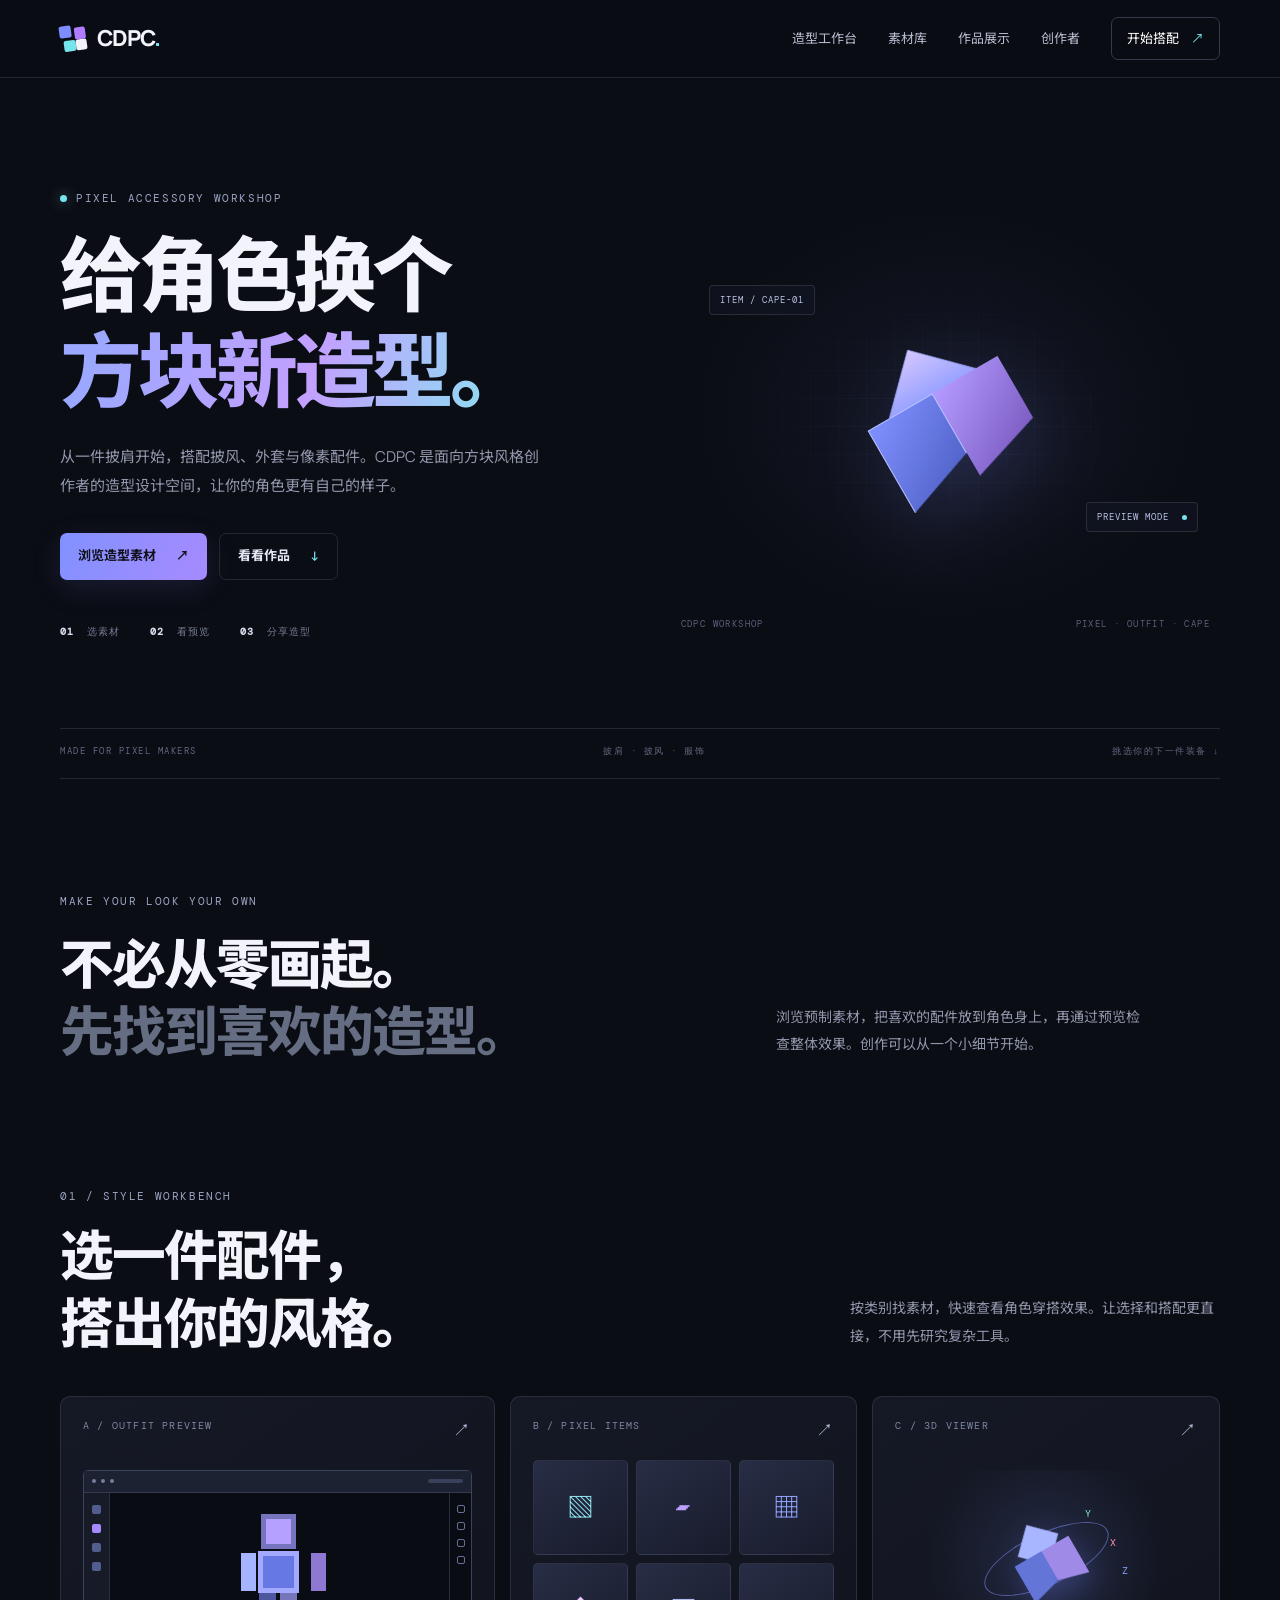
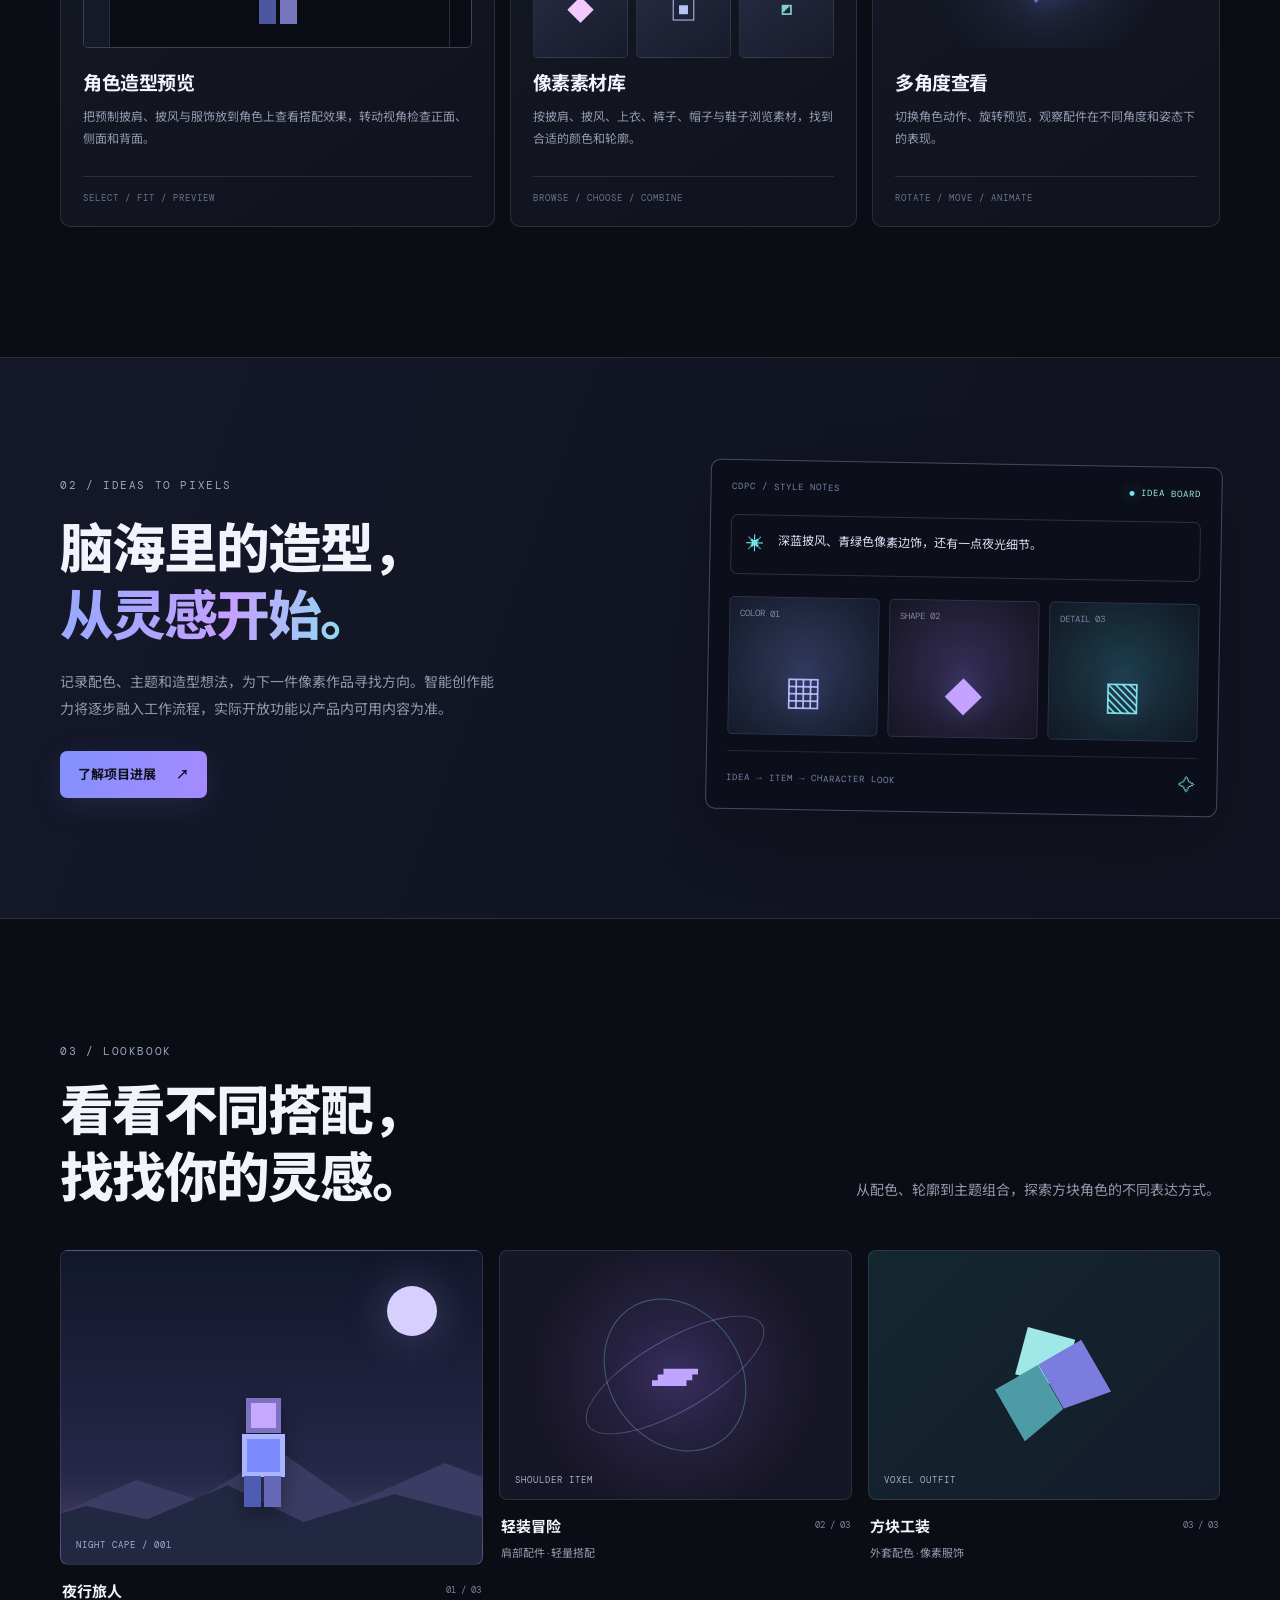
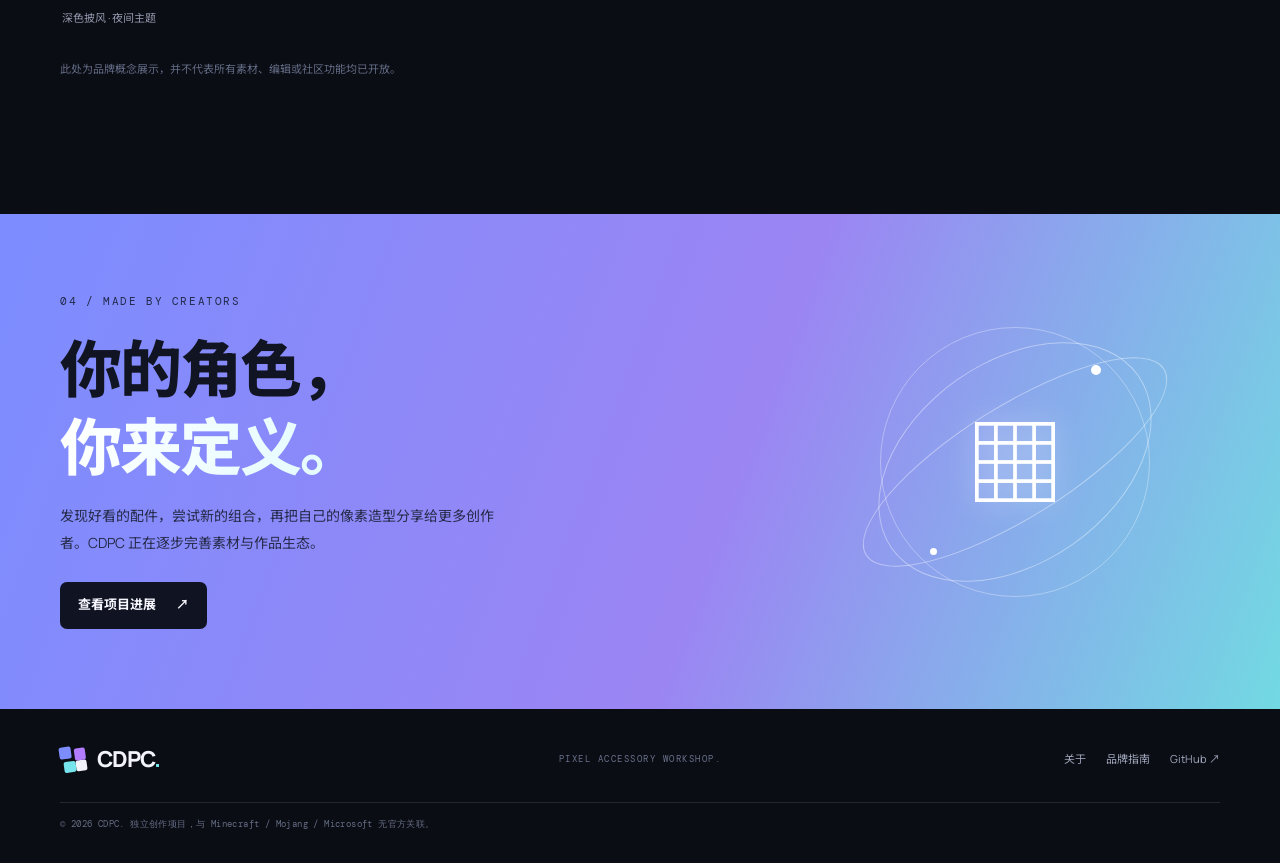
==== index.html @ 1a802f85 "Rewrite homepage copy for pixel accessory design studio" ====
<!doctype html>
<html lang="zh-CN">
<head>
  <meta charset="utf-8">
  <meta name="viewport" content="width=device-width, initial-scale=1">
  <meta name="theme-color" content="#171a22">
  <meta name="description" content="CDPC 披肩像素设计工作室：为 Minecraft 角色搭配披肩、披风与服饰，预览造型、探索像素素材并分享原创设计。">
  <meta property="og:type" content="website">
  <meta property="og:title" content="CDPC — 披肩像素设计工作室">
  <meta property="og:description" content="挑选像素配件，搭配角色造型。预览、创作、分享你的方块世界风格。">
  <meta property="og:image" content="assets/icons/cdpc-mark.svg">
  <title>CDPC — 披肩像素设计工作室</title>
  <link rel="icon" href="assets/icons/favicon.svg" type="image/svg+xml">
  <link rel="stylesheet" href="assets/css/site.css">
  <script src="assets/js/site.js" defer></script>
</head>
<body>
  <a class="skip-link" href="#main">跳到主要内容</a>
  <header class="site-header">
    <a class="brand" href="#top" aria-label="CDPC 首页"><span class="brand-mark" aria-hidden="true"><i></i><i></i><i></i><i></i></span><span>CDPC<span class="brand-dot">.</span></span></a>
    <button class="menu-toggle" type="button" aria-expanded="false" aria-controls="site-nav">菜单 <span>☰</span></button>
    <nav id="site-nav" class="site-nav" aria-label="主导航">
      <a href="#studio">造型工作台</a><a href="#library">素材库</a><a href="#gallery">作品展示</a><a href="#community">创作者</a>
      <a class="nav-cta" href="#studio">开始搭配 <span aria-hidden="true">↗</span></a>
    </nav>
  </header>
  <main id="main">
    <section class="hero section-wrap" id="top">
      <div class="hero-copy">
        <p class="eyebrow"><span class="status-dot"></span> PIXEL ACCESSORY WORKSHOP</p>
        <h1>给角色换个<br><span class="gradient-text">方块新造型。</span></h1>
        <p class="hero-lead">从一件披肩开始，搭配披风、外套与像素配件。CDPC 是面向方块风格创作者的造型设计空间，让你的角色更有自己的样子。</p>
        <div class="hero-actions"><a class="button button-primary" href="#studio">浏览造型素材 <span>↗</span></a><a class="button button-quiet" href="#gallery">看看作品 <span>↓</span></a></div>
        <div class="hero-meta"><span><b>01</b> 选素材</span><span><b>02</b> 看预览</span><span><b>03</b> 分享造型</span></div>
      </div>
      <div class="hero-art" aria-label="方块角色和像素配件的概念展示">
        <div class="voxel-ground"></div><div class="voxel-sun"></div>
        <div class="pixel-core"><span class="core-top"></span><span class="core-front"></span><span class="core-side"></span></div>
        <div class="hero-cape"></div><div class="hero-character"><i class="character-head"></i><i class="character-body"></i><i class="character-arm"></i><i class="character-leg"></i></div>
        <span class="float-tag tag-a">ITEM / CAPE-01</span><span class="float-tag tag-b">PREVIEW MODE <i></i></span>
        <div class="art-caption"><span>CDPC WORKSHOP</span><span>PIXEL · OUTFIT · CAPE</span></div>
      </div>
      <div class="hero-bottom"><span>MADE FOR PIXEL MAKERS</span><span>披肩 · 披风 · 服饰</span><span>挑选你的下一件装备 ↓</span></div>
    </section>
    <section class="intro section-wrap" id="about">
      <p class="eyebrow">MAKE YOUR LOOK YOUR OWN</p>
      <div class="intro-grid"><h2>不必从零画起。<br><span class="muted">先找到喜欢的造型。</span></h2><p>浏览预制素材，把喜欢的配件放到角色身上，再通过预览检查整体效果。创作可以从一个小细节开始。</p></div>
    </section>
    <section class="feature-section section-wrap" id="studio">
      <div class="section-heading"><div><p class="eyebrow">01 / STYLE WORKBENCH</p><h2>选一件配件，<br>搭出你的风格。</h2></div><p>按类别找素材，快速查看角色穿搭效果。让选择和搭配更直接，不用先研究复杂工具。</p></div>
      <div class="feature-grid">
        <article class="feature-card feature-large"><div class="card-top"><span class="card-index">A / OUTFIT PREVIEW</span><span class="card-arrow">↗</span></div><div class="editor-visual"><div class="editor-toolbar"><span></span><span></span><span></span><i></i></div><div class="editor-body"><div class="editor-sidebar"><b></b><b></b><b></b><b></b></div><div class="avatar-preview"><div class="avatar-head"></div><div class="avatar-body"></div><div class="avatar-arm arm-left"></div><div class="avatar-arm arm-right"></div><div class="avatar-leg leg-left"></div><div class="avatar-leg leg-right"></div><div class="avatar-cape"></div></div><div class="editor-controls"><i></i><i></i><i></i><i></i></div></div></div><h3>角色造型预览</h3><p>把预制披肩、披风与服饰放到角色上查看搭配效果，转动视角检查正面、侧面和背面。</p><span class="card-foot">SELECT / FIT / PREVIEW</span></article>
        <article class="feature-card" id="library"><div class="card-top"><span class="card-index">B / PIXEL ITEMS</span><span class="card-arrow">↗</span></div><div class="library-visual"><div class="swatch swatch-one">▧</div><div class="swatch swatch-two">▰</div><div class="swatch swatch-three">▦</div><div class="swatch swatch-four">◆</div><div class="swatch swatch-five">▣</div><div class="swatch swatch-six">◩</div></div><h3>像素素材库</h3><p>按披肩、披风、上衣、裤子、帽子与鞋子浏览素材，找到合适的颜色和轮廓。</p><span class="card-foot">BROWSE / CHOOSE / COMBINE</span></article>
        <article class="feature-card"><div class="card-top"><span class="card-index">C / 3D VIEWER</span><span class="card-arrow">↗</span></div><div class="three-d-visual"><div class="ring"></div><div class="mini-cube"><i></i><b></b><em></em></div><span class="axis axis-x">X</span><span class="axis axis-y">Y</span><span class="axis axis-z">Z</span></div><h3>多角度查看</h3><p>切换角色动作、旋转预览，观察配件在不同角度和姿态下的表现。</p><span class="card-foot">ROTATE / MOVE / ANIMATE</span></article>
      </div>
    </section>
    <section class="ai-section" id="ai"><div class="section-wrap ai-grid"><div><p class="eyebrow">02 / IDEAS TO PIXELS</p><h2>脑海里的造型，<br><span class="gradient-text">从灵感开始。</span></h2><p class="ai-copy">记录配色、主题和造型想法，为下一件像素作品寻找方向。智能创作能力将逐步融入工作流程，实际开放功能以产品内可用内容为准。</p><a class="button button-primary" href="#community">了解项目进展 <span>↗</span></a></div><div class="ai-panel"><div class="ai-panel-head"><span>CDPC / STYLE NOTES</span><span class="live-pill"><i></i> IDEA BOARD</span></div><div class="prompt-line"><span>✳</span><p>深蓝披风、青绿色像素边饰，还有一点夜光细节。</p></div><div class="idea-output"><div class="idea-tile tile-one"><span>COLOR 01</span><b>▦</b></div><div class="idea-tile tile-two"><span>SHAPE 02</span><b>◆</b></div><div class="idea-tile tile-three"><span>DETAIL 03</span><b>▧</b></div></div><div class="ai-panel-foot"><span>IDEA → ITEM → CHARACTER LOOK</span><span>✧</span></div></div></div></section>
    <section class="gallery-section section-wrap" id="gallery"><div class="section-heading"><div><p class="eyebrow">03 / LOOKBOOK</p><h2>看看不同搭配，<br>找找你的灵感。</h2></div><p>从配色、轮廓到主题组合，探索方块角色的不同表达方式。</p></div><div class="gallery-grid"><article class="gallery-card gallery-card-tall"><div class="gallery-art art-night"><span class="moon"></span><div class="mountain mountain-back"></div><div class="mountain mountain-front"></div><div class="gallery-character"><i></i><b></b><em></em></div><span class="art-label">NIGHT CAPE / 001</span></div><div class="gallery-info"><div><h3>夜行旅人</h3><p>深色披风 · 夜间主题</p></div><span>01 / 03</span></div></article><article class="gallery-card"><div class="gallery-art art-orbit"><div class="orbit-object">▰</div><span class="art-label">SHOULDER ITEM</span></div><div class="gallery-info"><div><h3>轻装冒险</h3><p>肩部配件 · 轻量搭配</p></div><span>02 / 03</span></div></article><article class="gallery-card"><div class="gallery-art art-grid"><div class="grid-object"><i></i><b></b><em></em></div><span class="art-label">VOXEL OUTFIT</span></div><div class="gallery-info"><div><h3>方块工装</h3><p>外套配色 · 像素服饰</p></div><span>03 / 03</span></div></article></div><p class="gallery-note">此处为品牌概念展示，并不代表所有素材、编辑或社区功能均已开放。</p></section>
    <section class="community-section" id="community"><div class="section-wrap community-inner"><p class="eyebrow">04 / MADE BY CREATORS</p><h2>你的角色，<br><span class="gradient-text">你来定义。</span></h2><p>发现好看的配件，尝试新的组合，再把自己的像素造型分享给更多创作者。CDPC 正在逐步完善素材与作品生态。</p><a class="button button-light" href="https://github.com/maoyiren/cdpc-brand" target="_blank" rel="noreferrer">查看项目进展 <span>↗</span></a><div class="community-orbit" aria-hidden="true"><span>▦</span><i></i><b></b></div></div></section>
  </main>
  <footer class="site-footer section-wrap"><a class="brand" href="#top"><span class="brand-mark" aria-hidden="true"><i></i><i></i><i></i><i></i></span><span>CDPC<span class="brand-dot">.</span></span></a><p>PIXEL ACCESSORY WORKSHOP.</p><div><a href="#about">关于</a><a href="docs/brand-guidelines.md">品牌指南</a><a href="https://github.com/maoyiren/cdpc-brand" target="_blank" rel="noreferrer">GitHub ↗</a></div><small>© <span id="year">2026</span> CDPC. 独立创作项目，与 Minecraft / Mojang / Microsoft 无官方关联。</small></footer>
</body>
</html>
---- assets/css/site.css ----
@import url('https://fonts.googleapis.com/css2?family=DM+Mono:wght@400;500&family=Manrope:wght@400;500;600;700;800&family=Noto+Sans+SC:wght@400;500;600;700;800&display=swap');
:root{color-scheme:dark;--bg:#0b0d14;--panel:#11141e;--panel-2:#151a28;--text:#f3f4fb;--muted:#9298ad;--line:rgba(211,219,255,.12);--blue:#7d8cff;--violet:#b17cff;--cyan:#75e4ed;--mono:'DM Mono',monospace;--sans:'Manrope','Noto Sans SC',sans-serif}*{box-sizing:border-box}html{scroll-behavior:smooth;scroll-padding-top:90px}body{margin:0;background:var(--bg);color:var(--text);font-family:var(--sans);line-height:1.65;-webkit-font-smoothing:antialiased}a{color:inherit;text-decoration:none}button{font:inherit}.skip-link{position:absolute;top:-60px;left:16px;padding:10px 14px;background:#fff;color:#111;z-index:20}.skip-link:focus{top:12px}.section-wrap{width:min(1160px,calc(100% - 48px));margin-inline:auto}.site-header{height:78px;display:flex;align-items:center;justify-content:space-between;padding:0 max(24px,calc((100vw - 1160px)/2));border-bottom:1px solid var(--line);position:sticky;top:0;z-index:10;background:rgba(11,13,20,.86);backdrop-filter:blur(18px)}.brand{display:inline-flex;align-items:center;gap:11px;font-size:22px;font-weight:800;letter-spacing:-1px}.brand-dot{color:var(--cyan)}.brand-mark{width:26px;height:26px;display:grid;grid-template-columns:repeat(2,1fr);gap:3px;transform:rotate(-8deg)}.brand-mark i{background:var(--blue);display:block;border-radius:2px}.brand-mark i:nth-child(2){background:var(--violet);transform:translateY(3px)}.brand-mark i:nth-child(3){background:var(--cyan);transform:translateX(3px)}.brand-mark i:nth-child(4){background:#f3f4fb}.site-nav{display:flex;align-items:center;gap:31px;font-size:13px;color:#b9bfd2}.site-nav>a:not(.nav-cta):hover,.site-footer a:hover{color:#fff}.nav-cta{border:1px solid #34394b;padding:10px 15px;border-radius:7px;color:#fff}.nav-cta span{margin-left:9px;color:var(--cyan)}.menu-toggle{display:none}.hero{min-height:660px;display:grid;grid-template-columns:1fr .9fr;align-items:center;position:relative;padding-top:54px;padding-bottom:80px}.hero-copy{position:relative;z-index:2}.eyebrow{font:11px var(--mono);letter-spacing:1.6px;color:#9ba5c4;margin:0 0 22px;display:flex;align-items:center;gap:9px}.status-dot,.live-pill i{width:7px;height:7px;background:var(--cyan);border-radius:50%;box-shadow:0 0 13px #75e4ed88}.hero h1{font-size:clamp(48px,6.4vw,82px);line-height:1.17;letter-spacing:-4px;margin:0 0 23px;font-weight:800}.gradient-text{background:linear-gradient(105deg,#9ba8ff 8%,#c3a0ff 54%,#83e9ef);-webkit-background-clip:text;background-clip:text;color:transparent}.hero-lead{max-width:480px;color:var(--muted);font-size:15px;line-height:1.95}.hero-actions{display:flex;gap:12px;flex-wrap:wrap;margin-top:32px}.button{min-height:47px;display:inline-flex;align-items:center;justify-content:center;gap:20px;padding:0 18px;border-radius:7px;font-size:13px;font-weight:700;transition:transform .2s,background .2s}.button:hover{transform:translateY(-2px)}.button-primary{background:linear-gradient(115deg,#8291ff,#a68aff);color:#10111b;box-shadow:0 8px 30px #7989ff22}.button-quiet{border:1px solid var(--line);color:#e4e7f5}.button-quiet span{color:var(--cyan)}.hero-meta{display:flex;gap:30px;margin-top:45px;color:#737b94;font:10px var(--mono);letter-spacing:1px}.hero-meta b{color:#d7dbed;margin-right:6px}.hero-art{height:450px;position:relative;display:grid;place-items:center;overflow:hidden;background:radial-gradient(ellipse at center,#20264166 0%,transparent 66%)}.hero-art:before{content:"";position:absolute;inset:15% 5%;background-image:linear-gradient(#c5d0ff0b 1px,transparent 1px),linear-gradient(90deg,#c5d0ff0b 1px,transparent 1px);background-size:28px 28px;mask-image:radial-gradient(ellipse,#000,transparent 70%)}.orbit{position:absolute;border:1px solid #9daaff24;border-radius:50%;width:360px;height:150px;transform:rotate(-32deg)}.orbit-two{width:300px;height:250px;transform:rotate(58deg);border-color:#85e6f022}.pixel-core{width:150px;height:150px;position:relative;transform:rotate(-30deg) skew(0deg,0deg);filter:drop-shadow(0 25px 35px #7d8cff2c)}.pixel-core span{position:absolute;display:block}.core-top{width:100px;height:100px;left:25px;top:0;background:linear-gradient(135deg,#d4c7ff,#8998ff 65%,#6b7bf0);transform:rotate(45deg) scale(.71);border:1px solid #dfe2ff99}.core-front{width:75px;height:95px;left:0;top:50px;background:linear-gradient(145deg,#7f8fff,#4a5dc0);clip-path:polygon(0 0,100% 0,100% 72%,0 100%);border:1px solid #bac3ff}.core-side{width:75px;height:95px;right:0;top:50px;background:linear-gradient(145deg,#b49bff,#7353b9);clip-path:polygon(0 0,100% -10%,100% 75%,0 100%)}.float-tag{position:absolute;font:9px var(--mono);letter-spacing:1px;padding:8px 10px;border:1px solid #ffffff1c;background:#111522c9;color:#b9c3e3;border-radius:4px}.tag-a{top:21%;left:7%}.tag-b{right:4%;bottom:24%}.tag-b i{display:inline-block;width:5px;height:5px;background:var(--cyan);border-radius:50%;margin-left:7px}.spark{position:absolute;color:var(--cyan);font-size:24px}.spark-a{top:22%;right:18%}.spark-b{left:17%;bottom:25%;color:#bba5ff}.art-caption{position:absolute;bottom:10px;left:10px;right:10px;display:flex;justify-content:space-between;color:#59617b;font:9px var(--mono);letter-spacing:1.4px}.hero-bottom{position:absolute;bottom:20px;left:0;right:0;border-top:1px solid var(--line);padding-top:16px;display:flex;justify-content:space-between;color:#616982;font:9px var(--mono);letter-spacing:1.5px}.intro{padding-top:115px;padding-bottom:125px;border-top:1px solid var(--line)}.intro-grid{display:grid;grid-template-columns:1.2fr .8fr;gap:50px;align-items:end}.intro h2,.section-heading h2,.ai-grid h2,.community-inner h2{font-size:clamp(34px,4.2vw,54px);line-height:1.25;letter-spacing:-2px;margin:0;font-weight:800}.muted{color:#656d83}.intro-grid>p,.section-heading>p{max-width:370px;color:var(--muted);font-size:14px;line-height:1.95;margin:0 0 7px}.feature-section{padding-bottom:130px}.section-heading{display:flex;align-items:end;justify-content:space-between;gap:40px;margin-bottom:40px}.section-heading .eyebrow{margin-bottom:18px}.feature-grid{display:grid;grid-template-columns:1.25fr 1fr 1fr;gap:15px}.feature-card{min-height:420px;padding:22px;background:linear-gradient(145deg,#151925,#10131d);border:1px solid var(--line);border-radius:10px;overflow:hidden;display:flex;flex-direction:column}.card-top{display:flex;justify-content:space-between;color:#7e87a3;font:10px var(--mono);letter-spacing:1.2px}.card-arrow{font-size:17px;color:#b7c0df}.feature-card h3{font-size:19px;letter-spacing:-.5px;margin:20px 0 7px}.feature-card>p{font-size:12px;color:var(--muted);line-height:1.85;margin:0 0 25px}.card-foot{margin-top:auto;padding-top:15px;border-top:1px solid var(--line);color:#69728e;font:9px var(--mono);letter-spacing:1px}.editor-visual{margin-top:28px;height:178px;border:1px solid #3b425c;border-radius:5px;background:#0a0c13;overflow:hidden}.editor-toolbar{height:22px;background:#1c2231;border-bottom:1px solid #34394d;display:flex;align-items:center;gap:5px;padding:0 8px}.editor-toolbar span{width:4px;height:4px;border-radius:50%;background:#747d9b}.editor-toolbar i{margin-left:auto;width:35px;height:4px;background:#39415a;border-radius:4px}.editor-body{height:156px;display:flex;position:relative}.editor-sidebar{width:26px;background:#171b28;border-right:1px solid #282f43;display:flex;flex-direction:column;gap:10px;padding:12px 8px}.editor-sidebar b{width:9px;height:9px;background:#515d8c;border-radius:2px}.editor-sidebar b:nth-child(2){background:#a38bff}.avatar-preview{position:relative;width:100px;height:125px;margin:auto;image-rendering:pixelated}.avatar-head{position:absolute;top:6px;left:32px;width:35px;height:35px;background:#b6a0ff;border:5px solid #7774bf}.avatar-body{position:absolute;top:43px;left:29px;width:41px;height:42px;background:#6578e4;border:5px solid #a2a9ff}.avatar-arm{position:absolute;top:45px;width:15px;height:38px;background:#a6b3ff}.arm-left{left:12px}.arm-right{right:3px;background:#8e78d2}.avatar-leg{position:absolute;top:85px;width:17px;height:31px;background:#4c579f}.leg-left{left:30px}.leg-right{left:51px;background:#7775bb}.editor-controls{width:22px;border-left:1px solid #282f43;display:flex;flex-direction:column;gap:9px;padding:12px 7px}.editor-controls i{width:8px;height:8px;border:1px solid #647098;border-radius:2px}.library-visual{height:178px;margin-top:28px;display:grid;grid-template-columns:repeat(3,1fr);gap:8px;align-content:center}.swatch{aspect-ratio:1;display:grid;place-items:center;font-size:27px;border:1px solid #ffffff12;border-radius:5px;background:linear-gradient(145deg,#272d45,#181b2b)}.swatch-one{color:#8fe5ef}.swatch-two{color:#bca0ff}.swatch-three{color:#94a5ff}.swatch-four{color:#f2c8ff}.swatch-five{color:#b7c5f6}.swatch-six{color:#84cfcf}.three-d-visual{height:178px;margin-top:28px;position:relative;display:grid;place-items:center;overflow:hidden;background:radial-gradient(circle,#232943,transparent 68%)}.ring{width:135px;height:52px;border:1px solid #8595ff88;border-radius:50%;transform:rotate(-25deg);position:absolute}.mini-cube{position:relative;width:62px;height:62px;transform:rotate(-30deg);filter:drop-shadow(0 12px 15px #6f83ff44)}.mini-cube i,.mini-cube b,.mini-cube em{position:absolute;display:block}.mini-cube i{width:44px;height:44px;left:9px;top:-7px;background:#a8b5ff;transform:rotate(45deg) scale(.75)}.mini-cube b{width:31px;height:42px;left:0;top:22px;background:#6375d6;clip-path:polygon(0 0,100% 0,100% 80%,0 100%)}.mini-cube em{width:31px;height:42px;right:0;top:22px;background:#a08ae7;clip-path:polygon(0 0,100% 0,100% 100%,0 80%)}.axis{position:absolute;font:10px var(--mono)}.axis-x{color:#ff8eab;right:27%;top:37%}.axis-y{color:#85edc4;right:35%;top:21%}.axis-z{color:#88a5ff;right:23%;top:53%}.ai-section{padding:105px 0;background:linear-gradient(110deg,#14182a,#111420 70%);border-block:1px solid var(--line);overflow:hidden}.ai-grid{display:grid;grid-template-columns:1fr .9fr;gap:80px;align-items:center}.ai-grid h2{margin-bottom:20px}.ai-copy{max-width:440px;color:var(--muted);font-size:14px;line-height:1.95;margin:0 0 28px}.ai-panel{border:1px solid #424967;border-radius:10px;padding:20px;background:#0c0f19;box-shadow:0 25px 70px #0003;transform:rotate(1deg)}.ai-panel-head,.ai-panel-foot{display:flex;justify-content:space-between;align-items:center;color:#7783a7;font:9px var(--mono);letter-spacing:1px}.live-pill{display:flex;align-items:center;gap:7px;color:#a1e9e4}.live-pill i{width:5px;height:5px}.prompt-line{display:flex;gap:14px;align-items:flex-start;border:1px solid #2a3045;border-radius:7px;padding:14px;margin:22px 0}.prompt-line>span{font-size:18px;color:var(--cyan)}.prompt-line p{margin:0;font-size:12px;line-height:1.8;color:#d8dcf1}.idea-output{display:grid;grid-template-columns:repeat(3,1fr);gap:10px}.idea-tile{aspect-ratio:1.08;border:1px solid #2d3450;border-radius:5px;display:flex;flex-direction:column;justify-content:space-between;padding:10px;background:radial-gradient(circle at 50% 50%,#30395a,#151a2a)}.idea-tile span{font:9px var(--mono);color:#7b86a9}.idea-tile b{font-size:38px;text-align:center;color:#b1baff;text-shadow:0 0 25px #8291ff44}.tile-two{background:radial-gradient(circle,#342d55,#171522)}.tile-two b{color:#c4a2ff}.tile-three{background:radial-gradient(circle,#1d3d4c,#111923)}.tile-three b{color:#7be0e5}.ai-panel-foot{border-top:1px solid var(--line);padding-top:15px;margin-top:16px}.ai-panel-foot span:last-child{color:var(--cyan);font-size:17px}.gallery-section{padding-top:125px;padding-bottom:125px}.gallery-grid{display:grid;grid-template-columns:1.2fr 1fr 1fr;gap:16px}.gallery-card{min-width:0}.gallery-art{height:250px;position:relative;overflow:hidden;border:1px solid var(--line);border-radius:8px;background:#151a2a}.gallery-card-tall .gallery-art{height:315px}.art-label{position:absolute;left:15px;bottom:13px;color:#a6afcd;font:9px var(--mono);letter-spacing:1px}.art-night{background:linear-gradient(#11172b,#252747 70%,#4b456d)}.moon{position:absolute;width:50px;height:50px;border-radius:50%;background:#d7d0ff;top:35px;right:45px;box-shadow:0 0 45px #c5b8ff44}.mountain{position:absolute;bottom:0;width:120%;height:130px;clip-path:polygon(0 60%,15% 35%,27% 50%,43% 12%,58% 53%,76% 22%,100% 57%,100% 100%,0 100%)}.mountain-back{background:#3b3b64}.mountain-front{height:90px;background:#222842;transform:translateX(-10%)}.gallery-character{position:absolute;bottom:56px;left:48%;width:56px;height:110px;transform:translateX(-50%);filter:drop-shadow(0 8px 10px #0005)}.gallery-character i{position:absolute;top:0;left:11px;width:35px;height:35px;background:#c6a9ff;border:5px solid #7d72c2}.gallery-character b{position:absolute;top:36px;left:7px;width:43px;height:43px;background:#7c8cff;border:5px solid #abb5ff}.gallery-character em{position:absolute;top:78px;left:9px;width:17px;height:31px;background:#4f5cb3;box-shadow:20px 0 #6669b7}.art-orbit{display:grid;place-items:center;background:radial-gradient(circle at 50% 50%,#322a54,#171626 65%)}.orbit-object{font-size:92px;color:#c1a4ff;text-shadow:0 0 55px #9b7aff77;animation:float 5s ease-in-out infinite}.art-orbit:before,.art-orbit:after{content:"";position:absolute;width:200px;height:70px;border:1px solid #bca1ff55;border-radius:50%;transform:rotate(-30deg)}.art-orbit:after{transform:rotate(55deg);width:160px;height:130px;border-color:#78e2e555}.art-grid{display:grid;place-items:center;background:linear-gradient(135deg,#13272f,#151b2b)}.grid-object{width:100px;height:100px;position:relative;transform:rotate(-30deg)}.grid-object i{position:absolute;left:25px;top:0;width:70px;height:70px;background:#a0e7e8;transform:rotate(45deg) scale(.7)}.grid-object b{position:absolute;left:0;top:38px;width:50px;height:60px;background:#4c9ba7;clip-path:polygon(0 0,100% 0,100% 85%,0 100%)}.grid-object em{position:absolute;right:0;top:38px;width:50px;height:60px;background:#7a7ddd;clip-path:polygon(0 0,100% 0,100% 100%,0 85%)}.gallery-info{display:flex;justify-content:space-between;gap:10px;align-items:flex-start;padding:15px 2px}.gallery-info h3{font-size:15px;margin:0 0 4px}.gallery-info p{font-size:11px;color:var(--muted);margin:0}.gallery-info>span{font:9px var(--mono);color:#7b849e;padding-top:4px}.gallery-note{font-size:11px;color:#626b84;margin-top:18px}.community-section{position:relative;overflow:hidden;background:linear-gradient(110deg,#7c8dff,#9b85f3 57%,#72d9e2);color:#111422}.community-inner{min-height:390px;padding-top:80px;padding-bottom:80px;position:relative}.community-inner .eyebrow{color:#20294a}.community-inner h2{font-size:clamp(38px,5vw,62px);position:relative;z-index:1}.community-inner .gradient-text{background:linear-gradient(100deg,#fff,#e0fbff);-webkit-background-clip:text;background-clip:text}.community-inner>p:not(.eyebrow){max-width:450px;color:#262b4a;font-size:14px;line-height:1.9;margin:18px 0 25px;position:relative;z-index:1}.button-light{background:#101321;color:#f7f7ff;position:relative;z-index:1}.community-orbit{position:absolute;right:6%;top:50%;width:270px;height:270px;transform:translateY(-50%);border:1px solid #ffffff55;border-radius:50%;display:grid;place-items:center}.community-orbit:before,.community-orbit:after{content:"";position:absolute;width:350px;height:110px;border:1px solid #ffffff66;border-radius:50%;transform:rotate(-32deg)}.community-orbit:after{transform:rotate(55deg);width:200px;height:300px}.community-orbit span{font-size:100px;color:#fff;z-index:1;text-shadow:0 0 30px #fff7}.community-orbit i,.community-orbit b{position:absolute;width:10px;height:10px;background:#fff;border-radius:50%;top:14%;right:18%}.community-orbit b{top:auto;right:auto;bottom:15%;left:18%;width:7px;height:7px}.site-footer{min-height:155px;display:grid;grid-template-columns:1fr 1fr 1fr;align-items:center;gap:15px;padding-top:28px;padding-bottom:28px}.site-footer>p{font:9px var(--mono);letter-spacing:1.5px;color:#69728b;text-align:center}.site-footer>div{display:flex;justify-content:flex-end;gap:20px;font-size:11px;color:#a1a8bd}.site-footer small{grid-column:1/-1;border-top:1px solid var(--line);padding-top:15px;color:#646d84;font:9px var(--mono);letter-spacing:.4px}@keyframes float{0%,100%{transform:translateY(0) rotate(0)}50%{transform:translateY(-8px) rotate(8deg)}}@media(min-width:1200px){.hero{min-height:700px}}@media(max-width:850px){.site-nav{gap:17px}.hero{grid-template-columns:1fr .8fr;min-height:600px}.hero-art{height:380px}.feature-grid{grid-template-columns:1fr 1fr}.feature-large{grid-column:1/-1}.feature-large .editor-visual{height:210px}.feature-large .editor-body{height:188px}.ai-grid{gap:35px}.community-orbit{right:-80px;opacity:.6}.gallery-card-tall .gallery-art{height:280px}.gallery-art{height:220px}}@media(max-width:620px){.section-wrap{width:calc(100% - 36px)}.site-header{height:68px;padding:0 18px}.menu-toggle{display:flex;align-items:center;gap:9px;background:none;border:1px solid var(--line);color:#e6e8f5;padding:8px 11px;border-radius:5px;font-size:12px}.menu-toggle span{font-size:16px}.site-nav{display:none;position:absolute;top:67px;left:0;right:0;padding:18px;background:#0e111b;border-bottom:1px solid var(--line);flex-direction:column;align-items:stretch;gap:0}.site-nav.is-open{display:flex}.site-nav a{padding:13px 8px}.nav-cta{margin-top:8px;text-align:center}.hero{display:flex;flex-direction:column;align-items:stretch;padding-top:65px;padding-bottom:70px;min-height:0}.hero h1{font-size:clamp(45px,12vw,68px);letter-spacing:-2.8px}.hero-lead{font-size:14px}.hero-art{height:310px;margin-top:18px}.pixel-core{transform:scale(.8) rotate(-30deg)}.orbit{width:280px;height:120px}.orbit-two{width:230px;height:200px}.tag-a{left:1%;top:18%}.tag-b{right:0;bottom:19%}.hero-bottom{bottom:0;font-size:7px;letter-spacing:.7px}.hero-meta{margin-top:28px}.intro{padding-top:85px;padding-bottom:85px}.intro-grid{grid-template-columns:1fr;gap:20px}.intro h2,.section-heading h2,.ai-grid h2{font-size:38px}.intro-grid>p{font-size:13px}.feature-section{padding-bottom:85px}.section-heading{display:block;margin-bottom:27px}.section-heading>p{margin-top:17px}.feature-grid{grid-template-columns:1fr;gap:12px}.feature-card{min-height:390px}.feature-large{grid-column:auto}.editor-visual,.library-visual,.three-d-visual{height:170px}.ai-section{padding:75px 0}.ai-grid{grid-template-columns:1fr;gap:42px}.ai-copy{font-size:13px}.ai-panel{padding:15px}.gallery-section{padding-top:85px;padding-bottom:85px}.gallery-grid{grid-template-columns:1fr;gap:22px}.gallery-card-tall .gallery-art,.gallery-art{height:260px}.gallery-card-tall .gallery-art{height:300px}.gallery-note{line-height:1.8}.community-inner{padding-top:68px;padding-bottom:70px;min-height:420px}.community-inner h2{font-size:39px;letter-spacing:-1.5px}.community-inner>p:not(.eyebrow){max-width:340px;font-size:13px}.community-orbit{width:170px;height:170px;right:-70px;top:25%;opacity:.3}.community-orbit:before{width:230px;height:70px}.community-orbit:after{width:120px;height:200px}.community-orbit span{font-size:65px}.site-footer{grid-template-columns:1fr auto;padding-top:25px;gap:15px}.site-footer>p{display:none}.site-footer>div{gap:13px;font-size:10px}.site-footer small{font-size:8px}}@media(prefers-reduced-motion:reduce){*,*::before,*::after{scroll-behavior:auto!important;animation:none!important;transition:none!important}}
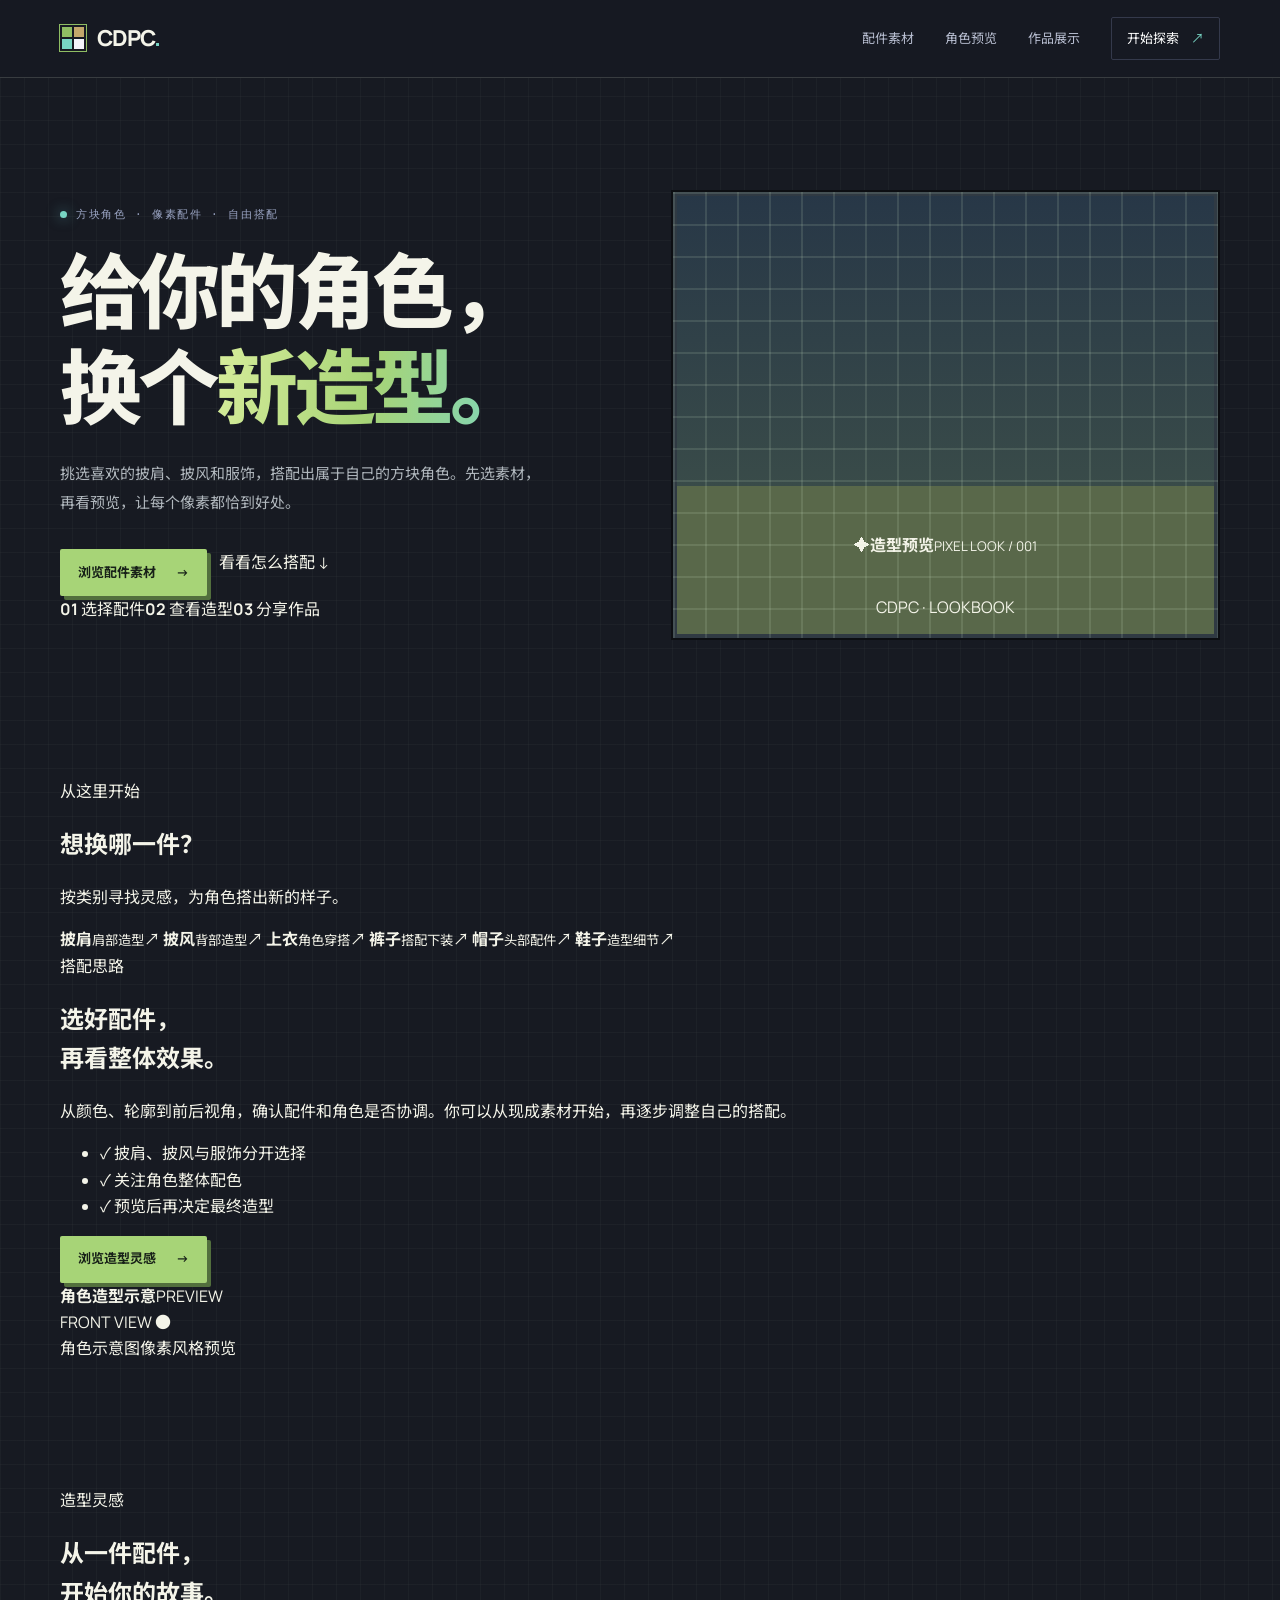
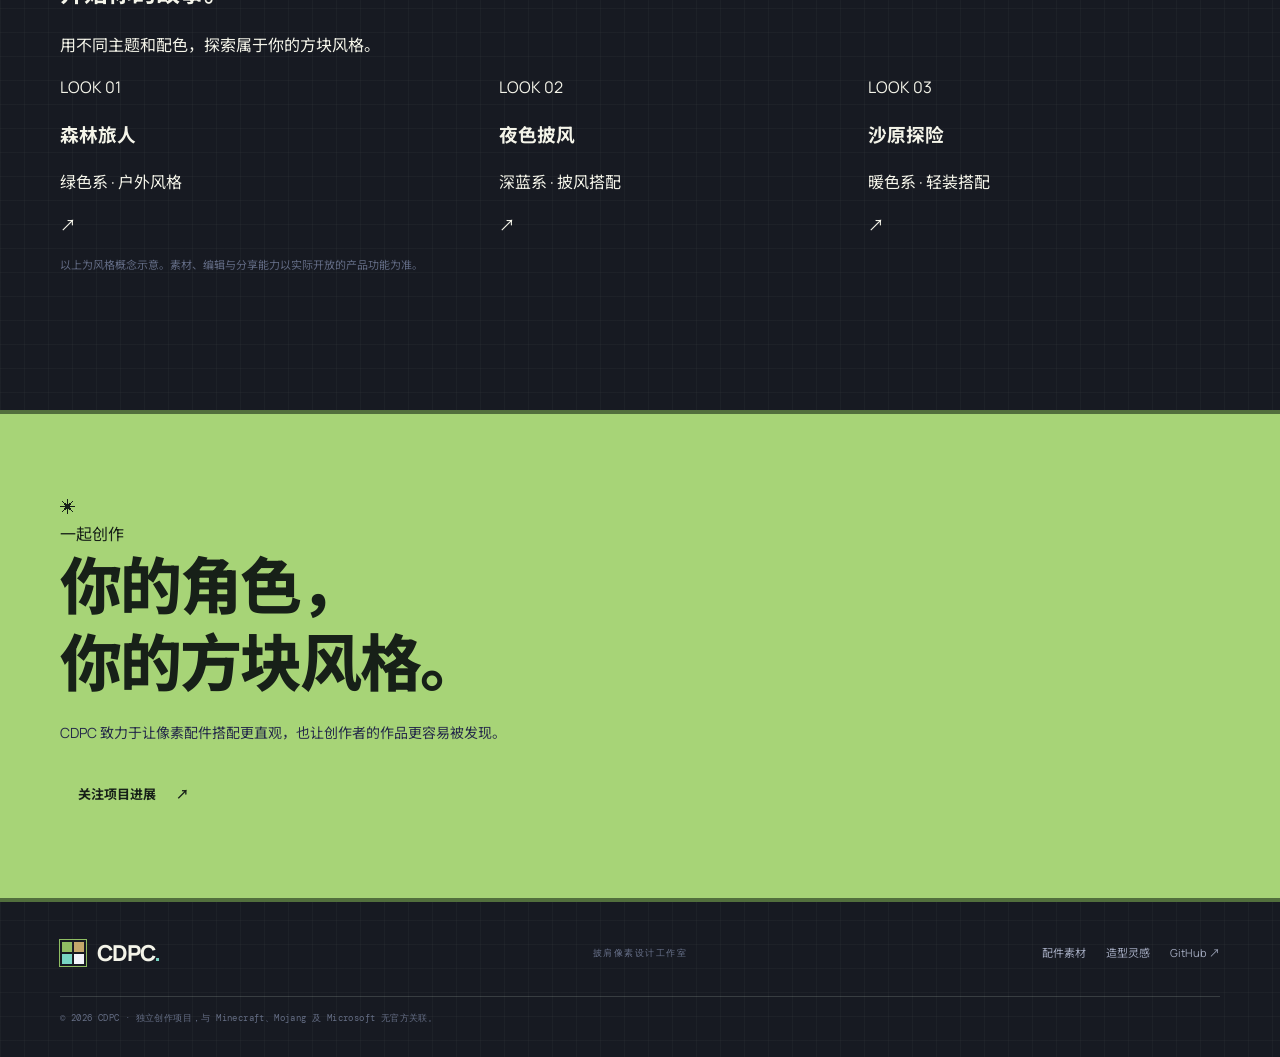
==== commit c2d94733: "Simplify homepage copy and establish clear product hierarchy" ====
--- a/index.html
+++ b/index.html
@@ -1,63 +1,53 @@
 <!doctype html>
 <html lang="zh-CN">
 <head>
-  <meta charset="utf-8">
-  <meta name="viewport" content="width=device-width, initial-scale=1">
-  <meta name="theme-color" content="#171a22">
-  <meta name="description" content="CDPC 披肩像素设计工作室：为 Minecraft 角色搭配披肩、披风与服饰，预览造型、探索像素素材并分享原创设计。">
-  <meta property="og:type" content="website">
-  <meta property="og:title" content="CDPC — 披肩像素设计工作室">
-  <meta property="og:description" content="挑选像素配件，搭配角色造型。预览、创作、分享你的方块世界风格。">
-  <meta property="og:image" content="assets/icons/cdpc-mark.svg">
-  <title>CDPC — 披肩像素设计工作室</title>
-  <link rel="icon" href="assets/icons/favicon.svg" type="image/svg+xml">
-  <link rel="stylesheet" href="assets/css/site.css">
-  <script src="assets/js/site.js" defer></script>
+<meta charset="utf-8"><meta name="viewport" content="width=device-width,initial-scale=1">
+<meta name="theme-color" content="#202820">
+<meta name="description" content="CDPC 披肩像素设计工作室：为方块角色挑选披肩、披风和服饰，搭配造型并查看预览。">
+<meta property="og:type" content="website"><meta property="og:title" content="CDPC｜披肩像素设计工作室"><meta property="og:description" content="挑选配件，搭配角色，创造自己的方块风格。"><meta property="og:image" content="assets/icons/cdpc-mark.svg">
+<title>CDPC｜披肩像素设计工作室</title><link rel="icon" href="assets/icons/favicon.svg" type="image/svg+xml"><link rel="stylesheet" href="assets/css/site.css"><script src="assets/js/site.js" defer></script>
 </head>
 <body>
-  <a class="skip-link" href="#main">跳到主要内容</a>
-  <header class="site-header">
-    <a class="brand" href="#top" aria-label="CDPC 首页"><span class="brand-mark" aria-hidden="true"><i></i><i></i><i></i><i></i></span><span>CDPC<span class="brand-dot">.</span></span></a>
-    <button class="menu-toggle" type="button" aria-expanded="false" aria-controls="site-nav">菜单 <span>☰</span></button>
-    <nav id="site-nav" class="site-nav" aria-label="主导航">
-      <a href="#studio">造型工作台</a><a href="#library">素材库</a><a href="#gallery">作品展示</a><a href="#community">创作者</a>
-      <a class="nav-cta" href="#studio">开始搭配 <span aria-hidden="true">↗</span></a>
-    </nav>
-  </header>
-  <main id="main">
-    <section class="hero section-wrap" id="top">
-      <div class="hero-copy">
-        <p class="eyebrow"><span class="status-dot"></span> PIXEL ACCESSORY WORKSHOP</p>
-        <h1>给角色换个<br><span class="gradient-text">方块新造型。</span></h1>
-        <p class="hero-lead">从一件披肩开始，搭配披风、外套与像素配件。CDPC 是面向方块风格创作者的造型设计空间，让你的角色更有自己的样子。</p>
-        <div class="hero-actions"><a class="button button-primary" href="#studio">浏览造型素材 <span>↗</span></a><a class="button button-quiet" href="#gallery">看看作品 <span>↓</span></a></div>
-        <div class="hero-meta"><span><b>01</b> 选素材</span><span><b>02</b> 看预览</span><span><b>03</b> 分享造型</span></div>
-      </div>
-      <div class="hero-art" aria-label="方块角色和像素配件的概念展示">
-        <div class="voxel-ground"></div><div class="voxel-sun"></div>
-        <div class="pixel-core"><span class="core-top"></span><span class="core-front"></span><span class="core-side"></span></div>
-        <div class="hero-cape"></div><div class="hero-character"><i class="character-head"></i><i class="character-body"></i><i class="character-arm"></i><i class="character-leg"></i></div>
-        <span class="float-tag tag-a">ITEM / CAPE-01</span><span class="float-tag tag-b">PREVIEW MODE <i></i></span>
-        <div class="art-caption"><span>CDPC WORKSHOP</span><span>PIXEL · OUTFIT · CAPE</span></div>
-      </div>
-      <div class="hero-bottom"><span>MADE FOR PIXEL MAKERS</span><span>披肩 · 披风 · 服饰</span><span>挑选你的下一件装备 ↓</span></div>
-    </section>
-    <section class="intro section-wrap" id="about">
-      <p class="eyebrow">MAKE YOUR LOOK YOUR OWN</p>
-      <div class="intro-grid"><h2>不必从零画起。<br><span class="muted">先找到喜欢的造型。</span></h2><p>浏览预制素材，把喜欢的配件放到角色身上，再通过预览检查整体效果。创作可以从一个小细节开始。</p></div>
-    </section>
-    <section class="feature-section section-wrap" id="studio">
-      <div class="section-heading"><div><p class="eyebrow">01 / STYLE WORKBENCH</p><h2>选一件配件，<br>搭出你的风格。</h2></div><p>按类别找素材，快速查看角色穿搭效果。让选择和搭配更直接，不用先研究复杂工具。</p></div>
-      <div class="feature-grid">
-        <article class="feature-card feature-large"><div class="card-top"><span class="card-index">A / OUTFIT PREVIEW</span><span class="card-arrow">↗</span></div><div class="editor-visual"><div class="editor-toolbar"><span></span><span></span><span></span><i></i></div><div class="editor-body"><div class="editor-sidebar"><b></b><b></b><b></b><b></b></div><div class="avatar-preview"><div class="avatar-head"></div><div class="avatar-body"></div><div class="avatar-arm arm-left"></div><div class="avatar-arm arm-right"></div><div class="avatar-leg leg-left"></div><div class="avatar-leg leg-right"></div><div class="avatar-cape"></div></div><div class="editor-controls"><i></i><i></i><i></i><i></i></div></div></div><h3>角色造型预览</h3><p>把预制披肩、披风与服饰放到角色上查看搭配效果，转动视角检查正面、侧面和背面。</p><span class="card-foot">SELECT / FIT / PREVIEW</span></article>
-        <article class="feature-card" id="library"><div class="card-top"><span class="card-index">B / PIXEL ITEMS</span><span class="card-arrow">↗</span></div><div class="library-visual"><div class="swatch swatch-one">▧</div><div class="swatch swatch-two">▰</div><div class="swatch swatch-three">▦</div><div class="swatch swatch-four">◆</div><div class="swatch swatch-five">▣</div><div class="swatch swatch-six">◩</div></div><h3>像素素材库</h3><p>按披肩、披风、上衣、裤子、帽子与鞋子浏览素材，找到合适的颜色和轮廓。</p><span class="card-foot">BROWSE / CHOOSE / COMBINE</span></article>
-        <article class="feature-card"><div class="card-top"><span class="card-index">C / 3D VIEWER</span><span class="card-arrow">↗</span></div><div class="three-d-visual"><div class="ring"></div><div class="mini-cube"><i></i><b></b><em></em></div><span class="axis axis-x">X</span><span class="axis axis-y">Y</span><span class="axis axis-z">Z</span></div><h3>多角度查看</h3><p>切换角色动作、旋转预览，观察配件在不同角度和姿态下的表现。</p><span class="card-foot">ROTATE / MOVE / ANIMATE</span></article>
-      </div>
-    </section>
-    <section class="ai-section" id="ai"><div class="section-wrap ai-grid"><div><p class="eyebrow">02 / IDEAS TO PIXELS</p><h2>脑海里的造型，<br><span class="gradient-text">从灵感开始。</span></h2><p class="ai-copy">记录配色、主题和造型想法，为下一件像素作品寻找方向。智能创作能力将逐步融入工作流程，实际开放功能以产品内可用内容为准。</p><a class="button button-primary" href="#community">了解项目进展 <span>↗</span></a></div><div class="ai-panel"><div class="ai-panel-head"><span>CDPC / STYLE NOTES</span><span class="live-pill"><i></i> IDEA BOARD</span></div><div class="prompt-line"><span>✳</span><p>深蓝披风、青绿色像素边饰，还有一点夜光细节。</p></div><div class="idea-output"><div class="idea-tile tile-one"><span>COLOR 01</span><b>▦</b></div><div class="idea-tile tile-two"><span>SHAPE 02</span><b>◆</b></div><div class="idea-tile tile-three"><span>DETAIL 03</span><b>▧</b></div></div><div class="ai-panel-foot"><span>IDEA → ITEM → CHARACTER LOOK</span><span>✧</span></div></div></div></section>
-    <section class="gallery-section section-wrap" id="gallery"><div class="section-heading"><div><p class="eyebrow">03 / LOOKBOOK</p><h2>看看不同搭配，<br>找找你的灵感。</h2></div><p>从配色、轮廓到主题组合，探索方块角色的不同表达方式。</p></div><div class="gallery-grid"><article class="gallery-card gallery-card-tall"><div class="gallery-art art-night"><span class="moon"></span><div class="mountain mountain-back"></div><div class="mountain mountain-front"></div><div class="gallery-character"><i></i><b></b><em></em></div><span class="art-label">NIGHT CAPE / 001</span></div><div class="gallery-info"><div><h3>夜行旅人</h3><p>深色披风 · 夜间主题</p></div><span>01 / 03</span></div></article><article class="gallery-card"><div class="gallery-art art-orbit"><div class="orbit-object">▰</div><span class="art-label">SHOULDER ITEM</span></div><div class="gallery-info"><div><h3>轻装冒险</h3><p>肩部配件 · 轻量搭配</p></div><span>02 / 03</span></div></article><article class="gallery-card"><div class="gallery-art art-grid"><div class="grid-object"><i></i><b></b><em></em></div><span class="art-label">VOXEL OUTFIT</span></div><div class="gallery-info"><div><h3>方块工装</h3><p>外套配色 · 像素服饰</p></div><span>03 / 03</span></div></article></div><p class="gallery-note">此处为品牌概念展示，并不代表所有素材、编辑或社区功能均已开放。</p></section>
-    <section class="community-section" id="community"><div class="section-wrap community-inner"><p class="eyebrow">04 / MADE BY CREATORS</p><h2>你的角色，<br><span class="gradient-text">你来定义。</span></h2><p>发现好看的配件，尝试新的组合，再把自己的像素造型分享给更多创作者。CDPC 正在逐步完善素材与作品生态。</p><a class="button button-light" href="https://github.com/maoyiren/cdpc-brand" target="_blank" rel="noreferrer">查看项目进展 <span>↗</span></a><div class="community-orbit" aria-hidden="true"><span>▦</span><i></i><b></b></div></div></section>
-  </main>
-  <footer class="site-footer section-wrap"><a class="brand" href="#top"><span class="brand-mark" aria-hidden="true"><i></i><i></i><i></i><i></i></span><span>CDPC<span class="brand-dot">.</span></span></a><p>PIXEL ACCESSORY WORKSHOP.</p><div><a href="#about">关于</a><a href="docs/brand-guidelines.md">品牌指南</a><a href="https://github.com/maoyiren/cdpc-brand" target="_blank" rel="noreferrer">GitHub ↗</a></div><small>© <span id="year">2026</span> CDPC. 独立创作项目，与 Minecraft / Mojang / Microsoft 无官方关联。</small></footer>
-</body>
-</html>+<a class="skip-link" href="#main">跳到主要内容</a>
+<header class="site-header">
+<a class="brand" href="#top" aria-label="CDPC 首页"><span class="brand-mark" aria-hidden="true"><i></i><i></i><i></i><i></i></span><span>CDPC<span class="brand-dot">.</span></span></a>
+<button class="menu-toggle" type="button" aria-expanded="false" aria-controls="site-nav">菜单 <span>☰</span></button>
+<nav id="site-nav" class="site-nav" aria-label="主导航"><a href="#items">配件素材</a><a href="#preview">角色预览</a><a href="#gallery">作品展示</a><a class="nav-cta" href="#items">开始探索 <span>↗</span></a></nav>
+</header>
+<main id="main">
+<section class="hero section-wrap" id="top">
+<div class="hero-copy">
+<p class="eyebrow"><span class="status-dot"></span> 方块角色 · 像素配件 · 自由搭配</p>
+<h1>给你的角色，<br>换个<span class="gradient-text">新造型。</span></h1>
+<p class="hero-lead">挑选喜欢的披肩、披风和服饰，搭配出属于自己的方块角色。先选素材，再看预览，让每个像素都恰到好处。</p>
+<div class="hero-actions"><a class="button button-primary" href="#items">浏览配件素材 <span>→</span></a><a class="text-link" href="#preview">看看怎么搭配 ↓</a></div>
+<div class="hero-points"><span><b>01</b> 选择配件</span><span><b>02</b> 查看造型</span><span><b>03</b> 分享作品</span></div>
+</div>
+<div class="hero-art" aria-label="方块角色披着红色披风的像素风概念图">
+<div class="sky-sun"></div><div class="cloud cloud-one"></div><div class="cloud cloud-two"></div><div class="far-hill"></div><div class="ground"></div><div class="grass grass-one"></div><div class="grass grass-two"></div>
+<div class="cape"></div><div class="character"><i class="head"></i><i class="torso"></i><i class="arm arm-a"></i><i class="arm arm-b"></i><i class="leg leg-a"></i><i class="leg leg-b"></i></div>
+<div class="art-stamp"><span class="stamp-square">✦</span><span><b>造型预览</b><small>PIXEL LOOK / 001</small></span></div>
+<div class="art-index">CDPC · LOOKBOOK</div>
+</div>
+</section>
+<section class="category-strip section-wrap" id="items"><div class="section-label"><span class="pixel-bullet"></span> 从这里开始</div><h2>想换哪一件？</h2><p class="section-desc">按类别寻找灵感，为角色搭出新的样子。</p>
+<div class="category-grid">
+<a class="category-card" href="#preview"><span class="category-icon icon-shoulder"><i></i></span><b>披肩</b><small>肩部造型</small><span class="category-arrow">↗</span></a>
+<a class="category-card" href="#preview"><span class="category-icon icon-cape"><i></i></span><b>披风</b><small>背部造型</small><span class="category-arrow">↗</span></a>
+<a class="category-card" href="#preview"><span class="category-icon icon-shirt"><i></i></span><b>上衣</b><small>角色穿搭</small><span class="category-arrow">↗</span></a>
+<a class="category-card" href="#preview"><span class="category-icon icon-pants"><i></i></span><b>裤子</b><small>搭配下装</small><span class="category-arrow">↗</span></a>
+<a class="category-card" href="#preview"><span class="category-icon icon-hat"><i></i></span><b>帽子</b><small>头部配件</small><span class="category-arrow">↗</span></a>
+<a class="category-card" href="#preview"><span class="category-icon icon-shoes"><i></i></span><b>鞋子</b><small>造型细节</small><span class="category-arrow">↗</span></a>
+</div></section>
+<section class="preview-section" id="preview"><div class="section-wrap preview-layout"><div class="preview-copy"><div class="section-label"><span class="pixel-bullet"></span> 搭配思路</div><h2>选好配件，<br>再看整体效果。</h2><p>从颜色、轮廓到前后视角，确认配件和角色是否协调。你可以从现成素材开始，再逐步调整自己的搭配。</p><ul class="check-list"><li><span>✓</span> 披肩、披风与服饰分开选择</li><li><span>✓</span> 关注角色整体配色</li><li><span>✓</span> 预览后再决定最终造型</li></ul><a class="button button-primary" href="#gallery">浏览造型灵感 <span>→</span></a></div>
+<div class="preview-window"><div class="window-bar"><span class="window-lights"><i></i><i></i><i></i></span><b>角色造型示意</b><span class="window-tag">PREVIEW</span></div><div class="preview-scene"><div class="scene-grid"></div><div class="scene-platform"></div><div class="preview-cape"></div><div class="preview-avatar"><i class="p-head"></i><i class="p-body"></i><i class="p-arm p-arm-a"></i><i class="p-arm p-arm-b"></i><i class="p-leg p-leg-a"></i><i class="p-leg p-leg-b"></i></div><div class="view-label">FRONT VIEW <span>●</span></div></div><div class="window-footer"><span><i></i> 角色示意图</span><span>像素风格预览</span></div></div></div></section>
+<section class="gallery-section section-wrap" id="gallery"><div class="gallery-heading"><div><div class="section-label"><span class="pixel-bullet"></span> 造型灵感</div><h2>从一件配件，<br>开始你的故事。</h2></div><p>用不同主题和配色，探索属于你的方块风格。</p></div>
+<div class="gallery-grid">
+<article class="look-card"><div class="look-art look-forest"><span class="look-sun"></span><div class="look-tree tree-a"></div><div class="look-tree tree-b"></div><div class="look-person"><i></i><b></b><em></em></div><span class="look-number">LOOK 01</span></div><div class="look-info"><div><h3>森林旅人</h3><p>绿色系 · 户外风格</p></div><span>↗</span></div></article>
+<article class="look-card"><div class="look-art look-night"><span class="look-moon"></span><div class="look-mountain"></div><div class="look-person night-person"><i></i><b></b><em></em></div><span class="look-number">LOOK 02</span></div><div class="look-info"><div><h3>夜色披风</h3><p>深蓝系 · 披风搭配</p></div><span>↗</span></div></article>
+<article class="look-card"><div class="look-art look-sand"><div class="look-block block-a"></div><div class="look-block block-b"></div><div class="look-person sand-person"><i></i><b></b><em></em></div><span class="look-number">LOOK 03</span></div><div class="look-info"><div><h3>沙原探险</h3><p>暖色系 · 轻装搭配</p></div><span>↗</span></div></article>
+</div><p class="gallery-note">以上为风格概念示意。素材、编辑与分享能力以实际开放的产品功能为准。</p></section>
+<section class="community-section" id="community"><div class="section-wrap community-inner"><div class="community-mark" aria-hidden="true">✳</div><div class="section-label"><span class="pixel-bullet"></span> 一起创作</div><h2>你的角色，<br>你的方块风格。</h2><p>CDPC 致力于让像素配件搭配更直观，也让创作者的作品更容易被发现。</p><a class="button button-dark" href="https://github.com/maoyiren/cdpc-brand" target="_blank" rel="noreferrer">关注项目进展 <span>↗</span></a></div></section>
+</main>
+<footer class="site-footer section-wrap"><a class="brand" href="#top"><span class="brand-mark" aria-hidden="true"><i></i><i></i><i></i><i></i></span><span>CDPC<span class="brand-dot">.</span></span></a><p>披肩像素设计工作室</p><div><a href="#items">配件素材</a><a href="#gallery">造型灵感</a><a href="https://github.com/maoyiren/cdpc-brand" target="_blank" rel="noreferrer">GitHub ↗</a></div><small>© <span id="year">2026</span> CDPC · 独立创作项目，与 Minecraft、Mojang 及 Microsoft 无官方关联。</small></footer>
+</body></html>
--- a/assets/css/site.css
+++ b/assets/css/site.css
@@ -1,2 +1,60 @@
 @import url('https://fonts.googleapis.com/css2?family=DM+Mono:wght@400;500&family=Manrope:wght@400;500;600;700;800&family=Noto+Sans+SC:wght@400;500;600;700;800&display=swap');
-:root{color-scheme:dark;--bg:#0b0d14;--panel:#11141e;--panel-2:#151a28;--text:#f3f4fb;--muted:#9298ad;--line:rgba(211,219,255,.12);--blue:#7d8cff;--violet:#b17cff;--cyan:#75e4ed;--mono:'DM Mono',monospace;--sans:'Manrope','Noto Sans SC',sans-serif}*{box-sizing:border-box}html{scroll-behavior:smooth;scroll-padding-top:90px}body{margin:0;background:var(--bg);color:var(--text);font-family:var(--sans);line-height:1.65;-webkit-font-smoothing:antialiased}a{color:inherit;text-decoration:none}button{font:inherit}.skip-link{position:absolute;top:-60px;left:16px;padding:10px 14px;background:#fff;color:#111;z-index:20}.skip-link:focus{top:12px}.section-wrap{width:min(1160px,calc(100% - 48px));margin-inline:auto}.site-header{height:78px;display:flex;align-items:center;justify-content:space-between;padding:0 max(24px,calc((100vw - 1160px)/2));border-bottom:1px solid var(--line);position:sticky;top:0;z-index:10;background:rgba(11,13,20,.86);backdrop-filter:blur(18px)}.brand{display:inline-flex;align-items:center;gap:11px;font-size:22px;font-weight:800;letter-spacing:-1px}.brand-dot{color:var(--cyan)}.brand-mark{width:26px;height:26px;display:grid;grid-template-columns:repeat(2,1fr);gap:3px;transform:rotate(-8deg)}.brand-mark i{background:var(--blue);display:block;border-radius:2px}.brand-mark i:nth-child(2){background:var(--violet);transform:translateY(3px)}.brand-mark i:nth-child(3){background:var(--cyan);transform:translateX(3px)}.brand-mark i:nth-child(4){background:#f3f4fb}.site-nav{display:flex;align-items:center;gap:31px;font-size:13px;color:#b9bfd2}.site-nav>a:not(.nav-cta):hover,.site-footer a:hover{color:#fff}.nav-cta{border:1px solid #34394b;padding:10px 15px;border-radius:7px;color:#fff}.nav-cta span{margin-left:9px;color:var(--cyan)}.menu-toggle{display:none}.hero{min-height:660px;display:grid;grid-template-columns:1fr .9fr;align-items:center;position:relative;padding-top:54px;padding-bottom:80px}.hero-copy{position:relative;z-index:2}.eyebrow{font:11px var(--mono);letter-spacing:1.6px;color:#9ba5c4;margin:0 0 22px;display:flex;align-items:center;gap:9px}.status-dot,.live-pill i{width:7px;height:7px;background:var(--cyan);border-radius:50%;box-shadow:0 0 13px #75e4ed88}.hero h1{font-size:clamp(48px,6.4vw,82px);line-height:1.17;letter-spacing:-4px;margin:0 0 23px;font-weight:800}.gradient-text{background:linear-gradient(105deg,#9ba8ff 8%,#c3a0ff 54%,#83e9ef);-webkit-background-clip:text;background-clip:text;color:transparent}.hero-lead{max-width:480px;color:var(--muted);font-size:15px;line-height:1.95}.hero-actions{display:flex;gap:12px;flex-wrap:wrap;margin-top:32px}.button{min-height:47px;display:inline-flex;align-items:center;justify-content:center;gap:20px;padding:0 18px;border-radius:7px;font-size:13px;font-weight:700;transition:transform .2s,background .2s}.button:hover{transform:translateY(-2px)}.button-primary{background:linear-gradient(115deg,#8291ff,#a68aff);color:#10111b;box-shadow:0 8px 30px #7989ff22}.button-quiet{border:1px solid var(--line);color:#e4e7f5}.button-quiet span{color:var(--cyan)}.hero-meta{display:flex;gap:30px;margin-top:45px;color:#737b94;font:10px var(--mono);letter-spacing:1px}.hero-meta b{color:#d7dbed;margin-right:6px}.hero-art{height:450px;position:relative;display:grid;place-items:center;overflow:hidden;background:radial-gradient(ellipse at center,#20264166 0%,transparent 66%)}.hero-art:before{content:"";position:absolute;inset:15% 5%;background-image:linear-gradient(#c5d0ff0b 1px,transparent 1px),linear-gradient(90deg,#c5d0ff0b 1px,transparent 1px);background-size:28px 28px;mask-image:radial-gradient(ellipse,#000,transparent 70%)}.orbit{position:absolute;border:1px solid #9daaff24;border-radius:50%;width:360px;height:150px;transform:rotate(-32deg)}.orbit-two{width:300px;height:250px;transform:rotate(58deg);border-color:#85e6f022}.pixel-core{width:150px;height:150px;position:relative;transform:rotate(-30deg) skew(0deg,0deg);filter:drop-shadow(0 25px 35px #7d8cff2c)}.pixel-core span{position:absolute;display:block}.core-top{width:100px;height:100px;left:25px;top:0;background:linear-gradient(135deg,#d4c7ff,#8998ff 65%,#6b7bf0);transform:rotate(45deg) scale(.71);border:1px solid #dfe2ff99}.core-front{width:75px;height:95px;left:0;top:50px;background:linear-gradient(145deg,#7f8fff,#4a5dc0);clip-path:polygon(0 0,100% 0,100% 72%,0 100%);border:1px solid #bac3ff}.core-side{width:75px;height:95px;right:0;top:50px;background:linear-gradient(145deg,#b49bff,#7353b9);clip-path:polygon(0 0,100% -10%,100% 75%,0 100%)}.float-tag{position:absolute;font:9px var(--mono);letter-spacing:1px;padding:8px 10px;border:1px solid #ffffff1c;background:#111522c9;color:#b9c3e3;border-radius:4px}.tag-a{top:21%;left:7%}.tag-b{right:4%;bottom:24%}.tag-b i{display:inline-block;width:5px;height:5px;background:var(--cyan);border-radius:50%;margin-left:7px}.spark{position:absolute;color:var(--cyan);font-size:24px}.spark-a{top:22%;right:18%}.spark-b{left:17%;bottom:25%;color:#bba5ff}.art-caption{position:absolute;bottom:10px;left:10px;right:10px;display:flex;justify-content:space-between;color:#59617b;font:9px var(--mono);letter-spacing:1.4px}.hero-bottom{position:absolute;bottom:20px;left:0;right:0;border-top:1px solid var(--line);padding-top:16px;display:flex;justify-content:space-between;color:#616982;font:9px var(--mono);letter-spacing:1.5px}.intro{padding-top:115px;padding-bottom:125px;border-top:1px solid var(--line)}.intro-grid{display:grid;grid-template-columns:1.2fr .8fr;gap:50px;align-items:end}.intro h2,.section-heading h2,.ai-grid h2,.community-inner h2{font-size:clamp(34px,4.2vw,54px);line-height:1.25;letter-spacing:-2px;margin:0;font-weight:800}.muted{color:#656d83}.intro-grid>p,.section-heading>p{max-width:370px;color:var(--muted);font-size:14px;line-height:1.95;margin:0 0 7px}.feature-section{padding-bottom:130px}.section-heading{display:flex;align-items:end;justify-content:space-between;gap:40px;margin-bottom:40px}.section-heading .eyebrow{margin-bottom:18px}.feature-grid{display:grid;grid-template-columns:1.25fr 1fr 1fr;gap:15px}.feature-card{min-height:420px;padding:22px;background:linear-gradient(145deg,#151925,#10131d);border:1px solid var(--line);border-radius:10px;overflow:hidden;display:flex;flex-direction:column}.card-top{display:flex;justify-content:space-between;color:#7e87a3;font:10px var(--mono);letter-spacing:1.2px}.card-arrow{font-size:17px;color:#b7c0df}.feature-card h3{font-size:19px;letter-spacing:-.5px;margin:20px 0 7px}.feature-card>p{font-size:12px;color:var(--muted);line-height:1.85;margin:0 0 25px}.card-foot{margin-top:auto;padding-top:15px;border-top:1px solid var(--line);color:#69728e;font:9px var(--mono);letter-spacing:1px}.editor-visual{margin-top:28px;height:178px;border:1px solid #3b425c;border-radius:5px;background:#0a0c13;overflow:hidden}.editor-toolbar{height:22px;background:#1c2231;border-bottom:1px solid #34394d;display:flex;align-items:center;gap:5px;padding:0 8px}.editor-toolbar span{width:4px;height:4px;border-radius:50%;background:#747d9b}.editor-toolbar i{margin-left:auto;width:35px;height:4px;background:#39415a;border-radius:4px}.editor-body{height:156px;display:flex;position:relative}.editor-sidebar{width:26px;background:#171b28;border-right:1px solid #282f43;display:flex;flex-direction:column;gap:10px;padding:12px 8px}.editor-sidebar b{width:9px;height:9px;background:#515d8c;border-radius:2px}.editor-sidebar b:nth-child(2){background:#a38bff}.avatar-preview{position:relative;width:100px;height:125px;margin:auto;image-rendering:pixelated}.avatar-head{position:absolute;top:6px;left:32px;width:35px;height:35px;background:#b6a0ff;border:5px solid #7774bf}.avatar-body{position:absolute;top:43px;left:29px;width:41px;height:42px;background:#6578e4;border:5px solid #a2a9ff}.avatar-arm{position:absolute;top:45px;width:15px;height:38px;background:#a6b3ff}.arm-left{left:12px}.arm-right{right:3px;background:#8e78d2}.avatar-leg{position:absolute;top:85px;width:17px;height:31px;background:#4c579f}.leg-left{left:30px}.leg-right{left:51px;background:#7775bb}.editor-controls{width:22px;border-left:1px solid #282f43;display:flex;flex-direction:column;gap:9px;padding:12px 7px}.editor-controls i{width:8px;height:8px;border:1px solid #647098;border-radius:2px}.library-visual{height:178px;margin-top:28px;display:grid;grid-template-columns:repeat(3,1fr);gap:8px;align-content:center}.swatch{aspect-ratio:1;display:grid;place-items:center;font-size:27px;border:1px solid #ffffff12;border-radius:5px;background:linear-gradient(145deg,#272d45,#181b2b)}.swatch-one{color:#8fe5ef}.swatch-two{color:#bca0ff}.swatch-three{color:#94a5ff}.swatch-four{color:#f2c8ff}.swatch-five{color:#b7c5f6}.swatch-six{color:#84cfcf}.three-d-visual{height:178px;margin-top:28px;position:relative;display:grid;place-items:center;overflow:hidden;background:radial-gradient(circle,#232943,transparent 68%)}.ring{width:135px;height:52px;border:1px solid #8595ff88;border-radius:50%;transform:rotate(-25deg);position:absolute}.mini-cube{position:relative;width:62px;height:62px;transform:rotate(-30deg);filter:drop-shadow(0 12px 15px #6f83ff44)}.mini-cube i,.mini-cube b,.mini-cube em{position:absolute;display:block}.mini-cube i{width:44px;height:44px;left:9px;top:-7px;background:#a8b5ff;transform:rotate(45deg) scale(.75)}.mini-cube b{width:31px;height:42px;left:0;top:22px;background:#6375d6;clip-path:polygon(0 0,100% 0,100% 80%,0 100%)}.mini-cube em{width:31px;height:42px;right:0;top:22px;background:#a08ae7;clip-path:polygon(0 0,100% 0,100% 100%,0 80%)}.axis{position:absolute;font:10px var(--mono)}.axis-x{color:#ff8eab;right:27%;top:37%}.axis-y{color:#85edc4;right:35%;top:21%}.axis-z{color:#88a5ff;right:23%;top:53%}.ai-section{padding:105px 0;background:linear-gradient(110deg,#14182a,#111420 70%);border-block:1px solid var(--line);overflow:hidden}.ai-grid{display:grid;grid-template-columns:1fr .9fr;gap:80px;align-items:center}.ai-grid h2{margin-bottom:20px}.ai-copy{max-width:440px;color:var(--muted);font-size:14px;line-height:1.95;margin:0 0 28px}.ai-panel{border:1px solid #424967;border-radius:10px;padding:20px;background:#0c0f19;box-shadow:0 25px 70px #0003;transform:rotate(1deg)}.ai-panel-head,.ai-panel-foot{display:flex;justify-content:space-between;align-items:center;color:#7783a7;font:9px var(--mono);letter-spacing:1px}.live-pill{display:flex;align-items:center;gap:7px;color:#a1e9e4}.live-pill i{width:5px;height:5px}.prompt-line{display:flex;gap:14px;align-items:flex-start;border:1px solid #2a3045;border-radius:7px;padding:14px;margin:22px 0}.prompt-line>span{font-size:18px;color:var(--cyan)}.prompt-line p{margin:0;font-size:12px;line-height:1.8;color:#d8dcf1}.idea-output{display:grid;grid-template-columns:repeat(3,1fr);gap:10px}.idea-tile{aspect-ratio:1.08;border:1px solid #2d3450;border-radius:5px;display:flex;flex-direction:column;justify-content:space-between;padding:10px;background:radial-gradient(circle at 50% 50%,#30395a,#151a2a)}.idea-tile span{font:9px var(--mono);color:#7b86a9}.idea-tile b{font-size:38px;text-align:center;color:#b1baff;text-shadow:0 0 25px #8291ff44}.tile-two{background:radial-gradient(circle,#342d55,#171522)}.tile-two b{color:#c4a2ff}.tile-three{background:radial-gradient(circle,#1d3d4c,#111923)}.tile-three b{color:#7be0e5}.ai-panel-foot{border-top:1px solid var(--line);padding-top:15px;margin-top:16px}.ai-panel-foot span:last-child{color:var(--cyan);font-size:17px}.gallery-section{padding-top:125px;padding-bottom:125px}.gallery-grid{display:grid;grid-template-columns:1.2fr 1fr 1fr;gap:16px}.gallery-card{min-width:0}.gallery-art{height:250px;position:relative;overflow:hidden;border:1px solid var(--line);border-radius:8px;background:#151a2a}.gallery-card-tall .gallery-art{height:315px}.art-label{position:absolute;left:15px;bottom:13px;color:#a6afcd;font:9px var(--mono);letter-spacing:1px}.art-night{background:linear-gradient(#11172b,#252747 70%,#4b456d)}.moon{position:absolute;width:50px;height:50px;border-radius:50%;background:#d7d0ff;top:35px;right:45px;box-shadow:0 0 45px #c5b8ff44}.mountain{position:absolute;bottom:0;width:120%;height:130px;clip-path:polygon(0 60%,15% 35%,27% 50%,43% 12%,58% 53%,76% 22%,100% 57%,100% 100%,0 100%)}.mountain-back{background:#3b3b64}.mountain-front{height:90px;background:#222842;transform:translateX(-10%)}.gallery-character{position:absolute;bottom:56px;left:48%;width:56px;height:110px;transform:translateX(-50%);filter:drop-shadow(0 8px 10px #0005)}.gallery-character i{position:absolute;top:0;left:11px;width:35px;height:35px;background:#c6a9ff;border:5px solid #7d72c2}.gallery-character b{position:absolute;top:36px;left:7px;width:43px;height:43px;background:#7c8cff;border:5px solid #abb5ff}.gallery-character em{position:absolute;top:78px;left:9px;width:17px;height:31px;background:#4f5cb3;box-shadow:20px 0 #6669b7}.art-orbit{display:grid;place-items:center;background:radial-gradient(circle at 50% 50%,#322a54,#171626 65%)}.orbit-object{font-size:92px;color:#c1a4ff;text-shadow:0 0 55px #9b7aff77;animation:float 5s ease-in-out infinite}.art-orbit:before,.art-orbit:after{content:"";position:absolute;width:200px;height:70px;border:1px solid #bca1ff55;border-radius:50%;transform:rotate(-30deg)}.art-orbit:after{transform:rotate(55deg);width:160px;height:130px;border-color:#78e2e555}.art-grid{display:grid;place-items:center;background:linear-gradient(135deg,#13272f,#151b2b)}.grid-object{width:100px;height:100px;position:relative;transform:rotate(-30deg)}.grid-object i{position:absolute;left:25px;top:0;width:70px;height:70px;background:#a0e7e8;transform:rotate(45deg) scale(.7)}.grid-object b{position:absolute;left:0;top:38px;width:50px;height:60px;background:#4c9ba7;clip-path:polygon(0 0,100% 0,100% 85%,0 100%)}.grid-object em{position:absolute;right:0;top:38px;width:50px;height:60px;background:#7a7ddd;clip-path:polygon(0 0,100% 0,100% 100%,0 85%)}.gallery-info{display:flex;justify-content:space-between;gap:10px;align-items:flex-start;padding:15px 2px}.gallery-info h3{font-size:15px;margin:0 0 4px}.gallery-info p{font-size:11px;color:var(--muted);margin:0}.gallery-info>span{font:9px var(--mono);color:#7b849e;padding-top:4px}.gallery-note{font-size:11px;color:#626b84;margin-top:18px}.community-section{position:relative;overflow:hidden;background:linear-gradient(110deg,#7c8dff,#9b85f3 57%,#72d9e2);color:#111422}.community-inner{min-height:390px;padding-top:80px;padding-bottom:80px;position:relative}.community-inner .eyebrow{color:#20294a}.community-inner h2{font-size:clamp(38px,5vw,62px);position:relative;z-index:1}.community-inner .gradient-text{background:linear-gradient(100deg,#fff,#e0fbff);-webkit-background-clip:text;background-clip:text}.community-inner>p:not(.eyebrow){max-width:450px;color:#262b4a;font-size:14px;line-height:1.9;margin:18px 0 25px;position:relative;z-index:1}.button-light{background:#101321;color:#f7f7ff;position:relative;z-index:1}.community-orbit{position:absolute;right:6%;top:50%;width:270px;height:270px;transform:translateY(-50%);border:1px solid #ffffff55;border-radius:50%;display:grid;place-items:center}.community-orbit:before,.community-orbit:after{content:"";position:absolute;width:350px;height:110px;border:1px solid #ffffff66;border-radius:50%;transform:rotate(-32deg)}.community-orbit:after{transform:rotate(55deg);width:200px;height:300px}.community-orbit span{font-size:100px;color:#fff;z-index:1;text-shadow:0 0 30px #fff7}.community-orbit i,.community-orbit b{position:absolute;width:10px;height:10px;background:#fff;border-radius:50%;top:14%;right:18%}.community-orbit b{top:auto;right:auto;bottom:15%;left:18%;width:7px;height:7px}.site-footer{min-height:155px;display:grid;grid-template-columns:1fr 1fr 1fr;align-items:center;gap:15px;padding-top:28px;padding-bottom:28px}.site-footer>p{font:9px var(--mono);letter-spacing:1.5px;color:#69728b;text-align:center}.site-footer>div{display:flex;justify-content:flex-end;gap:20px;font-size:11px;color:#a1a8bd}.site-footer small{grid-column:1/-1;border-top:1px solid var(--line);padding-top:15px;color:#646d84;font:9px var(--mono);letter-spacing:.4px}@keyframes float{0%,100%{transform:translateY(0) rotate(0)}50%{transform:translateY(-8px) rotate(8deg)}}@media(min-width:1200px){.hero{min-height:700px}}@media(max-width:850px){.site-nav{gap:17px}.hero{grid-template-columns:1fr .8fr;min-height:600px}.hero-art{height:380px}.feature-grid{grid-template-columns:1fr 1fr}.feature-large{grid-column:1/-1}.feature-large .editor-visual{height:210px}.feature-large .editor-body{height:188px}.ai-grid{gap:35px}.community-orbit{right:-80px;opacity:.6}.gallery-card-tall .gallery-art{height:280px}.gallery-art{height:220px}}@media(max-width:620px){.section-wrap{width:calc(100% - 36px)}.site-header{height:68px;padding:0 18px}.menu-toggle{display:flex;align-items:center;gap:9px;background:none;border:1px solid var(--line);color:#e6e8f5;padding:8px 11px;border-radius:5px;font-size:12px}.menu-toggle span{font-size:16px}.site-nav{display:none;position:absolute;top:67px;left:0;right:0;padding:18px;background:#0e111b;border-bottom:1px solid var(--line);flex-direction:column;align-items:stretch;gap:0}.site-nav.is-open{display:flex}.site-nav a{padding:13px 8px}.nav-cta{margin-top:8px;text-align:center}.hero{display:flex;flex-direction:column;align-items:stretch;padding-top:65px;padding-bottom:70px;min-height:0}.hero h1{font-size:clamp(45px,12vw,68px);letter-spacing:-2.8px}.hero-lead{font-size:14px}.hero-art{height:310px;margin-top:18px}.pixel-core{transform:scale(.8) rotate(-30deg)}.orbit{width:280px;height:120px}.orbit-two{width:230px;height:200px}.tag-a{left:1%;top:18%}.tag-b{right:0;bottom:19%}.hero-bottom{bottom:0;font-size:7px;letter-spacing:.7px}.hero-meta{margin-top:28px}.intro{padding-top:85px;padding-bottom:85px}.intro-grid{grid-template-columns:1fr;gap:20px}.intro h2,.section-heading h2,.ai-grid h2{font-size:38px}.intro-grid>p{font-size:13px}.feature-section{padding-bottom:85px}.section-heading{display:block;margin-bottom:27px}.section-heading>p{margin-top:17px}.feature-grid{grid-template-columns:1fr;gap:12px}.feature-card{min-height:390px}.feature-large{grid-column:auto}.editor-visual,.library-visual,.three-d-visual{height:170px}.ai-section{padding:75px 0}.ai-grid{grid-template-columns:1fr;gap:42px}.ai-copy{font-size:13px}.ai-panel{padding:15px}.gallery-section{padding-top:85px;padding-bottom:85px}.gallery-grid{grid-template-columns:1fr;gap:22px}.gallery-card-tall .gallery-art,.gallery-art{height:260px}.gallery-card-tall .gallery-art{height:300px}.gallery-note{line-height:1.8}.community-inner{padding-top:68px;padding-bottom:70px;min-height:420px}.community-inner h2{font-size:39px;letter-spacing:-1.5px}.community-inner>p:not(.eyebrow){max-width:340px;font-size:13px}.community-orbit{width:170px;height:170px;right:-70px;top:25%;opacity:.3}.community-orbit:before{width:230px;height:70px}.community-orbit:after{width:120px;height:200px}.community-orbit span{font-size:65px}.site-footer{grid-template-columns:1fr auto;padding-top:25px;gap:15px}.site-footer>p{display:none}.site-footer>div{gap:13px;font-size:10px}.site-footer small{font-size:8px}}@media(prefers-reduced-motion:reduce){*,*::before,*::after{scroll-behavior:auto!important;animation:none!important;transition:none!important}}+:root{color-scheme:dark;--bg:#0b0d14;--panel:#11141e;--panel-2:#151a28;--text:#f3f4fb;--muted:#9298ad;--line:rgba(211,219,255,.12);--blue:#7d8cff;--violet:#b17cff;--cyan:#75e4ed;--mono:'DM Mono',monospace;--sans:'Manrope','Noto Sans SC',sans-serif}*{box-sizing:border-box}html{scroll-behavior:smooth;scroll-padding-top:90px}body{margin:0;background:var(--bg);color:var(--text);font-family:var(--sans);line-height:1.65;-webkit-font-smoothing:antialiased}a{color:inherit;text-decoration:none}button{font:inherit}.skip-link{position:absolute;top:-60px;left:16px;padding:10px 14px;background:#fff;color:#111;z-index:20}.skip-link:focus{top:12px}.section-wrap{width:min(1160px,calc(100% - 48px));margin-inline:auto}.site-header{height:78px;display:flex;align-items:center;justify-content:space-between;padding:0 max(24px,calc((100vw - 1160px)/2));border-bottom:1px solid var(--line);position:sticky;top:0;z-index:10;background:rgba(11,13,20,.86);backdrop-filter:blur(18px)}.brand{display:inline-flex;align-items:center;gap:11px;font-size:22px;font-weight:800;letter-spacing:-1px}.brand-dot{color:var(--cyan)}.brand-mark{width:26px;height:26px;display:grid;grid-template-columns:repeat(2,1fr);gap:3px;transform:rotate(-8deg)}.brand-mark i{background:var(--blue);display:block;border-radius:2px}.brand-mark i:nth-child(2){background:var(--violet);transform:translateY(3px)}.brand-mark i:nth-child(3){background:var(--cyan);transform:translateX(3px)}.brand-mark i:nth-child(4){background:#f3f4fb}.site-nav{display:flex;align-items:center;gap:31px;font-size:13px;color:#b9bfd2}.site-nav>a:not(.nav-cta):hover,.site-footer a:hover{color:#fff}.nav-cta{border:1px solid #34394b;padding:10px 15px;border-radius:7px;color:#fff}.nav-cta span{margin-left:9px;color:var(--cyan)}.menu-toggle{display:none}.hero{min-height:660px;display:grid;grid-template-columns:1fr .9fr;align-items:center;position:relative;padding-top:54px;padding-bottom:80px}.hero-copy{position:relative;z-index:2}.eyebrow{font:11px var(--mono);letter-spacing:1.6px;color:#9ba5c4;margin:0 0 22px;display:flex;align-items:center;gap:9px}.status-dot,.live-pill i{width:7px;height:7px;background:var(--cyan);border-radius:50%;box-shadow:0 0 13px #75e4ed88}.hero h1{font-size:clamp(48px,6.4vw,82px);line-height:1.17;letter-spacing:-4px;margin:0 0 23px;font-weight:800}.gradient-text{background:linear-gradient(105deg,#9ba8ff 8%,#c3a0ff 54%,#83e9ef);-webkit-background-clip:text;background-clip:text;color:transparent}.hero-lead{max-width:480px;color:var(--muted);font-size:15px;line-height:1.95}.hero-actions{display:flex;gap:12px;flex-wrap:wrap;margin-top:32px}.button{min-height:47px;display:inline-flex;align-items:center;justify-content:center;gap:20px;padding:0 18px;border-radius:7px;font-size:13px;font-weight:700;transition:transform .2s,background .2s}.button:hover{transform:translateY(-2px)}.button-primary{background:linear-gradient(115deg,#8291ff,#a68aff);color:#10111b;box-shadow:0 8px 30px #7989ff22}.button-quiet{border:1px solid var(--line);color:#e4e7f5}.button-quiet span{color:var(--cyan)}.hero-meta{display:flex;gap:30px;margin-top:45px;color:#737b94;font:10px var(--mono);letter-spacing:1px}.hero-meta b{color:#d7dbed;margin-right:6px}.hero-art{height:450px;position:relative;display:grid;place-items:center;overflow:hidden;background:radial-gradient(ellipse at center,#20264166 0%,transparent 66%)}.hero-art:before{content:"";position:absolute;inset:15% 5%;background-image:linear-gradient(#c5d0ff0b 1px,transparent 1px),linear-gradient(90deg,#c5d0ff0b 1px,transparent 1px);background-size:28px 28px;mask-image:radial-gradient(ellipse,#000,transparent 70%)}.orbit{position:absolute;border:1px solid #9daaff24;border-radius:50%;width:360px;height:150px;transform:rotate(-32deg)}.orbit-two{width:300px;height:250px;transform:rotate(58deg);border-color:#85e6f022}.pixel-core{width:150px;height:150px;position:relative;transform:rotate(-30deg) skew(0deg,0deg);filter:drop-shadow(0 25px 35px #7d8cff2c)}.pixel-core span{position:absolute;display:block}.core-top{width:100px;height:100px;left:25px;top:0;background:linear-gradient(135deg,#d4c7ff,#8998ff 65%,#6b7bf0);transform:rotate(45deg) scale(.71);border:1px solid #dfe2ff99}.core-front{width:75px;height:95px;left:0;top:50px;background:linear-gradient(145deg,#7f8fff,#4a5dc0);clip-path:polygon(0 0,100% 0,100% 72%,0 100%);border:1px solid #bac3ff}.core-side{width:75px;height:95px;right:0;top:50px;background:linear-gradient(145deg,#b49bff,#7353b9);clip-path:polygon(0 0,100% -10%,100% 75%,0 100%)}.float-tag{position:absolute;font:9px var(--mono);letter-spacing:1px;padding:8px 10px;border:1px solid #ffffff1c;background:#111522c9;color:#b9c3e3;border-radius:4px}.tag-a{top:21%;left:7%}.tag-b{right:4%;bottom:24%}.tag-b i{display:inline-block;width:5px;height:5px;background:var(--cyan);border-radius:50%;margin-left:7px}.spark{position:absolute;color:var(--cyan);font-size:24px}.spark-a{top:22%;right:18%}.spark-b{left:17%;bottom:25%;color:#bba5ff}.art-caption{position:absolute;bottom:10px;left:10px;right:10px;display:flex;justify-content:space-between;color:#59617b;font:9px var(--mono);letter-spacing:1.4px}.hero-bottom{position:absolute;bottom:20px;left:0;right:0;border-top:1px solid var(--line);padding-top:16px;display:flex;justify-content:space-between;color:#616982;font:9px var(--mono);letter-spacing:1.5px}.intro{padding-top:115px;padding-bottom:125px;border-top:1px solid var(--line)}.intro-grid{display:grid;grid-template-columns:1.2fr .8fr;gap:50px;align-items:end}.intro h2,.section-heading h2,.ai-grid h2,.community-inner h2{font-size:clamp(34px,4.2vw,54px);line-height:1.25;letter-spacing:-2px;margin:0;font-weight:800}.muted{color:#656d83}.intro-grid>p,.section-heading>p{max-width:370px;color:var(--muted);font-size:14px;line-height:1.95;margin:0 0 7px}.feature-section{padding-bottom:130px}.section-heading{display:flex;align-items:end;justify-content:space-between;gap:40px;margin-bottom:40px}.section-heading .eyebrow{margin-bottom:18px}.feature-grid{display:grid;grid-template-columns:1.25fr 1fr 1fr;gap:15px}.feature-card{min-height:420px;padding:22px;background:linear-gradient(145deg,#151925,#10131d);border:1px solid var(--line);border-radius:10px;overflow:hidden;display:flex;flex-direction:column}.card-top{display:flex;justify-content:space-between;color:#7e87a3;font:10px var(--mono);letter-spacing:1.2px}.card-arrow{font-size:17px;color:#b7c0df}.feature-card h3{font-size:19px;letter-spacing:-.5px;margin:20px 0 7px}.feature-card>p{font-size:12px;color:var(--muted);line-height:1.85;margin:0 0 25px}.card-foot{margin-top:auto;padding-top:15px;border-top:1px solid var(--line);color:#69728e;font:9px var(--mono);letter-spacing:1px}.editor-visual{margin-top:28px;height:178px;border:1px solid #3b425c;border-radius:5px;background:#0a0c13;overflow:hidden}.editor-toolbar{height:22px;background:#1c2231;border-bottom:1px solid #34394d;display:flex;align-items:center;gap:5px;padding:0 8px}.editor-toolbar span{width:4px;height:4px;border-radius:50%;background:#747d9b}.editor-toolbar i{margin-left:auto;width:35px;height:4px;background:#39415a;border-radius:4px}.editor-body{height:156px;display:flex;position:relative}.editor-sidebar{width:26px;background:#171b28;border-right:1px solid #282f43;display:flex;flex-direction:column;gap:10px;padding:12px 8px}.editor-sidebar b{width:9px;height:9px;background:#515d8c;border-radius:2px}.editor-sidebar b:nth-child(2){background:#a38bff}.avatar-preview{position:relative;width:100px;height:125px;margin:auto;image-rendering:pixelated}.avatar-head{position:absolute;top:6px;left:32px;width:35px;height:35px;background:#b6a0ff;border:5px solid #7774bf}.avatar-body{position:absolute;top:43px;left:29px;width:41px;height:42px;background:#6578e4;border:5px solid #a2a9ff}.avatar-arm{position:absolute;top:45px;width:15px;height:38px;background:#a6b3ff}.arm-left{left:12px}.arm-right{right:3px;background:#8e78d2}.avatar-leg{position:absolute;top:85px;width:17px;height:31px;background:#4c579f}.leg-left{left:30px}.leg-right{left:51px;background:#7775bb}.editor-controls{width:22px;border-left:1px solid #282f43;display:flex;flex-direction:column;gap:9px;padding:12px 7px}.editor-controls i{width:8px;height:8px;border:1px solid #647098;border-radius:2px}.library-visual{height:178px;margin-top:28px;display:grid;grid-template-columns:repeat(3,1fr);gap:8px;align-content:center}.swatch{aspect-ratio:1;display:grid;place-items:center;font-size:27px;border:1px solid #ffffff12;border-radius:5px;background:linear-gradient(145deg,#272d45,#181b2b)}.swatch-one{color:#8fe5ef}.swatch-two{color:#bca0ff}.swatch-three{color:#94a5ff}.swatch-four{color:#f2c8ff}.swatch-five{color:#b7c5f6}.swatch-six{color:#84cfcf}.three-d-visual{height:178px;margin-top:28px;position:relative;display:grid;place-items:center;overflow:hidden;background:radial-gradient(circle,#232943,transparent 68%)}.ring{width:135px;height:52px;border:1px solid #8595ff88;border-radius:50%;transform:rotate(-25deg);position:absolute}.mini-cube{position:relative;width:62px;height:62px;transform:rotate(-30deg);filter:drop-shadow(0 12px 15px #6f83ff44)}.mini-cube i,.mini-cube b,.mini-cube em{position:absolute;display:block}.mini-cube i{width:44px;height:44px;left:9px;top:-7px;background:#a8b5ff;transform:rotate(45deg) scale(.75)}.mini-cube b{width:31px;height:42px;left:0;top:22px;background:#6375d6;clip-path:polygon(0 0,100% 0,100% 80%,0 100%)}.mini-cube em{width:31px;height:42px;right:0;top:22px;background:#a08ae7;clip-path:polygon(0 0,100% 0,100% 100%,0 80%)}.axis{position:absolute;font:10px var(--mono)}.axis-x{color:#ff8eab;right:27%;top:37%}.axis-y{color:#85edc4;right:35%;top:21%}.axis-z{color:#88a5ff;right:23%;top:53%}.ai-section{padding:105px 0;background:linear-gradient(110deg,#14182a,#111420 70%);border-block:1px solid var(--line);overflow:hidden}.ai-grid{display:grid;grid-template-columns:1fr .9fr;gap:80px;align-items:center}.ai-grid h2{margin-bottom:20px}.ai-copy{max-width:440px;color:var(--muted);font-size:14px;line-height:1.95;margin:0 0 28px}.ai-panel{border:1px solid #424967;border-radius:10px;padding:20px;background:#0c0f19;box-shadow:0 25px 70px #0003;transform:rotate(1deg)}.ai-panel-head,.ai-panel-foot{display:flex;justify-content:space-between;align-items:center;color:#7783a7;font:9px var(--mono);letter-spacing:1px}.live-pill{display:flex;align-items:center;gap:7px;color:#a1e9e4}.live-pill i{width:5px;height:5px}.prompt-line{display:flex;gap:14px;align-items:flex-start;border:1px solid #2a3045;border-radius:7px;padding:14px;margin:22px 0}.prompt-line>span{font-size:18px;color:var(--cyan)}.prompt-line p{margin:0;font-size:12px;line-height:1.8;color:#d8dcf1}.idea-output{display:grid;grid-template-columns:repeat(3,1fr);gap:10px}.idea-tile{aspect-ratio:1.08;border:1px solid #2d3450;border-radius:5px;display:flex;flex-direction:column;justify-content:space-between;padding:10px;background:radial-gradient(circle at 50% 50%,#30395a,#151a2a)}.idea-tile span{font:9px var(--mono);color:#7b86a9}.idea-tile b{font-size:38px;text-align:center;color:#b1baff;text-shadow:0 0 25px #8291ff44}.tile-two{background:radial-gradient(circle,#342d55,#171522)}.tile-two b{color:#c4a2ff}.tile-three{background:radial-gradient(circle,#1d3d4c,#111923)}.tile-three b{color:#7be0e5}.ai-panel-foot{border-top:1px solid var(--line);padding-top:15px;margin-top:16px}.ai-panel-foot span:last-child{color:var(--cyan);font-size:17px}.gallery-section{padding-top:125px;padding-bottom:125px}.gallery-grid{display:grid;grid-template-columns:1.2fr 1fr 1fr;gap:16px}.gallery-card{min-width:0}.gallery-art{height:250px;position:relative;overflow:hidden;border:1px solid var(--line);border-radius:8px;background:#151a2a}.gallery-card-tall .gallery-art{height:315px}.art-label{position:absolute;left:15px;bottom:13px;color:#a6afcd;font:9px var(--mono);letter-spacing:1px}.art-night{background:linear-gradient(#11172b,#252747 70%,#4b456d)}.moon{position:absolute;width:50px;height:50px;border-radius:50%;background:#d7d0ff;top:35px;right:45px;box-shadow:0 0 45px #c5b8ff44}.mountain{position:absolute;bottom:0;width:120%;height:130px;clip-path:polygon(0 60%,15% 35%,27% 50%,43% 12%,58% 53%,76% 22%,100% 57%,100% 100%,0 100%)}.mountain-back{background:#3b3b64}.mountain-front{height:90px;background:#222842;transform:translateX(-10%)}.gallery-character{position:absolute;bottom:56px;left:48%;width:56px;height:110px;transform:translateX(-50%);filter:drop-shadow(0 8px 10px #0005)}.gallery-character i{position:absolute;top:0;left:11px;width:35px;height:35px;background:#c6a9ff;border:5px solid #7d72c2}.gallery-character b{position:absolute;top:36px;left:7px;width:43px;height:43px;background:#7c8cff;border:5px solid #abb5ff}.gallery-character em{position:absolute;top:78px;left:9px;width:17px;height:31px;background:#4f5cb3;box-shadow:20px 0 #6669b7}.art-orbit{display:grid;place-items:center;background:radial-gradient(circle at 50% 50%,#322a54,#171626 65%)}.orbit-object{font-size:92px;color:#c1a4ff;text-shadow:0 0 55px #9b7aff77;animation:float 5s ease-in-out infinite}.art-orbit:before,.art-orbit:after{content:"";position:absolute;width:200px;height:70px;border:1px solid #bca1ff55;border-radius:50%;transform:rotate(-30deg)}.art-orbit:after{transform:rotate(55deg);width:160px;height:130px;border-color:#78e2e555}.art-grid{display:grid;place-items:center;background:linear-gradient(135deg,#13272f,#151b2b)}.grid-object{width:100px;height:100px;position:relative;transform:rotate(-30deg)}.grid-object i{position:absolute;left:25px;top:0;width:70px;height:70px;background:#a0e7e8;transform:rotate(45deg) scale(.7)}.grid-object b{position:absolute;left:0;top:38px;width:50px;height:60px;background:#4c9ba7;clip-path:polygon(0 0,100% 0,100% 85%,0 100%)}.grid-object em{position:absolute;right:0;top:38px;width:50px;height:60px;background:#7a7ddd;clip-path:polygon(0 0,100% 0,100% 100%,0 85%)}.gallery-info{display:flex;justify-content:space-between;gap:10px;align-items:flex-start;padding:15px 2px}.gallery-info h3{font-size:15px;margin:0 0 4px}.gallery-info p{font-size:11px;color:var(--muted);margin:0}.gallery-info>span{font:9px var(--mono);color:#7b849e;padding-top:4px}.gallery-note{font-size:11px;color:#626b84;margin-top:18px}.community-section{position:relative;overflow:hidden;background:linear-gradient(110deg,#7c8dff,#9b85f3 57%,#72d9e2);color:#111422}.community-inner{min-height:390px;padding-top:80px;padding-bottom:80px;position:relative}.community-inner .eyebrow{color:#20294a}.community-inner h2{font-size:clamp(38px,5vw,62px);position:relative;z-index:1}.community-inner .gradient-text{background:linear-gradient(100deg,#fff,#e0fbff);-webkit-background-clip:text;background-clip:text}.community-inner>p:not(.eyebrow){max-width:450px;color:#262b4a;font-size:14px;line-height:1.9;margin:18px 0 25px;position:relative;z-index:1}.button-light{background:#101321;color:#f7f7ff;position:relative;z-index:1}.community-orbit{position:absolute;right:6%;top:50%;width:270px;height:270px;transform:translateY(-50%);border:1px solid #ffffff55;border-radius:50%;display:grid;place-items:center}.community-orbit:before,.community-orbit:after{content:"";position:absolute;width:350px;height:110px;border:1px solid #ffffff66;border-radius:50%;transform:rotate(-32deg)}.community-orbit:after{transform:rotate(55deg);width:200px;height:300px}.community-orbit span{font-size:100px;color:#fff;z-index:1;text-shadow:0 0 30px #fff7}.community-orbit i,.community-orbit b{position:absolute;width:10px;height:10px;background:#fff;border-radius:50%;top:14%;right:18%}.community-orbit b{top:auto;right:auto;bottom:15%;left:18%;width:7px;height:7px}.site-footer{min-height:155px;display:grid;grid-template-columns:1fr 1fr 1fr;align-items:center;gap:15px;padding-top:28px;padding-bottom:28px}.site-footer>p{font:9px var(--mono);letter-spacing:1.5px;color:#69728b;text-align:center}.site-footer>div{display:flex;justify-content:flex-end;gap:20px;font-size:11px;color:#a1a8bd}.site-footer small{grid-column:1/-1;border-top:1px solid var(--line);padding-top:15px;color:#646d84;font:9px var(--mono);letter-spacing:.4px}@keyframes float{0%,100%{transform:translateY(0) rotate(0)}50%{transform:translateY(-8px) rotate(8deg)}}@media(min-width:1200px){.hero{min-height:700px}}@media(max-width:850px){.site-nav{gap:17px}.hero{grid-template-columns:1fr .8fr;min-height:600px}.hero-art{height:380px}.feature-grid{grid-template-columns:1fr 1fr}.feature-large{grid-column:1/-1}.feature-large .editor-visual{height:210px}.feature-large .editor-body{height:188px}.ai-grid{gap:35px}.community-orbit{right:-80px;opacity:.6}.gallery-card-tall .gallery-art{height:280px}.gallery-art{height:220px}}@media(max-width:620px){.section-wrap{width:calc(100% - 36px)}.site-header{height:68px;padding:0 18px}.menu-toggle{display:flex;align-items:center;gap:9px;background:none;border:1px solid var(--line);color:#e6e8f5;padding:8px 11px;border-radius:5px;font-size:12px}.menu-toggle span{font-size:16px}.site-nav{display:none;position:absolute;top:67px;left:0;right:0;padding:18px;background:#0e111b;border-bottom:1px solid var(--line);flex-direction:column;align-items:stretch;gap:0}.site-nav.is-open{display:flex}.site-nav a{padding:13px 8px}.nav-cta{margin-top:8px;text-align:center}.hero{display:flex;flex-direction:column;align-items:stretch;padding-top:65px;padding-bottom:70px;min-height:0}.hero h1{font-size:clamp(45px,12vw,68px);letter-spacing:-2.8px}.hero-lead{font-size:14px}.hero-art{height:310px;margin-top:18px}.pixel-core{transform:scale(.8) rotate(-30deg)}.orbit{width:280px;height:120px}.orbit-two{width:230px;height:200px}.tag-a{left:1%;top:18%}.tag-b{right:0;bottom:19%}.hero-bottom{bottom:0;font-size:7px;letter-spacing:.7px}.hero-meta{margin-top:28px}.intro{padding-top:85px;padding-bottom:85px}.intro-grid{grid-template-columns:1fr;gap:20px}.intro h2,.section-heading h2,.ai-grid h2{font-size:38px}.intro-grid>p{font-size:13px}.feature-section{padding-bottom:85px}.section-heading{display:block;margin-bottom:27px}.section-heading>p{margin-top:17px}.feature-grid{grid-template-columns:1fr;gap:12px}.feature-card{min-height:390px}.feature-large{grid-column:auto}.editor-visual,.library-visual,.three-d-visual{height:170px}.ai-section{padding:75px 0}.ai-grid{grid-template-columns:1fr;gap:42px}.ai-copy{font-size:13px}.ai-panel{padding:15px}.gallery-section{padding-top:85px;padding-bottom:85px}.gallery-grid{grid-template-columns:1fr;gap:22px}.gallery-card-tall .gallery-art,.gallery-art{height:260px}.gallery-card-tall .gallery-art{height:300px}.gallery-note{line-height:1.8}.community-inner{padding-top:68px;padding-bottom:70px;min-height:420px}.community-inner h2{font-size:39px;letter-spacing:-1.5px}.community-inner>p:not(.eyebrow){max-width:340px;font-size:13px}.community-orbit{width:170px;height:170px;right:-70px;top:25%;opacity:.3}.community-orbit:before{width:230px;height:70px}.community-orbit:after{width:120px;height:200px}.community-orbit span{font-size:65px}.site-footer{grid-template-columns:1fr auto;padding-top:25px;gap:15px}.site-footer>p{display:none}.site-footer>div{gap:13px;font-size:10px}.site-footer small{font-size:8px}}@media(prefers-reduced-motion:reduce){*,*::before,*::after{scroll-behavior:auto!important;animation:none!important;transition:none!important}}
+/* CDPC voxel refresh: crisp pixel edges, block terrain and accessory-first visuals */
+:root{--bg:#171a22;--panel:#202631;--panel-2:#293341;--text:#f4f4e9;--muted:#b0b7bd;--line:rgba(229,239,222,.16);--blue:#8fbd63;--violet:#c3a76b;--cyan:#78d5c4}
+body{background-color:var(--bg);background-image:linear-gradient(rgba(206,226,197,.035) 1px,transparent 1px),linear-gradient(90deg,rgba(206,226,197,.035) 1px,transparent 1px);background-size:24px 24px}
+.site-header{background:rgba(23,26,34,.94);backdrop-filter:blur(8px)}
+.brand-mark{transform:none;gap:2px;border:2px solid #171a22;outline:1px solid #8fbd63}
+.brand-mark i{border-radius:0}.brand-mark i:nth-child(2),.brand-mark i:nth-child(3){transform:none}
+.button,.nav-cta,.feature-card,.editor-visual,.ai-panel,.gallery-art,.swatch,.idea-tile{border-radius:2px}
+.button-primary{background:#a7d477;color:#172018;box-shadow:4px 4px 0 #526f3d}
+.button-primary:hover{transform:translate(-1px,-1px);box-shadow:5px 5px 0 #526f3d}
+.button-quiet,.nav-cta{border-radius:2px}
+.hero-art{background:linear-gradient(180deg,#273747 0%,#394b49 66%,#59684a 66%,#59684a 100%);border:2px solid #0c0e12;box-shadow:inset 0 0 0 4px #303a43}
+.hero-art:before{inset:0;background-image:linear-gradient(#d8f0ce20 2px,transparent 2px),linear-gradient(90deg,#d8f0ce20 2px,transparent 2px);background-size:32px 32px;mask-image:none}
+.voxel-ground{position:absolute;bottom:0;left:0;right:0;height:34%;background:linear-gradient(90deg,transparent 0 8%,#6e8053 8% 18%,transparent 18% 25%,#7f8b58 25% 39%,transparent 39% 55%,#6e8053 55% 73%,transparent 73% 81%,#7f8b58 81% 100%);clip-path:polygon(0 25%,12% 25%,12% 0,30% 0,30% 22%,48% 22%,48% 5%,70% 5%,70% 28%,86% 28%,86% 12%,100% 12%,100% 100%,0 100%)}
+.voxel-sun{position:absolute;top:12%;right:18%;width:42px;height:42px;background:#e6d98b;box-shadow:0 0 0 8px #e6d98b20}
+.pixel-core{width:100px;height:100px;transform:rotate(-30deg);filter:drop-shadow(8px 8px 0 #141b22)}
+.core-top{background:#d5c88d;border:3px solid #f0e4ab;border-radius:0}
+.core-front{background:#8fae5e;border:3px solid #c3db8a;clip-path:polygon(0 0,100% 0,100% 72%,0 100%)}
+.core-side{background:#607e4d;clip-path:polygon(0 0,100% 0,100% 75%,0 100%)}
+.hero-character{position:absolute;left:48%;bottom:16%;width:72px;height:160px;z-index:2;filter:drop-shadow(7px 7px 0 #141b2280)}
+.hero-character i{position:absolute;display:block;image-rendering:pixelated}
+.character-head{top:0;left:18px;width:43px;height:43px;background:#d9ae83;border:7px solid #7e583e}
+.character-body{top:45px;left:13px;width:53px;height:57px;background:#5c9d9a;border:7px solid #b6e0b2}
+.character-arm{top:47px;left:0;width:14px;height:52px;background:#d9ae83;box-shadow:66px 0 #d9ae83}
+.character-leg{top:104px;left:18px;width:18px;height:47px;background:#4b5967;box-shadow:24px 0 #4b5967}
+.hero-cape{position:absolute;z-index:1;left:47%;bottom:20%;width:74px;height:108px;background:#b74f45;clip-path:polygon(18% 0,82% 0,100% 100%,0 100%);border:4px solid #e8a17a;filter:drop-shadow(6px 6px 0 #17202b)}
+.float-tag{border-radius:0;background:#202a31;border:2px solid #a7d477;color:#e9f2dc}
+.tag-a{top:12%;left:5%}.tag-b{right:4%;bottom:17%}
+.art-caption{color:#e4edc4}
+.gradient-text{background:linear-gradient(100deg,#d7ed9b,#a7d477 50%,#78d5c4);-webkit-background-clip:text;background-clip:text}
+.feature-card{background:#202631;border:2px solid #3b4853;box-shadow:4px 4px 0 #0e1117}
+.feature-card h3{font-weight:800}
+.editor-visual{border:2px solid #64745c}
+.editor-toolbar{background:#303c37}
+.avatar-cape{position:absolute;top:46px;left:20px;width:48px;height:60px;background:#b74f45;z-index:-1;clip-path:polygon(10% 0,90% 0,100% 100%,0 100%)}
+.swatch{background:#2d3b3d;border:2px solid #5c7560}
+.swatch-one,.swatch-two,.swatch-three,.swatch-four,.swatch-five,.swatch-six{color:#b7db83}
+.three-d-visual{background-color:#26353a;background-image:linear-gradient(#d2e4c322 1px,transparent 1px),linear-gradient(90deg,#d2e4c322 1px,transparent 1px);background-size:16px 16px}
+.mini-cube i{background:#d5c88d}.mini-cube b{background:#8fae5e}.mini-cube em{background:#607e4d}
+.ai-section{background:#202a2c;border-block:2px solid #3c5149}
+.ai-panel{background:#171e22;border:2px solid #52695b;box-shadow:6px 6px 0 #101519}
+.prompt-line{border-radius:2px;border-color:#46564a}
+.idea-tile{border-radius:0;background:#34423b;border:2px solid #64745c}
+.tile-two{background:#3e3830}.tile-three{background:#263e3d}
+.art-night{background:linear-gradient(#243747,#465c5a 72%,#66774f 72%)}
+.moon{border-radius:0;background:#e6d98b;box-shadow:6px 6px 0 #b3b87d55}
+.mountain{clip-path:polygon(0 40%,16% 40%,16% 18%,32% 18%,32% 0,48% 0,48% 32%,65% 32%,65% 14%,80% 14%,80% 42%,100% 42%,100% 100%,0 100%)}
+.mountain-back{background:#586b60}.mountain-front{background:#344c43}
+.gallery-character i,.gallery-character b,.gallery-character em{border-radius:0}
+.art-orbit{background:#29353a}
+.orbit-object{color:#a7d477;text-shadow:6px 6px 0 #101519}
+.art-grid{background:#283c3b}
+.community-section{background:#a7d477;color:#172018;border-top:4px solid #526f3d;border-bottom:4px solid #526f3d}
+.community-inner .eyebrow{color:#30452b}
+.community-inner .gradient-text{background:none;color:#f7f2d6;-webkit-text-fill-color:#f7f2d6}
+.button-light{border-radius:2px;box-shadow:4px 4px 0 #526f3d}
+.community-orbit{border-radius:0;border-style:dashed}
+.community-orbit:before,.community-orbit:after{border-radius:0;border-style:dashed}
+@media(max-width:620px){.hero-art{border-width:2px}.pixel-core{transform:scale(.8) rotate(-30deg)}.hero-character{transform:scale(.82);transform-origin:bottom center}.hero-cape{transform:scale(.82);transform-origin:bottom center}.feature-card{box-shadow:3px 3px 0 #0e1117}}
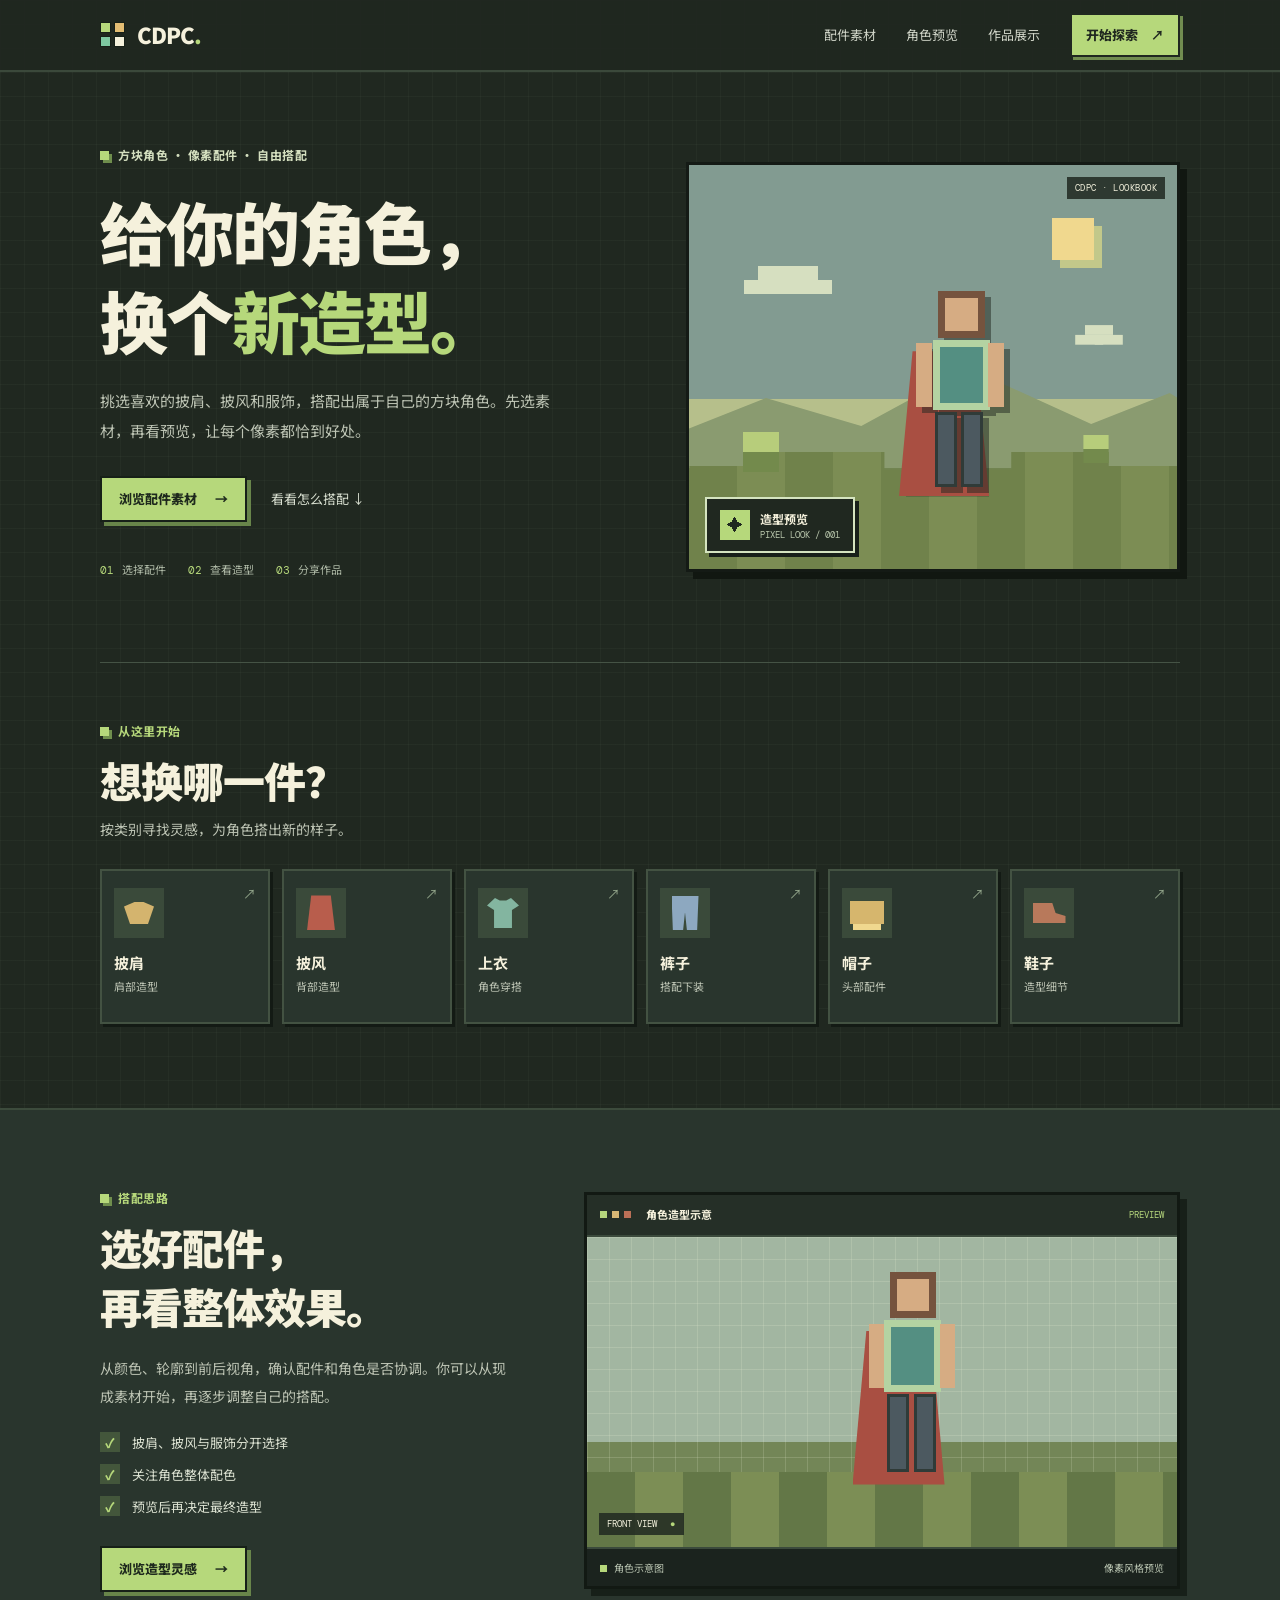
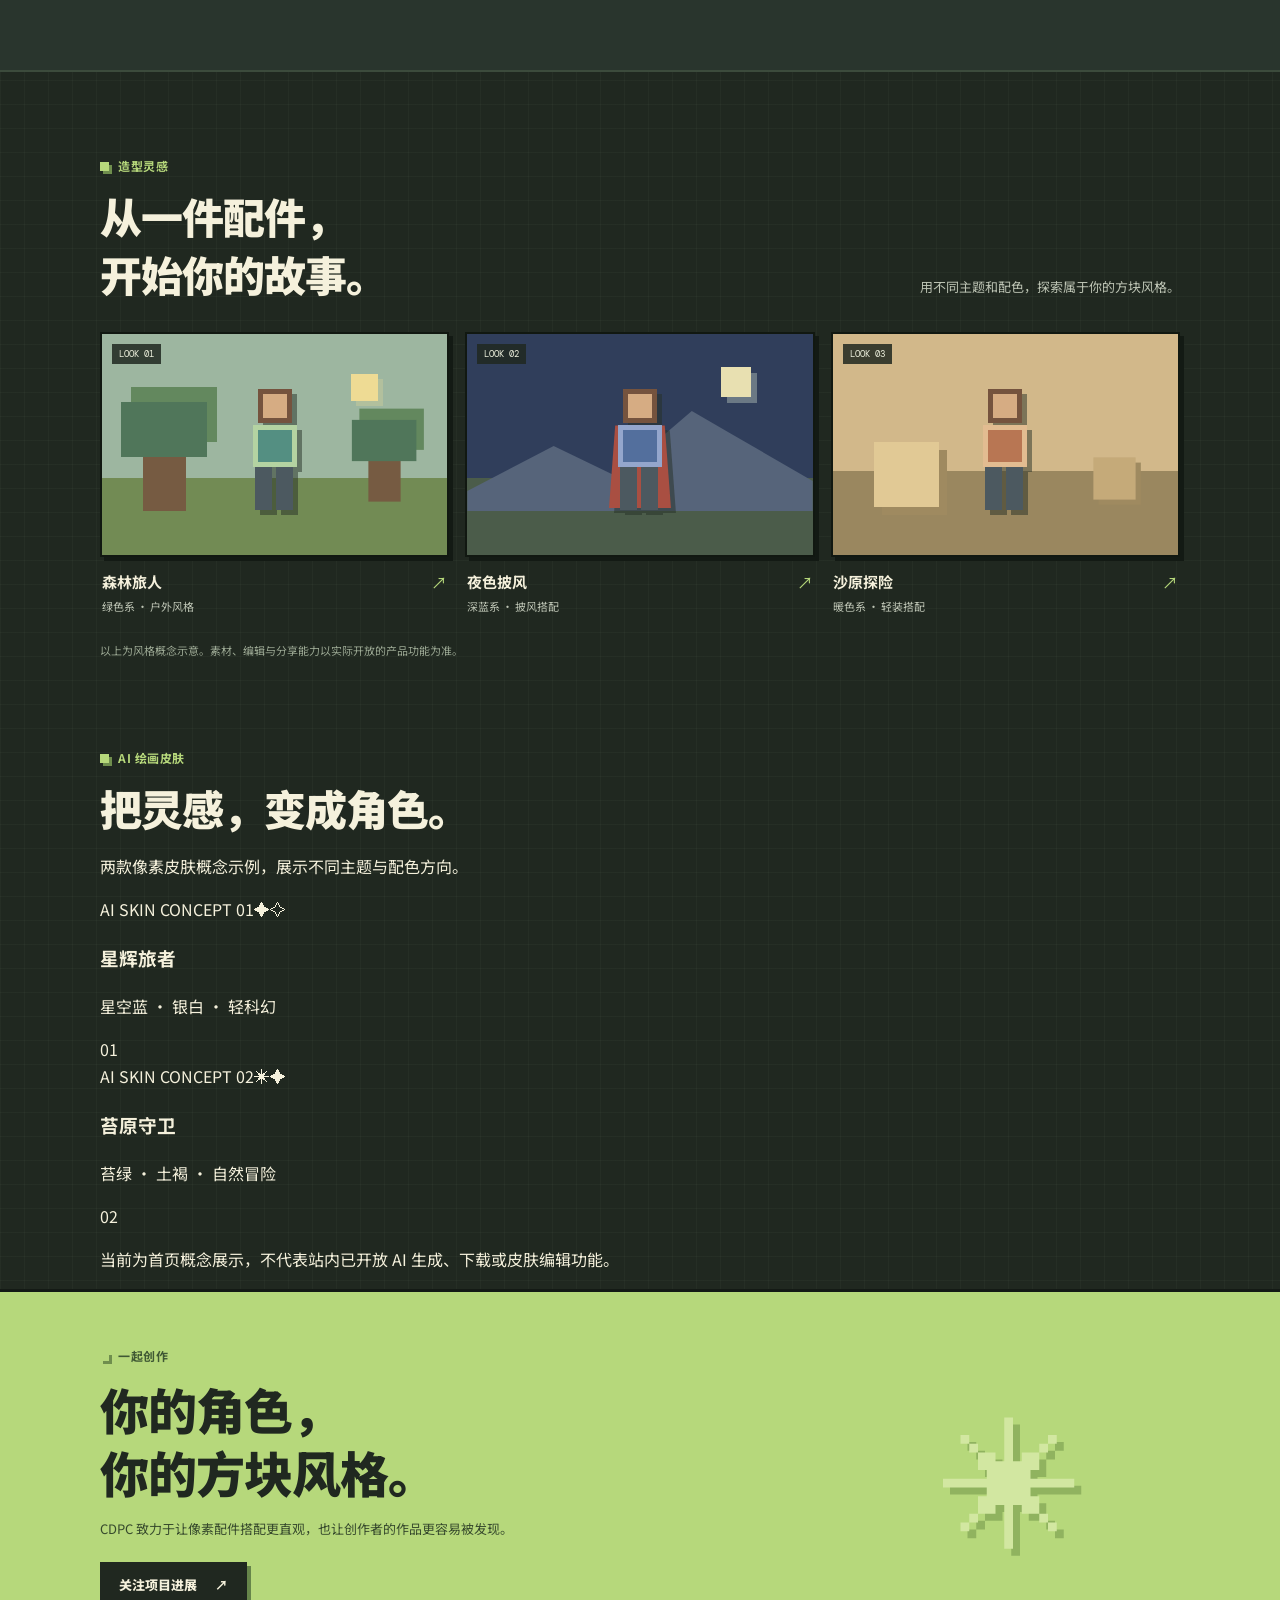
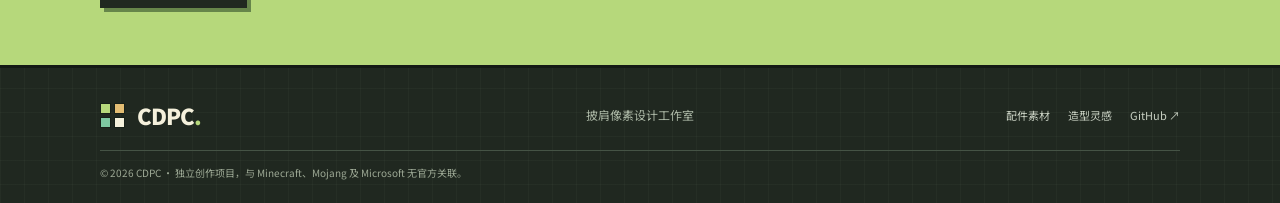
==== commit b1a00e23: "Add two AI skin concept showcases to homepage" ====
--- a/index.html
+++ b/index.html
@@ -47,6 +47,35 @@
 <article class="look-card"><div class="look-art look-night"><span class="look-moon"></span><div class="look-mountain"></div><div class="look-person night-person"><i></i><b></b><em></em></div><span class="look-number">LOOK 02</span></div><div class="look-info"><div><h3>夜色披风</h3><p>深蓝系 · 披风搭配</p></div><span>↗</span></div></article>
 <article class="look-card"><div class="look-art look-sand"><div class="look-block block-a"></div><div class="look-block block-b"></div><div class="look-person sand-person"><i></i><b></b><em></em></div><span class="look-number">LOOK 03</span></div><div class="look-info"><div><h3>沙原探险</h3><p>暖色系 · 轻装搭配</p></div><span>↗</span></div></article>
 </div><p class="gallery-note">以上为风格概念示意。素材、编辑与分享能力以实际开放的产品功能为准。</p></section>
+
+<section class="ai-skins-section section-wrap" id="ai-skins">
+  <div class="ai-skins-heading">
+    <div>
+      <div class="section-label"><span class="pixel-bullet"></span> AI 绘画皮肤</div>
+      <h2>把灵感，变成角色。</h2>
+    </div>
+    <p>两款像素皮肤概念示例，展示不同主题与配色方向。</p>
+  </div>
+  <div class="ai-skins-grid">
+    <article class="ai-skin-card">
+      <div class="ai-skin-art ai-skin-celestial" role="img" aria-label="星辉旅者像素皮肤概念图">
+        <span class="ai-skin-tag">AI SKIN CONCEPT 01</span><span class="skin-star star-one">✦</span><span class="skin-star star-two">✧</span>
+        <div class="skin-figure"><i class="skin-hair"></i><i class="skin-face"></i><i class="skin-neck"></i><i class="skin-coat"></i><i class="skin-sleeve sleeve-left"></i><i class="skin-sleeve sleeve-right"></i><i class="skin-leg leg-left"></i><i class="skin-leg leg-right"></i><i class="skin-boot boot-left"></i><i class="skin-boot boot-right"></i></div>
+        <span class="skin-ground"></span>
+      </div>
+      <div class="ai-skin-info"><div><h3>星辉旅者</h3><p>星空蓝 · 银白 · 轻科幻</p></div><span class="ai-skin-index">01</span></div>
+    </article>
+    <article class="ai-skin-card">
+      <div class="ai-skin-art ai-skin-moss" role="img" aria-label="苔原守卫像素皮肤概念图">
+        <span class="ai-skin-tag">AI SKIN CONCEPT 02</span><span class="skin-leaf leaf-one">✳</span><span class="skin-leaf leaf-two">✦</span>
+        <div class="skin-figure moss-figure"><i class="skin-hair"></i><i class="skin-face"></i><i class="skin-neck"></i><i class="skin-coat"></i><i class="skin-sleeve sleeve-left"></i><i class="skin-sleeve sleeve-right"></i><i class="skin-leg leg-left"></i><i class="skin-leg leg-right"></i><i class="skin-boot boot-left"></i><i class="skin-boot boot-right"></i></div>
+        <span class="skin-ground"></span>
+      </div>
+      <div class="ai-skin-info"><div><h3>苔原守卫</h3><p>苔绿 · 土褐 · 自然冒险</p></div><span class="ai-skin-index">02</span></div>
+    </article>
+  </div>
+  <p class="ai-skins-note">当前为首页概念展示，不代表站内已开放 AI 生成、下载或皮肤编辑功能。</p>
+</section>
 <section class="community-section" id="community"><div class="section-wrap community-inner"><div class="community-mark" aria-hidden="true">✳</div><div class="section-label"><span class="pixel-bullet"></span> 一起创作</div><h2>你的角色，<br>你的方块风格。</h2><p>CDPC 致力于让像素配件搭配更直观，也让创作者的作品更容易被发现。</p><a class="button button-dark" href="https://github.com/maoyiren/cdpc-brand" target="_blank" rel="noreferrer">关注项目进展 <span>↗</span></a></div></section>
 </main>
 <footer class="site-footer section-wrap"><a class="brand" href="#top"><span class="brand-mark" aria-hidden="true"><i></i><i></i><i></i><i></i></span><span>CDPC<span class="brand-dot">.</span></span></a><p>披肩像素设计工作室</p><div><a href="#items">配件素材</a><a href="#gallery">造型灵感</a><a href="https://github.com/maoyiren/cdpc-brand" target="_blank" rel="noreferrer">GitHub ↗</a></div><small>© <span id="year">2026</span> CDPC · 独立创作项目，与 Minecraft、Mojang 及 Microsoft 无官方关联。</small></footer>
--- a/assets/css/site.css
+++ b/assets/css/site.css
@@ -1,60 +1,13 @@
-@import url('https://fonts.googleapis.com/css2?family=DM+Mono:wght@400;500&family=Manrope:wght@400;500;600;700;800&family=Noto+Sans+SC:wght@400;500;600;700;800&display=swap');
-:root{color-scheme:dark;--bg:#0b0d14;--panel:#11141e;--panel-2:#151a28;--text:#f3f4fb;--muted:#9298ad;--line:rgba(211,219,255,.12);--blue:#7d8cff;--violet:#b17cff;--cyan:#75e4ed;--mono:'DM Mono',monospace;--sans:'Manrope','Noto Sans SC',sans-serif}*{box-sizing:border-box}html{scroll-behavior:smooth;scroll-padding-top:90px}body{margin:0;background:var(--bg);color:var(--text);font-family:var(--sans);line-height:1.65;-webkit-font-smoothing:antialiased}a{color:inherit;text-decoration:none}button{font:inherit}.skip-link{position:absolute;top:-60px;left:16px;padding:10px 14px;background:#fff;color:#111;z-index:20}.skip-link:focus{top:12px}.section-wrap{width:min(1160px,calc(100% - 48px));margin-inline:auto}.site-header{height:78px;display:flex;align-items:center;justify-content:space-between;padding:0 max(24px,calc((100vw - 1160px)/2));border-bottom:1px solid var(--line);position:sticky;top:0;z-index:10;background:rgba(11,13,20,.86);backdrop-filter:blur(18px)}.brand{display:inline-flex;align-items:center;gap:11px;font-size:22px;font-weight:800;letter-spacing:-1px}.brand-dot{color:var(--cyan)}.brand-mark{width:26px;height:26px;display:grid;grid-template-columns:repeat(2,1fr);gap:3px;transform:rotate(-8deg)}.brand-mark i{background:var(--blue);display:block;border-radius:2px}.brand-mark i:nth-child(2){background:var(--violet);transform:translateY(3px)}.brand-mark i:nth-child(3){background:var(--cyan);transform:translateX(3px)}.brand-mark i:nth-child(4){background:#f3f4fb}.site-nav{display:flex;align-items:center;gap:31px;font-size:13px;color:#b9bfd2}.site-nav>a:not(.nav-cta):hover,.site-footer a:hover{color:#fff}.nav-cta{border:1px solid #34394b;padding:10px 15px;border-radius:7px;color:#fff}.nav-cta span{margin-left:9px;color:var(--cyan)}.menu-toggle{display:none}.hero{min-height:660px;display:grid;grid-template-columns:1fr .9fr;align-items:center;position:relative;padding-top:54px;padding-bottom:80px}.hero-copy{position:relative;z-index:2}.eyebrow{font:11px var(--mono);letter-spacing:1.6px;color:#9ba5c4;margin:0 0 22px;display:flex;align-items:center;gap:9px}.status-dot,.live-pill i{width:7px;height:7px;background:var(--cyan);border-radius:50%;box-shadow:0 0 13px #75e4ed88}.hero h1{font-size:clamp(48px,6.4vw,82px);line-height:1.17;letter-spacing:-4px;margin:0 0 23px;font-weight:800}.gradient-text{background:linear-gradient(105deg,#9ba8ff 8%,#c3a0ff 54%,#83e9ef);-webkit-background-clip:text;background-clip:text;color:transparent}.hero-lead{max-width:480px;color:var(--muted);font-size:15px;line-height:1.95}.hero-actions{display:flex;gap:12px;flex-wrap:wrap;margin-top:32px}.button{min-height:47px;display:inline-flex;align-items:center;justify-content:center;gap:20px;padding:0 18px;border-radius:7px;font-size:13px;font-weight:700;transition:transform .2s,background .2s}.button:hover{transform:translateY(-2px)}.button-primary{background:linear-gradient(115deg,#8291ff,#a68aff);color:#10111b;box-shadow:0 8px 30px #7989ff22}.button-quiet{border:1px solid var(--line);color:#e4e7f5}.button-quiet span{color:var(--cyan)}.hero-meta{display:flex;gap:30px;margin-top:45px;color:#737b94;font:10px var(--mono);letter-spacing:1px}.hero-meta b{color:#d7dbed;margin-right:6px}.hero-art{height:450px;position:relative;display:grid;place-items:center;overflow:hidden;background:radial-gradient(ellipse at center,#20264166 0%,transparent 66%)}.hero-art:before{content:"";position:absolute;inset:15% 5%;background-image:linear-gradient(#c5d0ff0b 1px,transparent 1px),linear-gradient(90deg,#c5d0ff0b 1px,transparent 1px);background-size:28px 28px;mask-image:radial-gradient(ellipse,#000,transparent 70%)}.orbit{position:absolute;border:1px solid #9daaff24;border-radius:50%;width:360px;height:150px;transform:rotate(-32deg)}.orbit-two{width:300px;height:250px;transform:rotate(58deg);border-color:#85e6f022}.pixel-core{width:150px;height:150px;position:relative;transform:rotate(-30deg) skew(0deg,0deg);filter:drop-shadow(0 25px 35px #7d8cff2c)}.pixel-core span{position:absolute;display:block}.core-top{width:100px;height:100px;left:25px;top:0;background:linear-gradient(135deg,#d4c7ff,#8998ff 65%,#6b7bf0);transform:rotate(45deg) scale(.71);border:1px solid #dfe2ff99}.core-front{width:75px;height:95px;left:0;top:50px;background:linear-gradient(145deg,#7f8fff,#4a5dc0);clip-path:polygon(0 0,100% 0,100% 72%,0 100%);border:1px solid #bac3ff}.core-side{width:75px;height:95px;right:0;top:50px;background:linear-gradient(145deg,#b49bff,#7353b9);clip-path:polygon(0 0,100% -10%,100% 75%,0 100%)}.float-tag{position:absolute;font:9px var(--mono);letter-spacing:1px;padding:8px 10px;border:1px solid #ffffff1c;background:#111522c9;color:#b9c3e3;border-radius:4px}.tag-a{top:21%;left:7%}.tag-b{right:4%;bottom:24%}.tag-b i{display:inline-block;width:5px;height:5px;background:var(--cyan);border-radius:50%;margin-left:7px}.spark{position:absolute;color:var(--cyan);font-size:24px}.spark-a{top:22%;right:18%}.spark-b{left:17%;bottom:25%;color:#bba5ff}.art-caption{position:absolute;bottom:10px;left:10px;right:10px;display:flex;justify-content:space-between;color:#59617b;font:9px var(--mono);letter-spacing:1.4px}.hero-bottom{position:absolute;bottom:20px;left:0;right:0;border-top:1px solid var(--line);padding-top:16px;display:flex;justify-content:space-between;color:#616982;font:9px var(--mono);letter-spacing:1.5px}.intro{padding-top:115px;padding-bottom:125px;border-top:1px solid var(--line)}.intro-grid{display:grid;grid-template-columns:1.2fr .8fr;gap:50px;align-items:end}.intro h2,.section-heading h2,.ai-grid h2,.community-inner h2{font-size:clamp(34px,4.2vw,54px);line-height:1.25;letter-spacing:-2px;margin:0;font-weight:800}.muted{color:#656d83}.intro-grid>p,.section-heading>p{max-width:370px;color:var(--muted);font-size:14px;line-height:1.95;margin:0 0 7px}.feature-section{padding-bottom:130px}.section-heading{display:flex;align-items:end;justify-content:space-between;gap:40px;margin-bottom:40px}.section-heading .eyebrow{margin-bottom:18px}.feature-grid{display:grid;grid-template-columns:1.25fr 1fr 1fr;gap:15px}.feature-card{min-height:420px;padding:22px;background:linear-gradient(145deg,#151925,#10131d);border:1px solid var(--line);border-radius:10px;overflow:hidden;display:flex;flex-direction:column}.card-top{display:flex;justify-content:space-between;color:#7e87a3;font:10px var(--mono);letter-spacing:1.2px}.card-arrow{font-size:17px;color:#b7c0df}.feature-card h3{font-size:19px;letter-spacing:-.5px;margin:20px 0 7px}.feature-card>p{font-size:12px;color:var(--muted);line-height:1.85;margin:0 0 25px}.card-foot{margin-top:auto;padding-top:15px;border-top:1px solid var(--line);color:#69728e;font:9px var(--mono);letter-spacing:1px}.editor-visual{margin-top:28px;height:178px;border:1px solid #3b425c;border-radius:5px;background:#0a0c13;overflow:hidden}.editor-toolbar{height:22px;background:#1c2231;border-bottom:1px solid #34394d;display:flex;align-items:center;gap:5px;padding:0 8px}.editor-toolbar span{width:4px;height:4px;border-radius:50%;background:#747d9b}.editor-toolbar i{margin-left:auto;width:35px;height:4px;background:#39415a;border-radius:4px}.editor-body{height:156px;display:flex;position:relative}.editor-sidebar{width:26px;background:#171b28;border-right:1px solid #282f43;display:flex;flex-direction:column;gap:10px;padding:12px 8px}.editor-sidebar b{width:9px;height:9px;background:#515d8c;border-radius:2px}.editor-sidebar b:nth-child(2){background:#a38bff}.avatar-preview{position:relative;width:100px;height:125px;margin:auto;image-rendering:pixelated}.avatar-head{position:absolute;top:6px;left:32px;width:35px;height:35px;background:#b6a0ff;border:5px solid #7774bf}.avatar-body{position:absolute;top:43px;left:29px;width:41px;height:42px;background:#6578e4;border:5px solid #a2a9ff}.avatar-arm{position:absolute;top:45px;width:15px;height:38px;background:#a6b3ff}.arm-left{left:12px}.arm-right{right:3px;background:#8e78d2}.avatar-leg{position:absolute;top:85px;width:17px;height:31px;background:#4c579f}.leg-left{left:30px}.leg-right{left:51px;background:#7775bb}.editor-controls{width:22px;border-left:1px solid #282f43;display:flex;flex-direction:column;gap:9px;padding:12px 7px}.editor-controls i{width:8px;height:8px;border:1px solid #647098;border-radius:2px}.library-visual{height:178px;margin-top:28px;display:grid;grid-template-columns:repeat(3,1fr);gap:8px;align-content:center}.swatch{aspect-ratio:1;display:grid;place-items:center;font-size:27px;border:1px solid #ffffff12;border-radius:5px;background:linear-gradient(145deg,#272d45,#181b2b)}.swatch-one{color:#8fe5ef}.swatch-two{color:#bca0ff}.swatch-three{color:#94a5ff}.swatch-four{color:#f2c8ff}.swatch-five{color:#b7c5f6}.swatch-six{color:#84cfcf}.three-d-visual{height:178px;margin-top:28px;position:relative;display:grid;place-items:center;overflow:hidden;background:radial-gradient(circle,#232943,transparent 68%)}.ring{width:135px;height:52px;border:1px solid #8595ff88;border-radius:50%;transform:rotate(-25deg);position:absolute}.mini-cube{position:relative;width:62px;height:62px;transform:rotate(-30deg);filter:drop-shadow(0 12px 15px #6f83ff44)}.mini-cube i,.mini-cube b,.mini-cube em{position:absolute;display:block}.mini-cube i{width:44px;height:44px;left:9px;top:-7px;background:#a8b5ff;transform:rotate(45deg) scale(.75)}.mini-cube b{width:31px;height:42px;left:0;top:22px;background:#6375d6;clip-path:polygon(0 0,100% 0,100% 80%,0 100%)}.mini-cube em{width:31px;height:42px;right:0;top:22px;background:#a08ae7;clip-path:polygon(0 0,100% 0,100% 100%,0 80%)}.axis{position:absolute;font:10px var(--mono)}.axis-x{color:#ff8eab;right:27%;top:37%}.axis-y{color:#85edc4;right:35%;top:21%}.axis-z{color:#88a5ff;right:23%;top:53%}.ai-section{padding:105px 0;background:linear-gradient(110deg,#14182a,#111420 70%);border-block:1px solid var(--line);overflow:hidden}.ai-grid{display:grid;grid-template-columns:1fr .9fr;gap:80px;align-items:center}.ai-grid h2{margin-bottom:20px}.ai-copy{max-width:440px;color:var(--muted);font-size:14px;line-height:1.95;margin:0 0 28px}.ai-panel{border:1px solid #424967;border-radius:10px;padding:20px;background:#0c0f19;box-shadow:0 25px 70px #0003;transform:rotate(1deg)}.ai-panel-head,.ai-panel-foot{display:flex;justify-content:space-between;align-items:center;color:#7783a7;font:9px var(--mono);letter-spacing:1px}.live-pill{display:flex;align-items:center;gap:7px;color:#a1e9e4}.live-pill i{width:5px;height:5px}.prompt-line{display:flex;gap:14px;align-items:flex-start;border:1px solid #2a3045;border-radius:7px;padding:14px;margin:22px 0}.prompt-line>span{font-size:18px;color:var(--cyan)}.prompt-line p{margin:0;font-size:12px;line-height:1.8;color:#d8dcf1}.idea-output{display:grid;grid-template-columns:repeat(3,1fr);gap:10px}.idea-tile{aspect-ratio:1.08;border:1px solid #2d3450;border-radius:5px;display:flex;flex-direction:column;justify-content:space-between;padding:10px;background:radial-gradient(circle at 50% 50%,#30395a,#151a2a)}.idea-tile span{font:9px var(--mono);color:#7b86a9}.idea-tile b{font-size:38px;text-align:center;color:#b1baff;text-shadow:0 0 25px #8291ff44}.tile-two{background:radial-gradient(circle,#342d55,#171522)}.tile-two b{color:#c4a2ff}.tile-three{background:radial-gradient(circle,#1d3d4c,#111923)}.tile-three b{color:#7be0e5}.ai-panel-foot{border-top:1px solid var(--line);padding-top:15px;margin-top:16px}.ai-panel-foot span:last-child{color:var(--cyan);font-size:17px}.gallery-section{padding-top:125px;padding-bottom:125px}.gallery-grid{display:grid;grid-template-columns:1.2fr 1fr 1fr;gap:16px}.gallery-card{min-width:0}.gallery-art{height:250px;position:relative;overflow:hidden;border:1px solid var(--line);border-radius:8px;background:#151a2a}.gallery-card-tall .gallery-art{height:315px}.art-label{position:absolute;left:15px;bottom:13px;color:#a6afcd;font:9px var(--mono);letter-spacing:1px}.art-night{background:linear-gradient(#11172b,#252747 70%,#4b456d)}.moon{position:absolute;width:50px;height:50px;border-radius:50%;background:#d7d0ff;top:35px;right:45px;box-shadow:0 0 45px #c5b8ff44}.mountain{position:absolute;bottom:0;width:120%;height:130px;clip-path:polygon(0 60%,15% 35%,27% 50%,43% 12%,58% 53%,76% 22%,100% 57%,100% 100%,0 100%)}.mountain-back{background:#3b3b64}.mountain-front{height:90px;background:#222842;transform:translateX(-10%)}.gallery-character{position:absolute;bottom:56px;left:48%;width:56px;height:110px;transform:translateX(-50%);filter:drop-shadow(0 8px 10px #0005)}.gallery-character i{position:absolute;top:0;left:11px;width:35px;height:35px;background:#c6a9ff;border:5px solid #7d72c2}.gallery-character b{position:absolute;top:36px;left:7px;width:43px;height:43px;background:#7c8cff;border:5px solid #abb5ff}.gallery-character em{position:absolute;top:78px;left:9px;width:17px;height:31px;background:#4f5cb3;box-shadow:20px 0 #6669b7}.art-orbit{display:grid;place-items:center;background:radial-gradient(circle at 50% 50%,#322a54,#171626 65%)}.orbit-object{font-size:92px;color:#c1a4ff;text-shadow:0 0 55px #9b7aff77;animation:float 5s ease-in-out infinite}.art-orbit:before,.art-orbit:after{content:"";position:absolute;width:200px;height:70px;border:1px solid #bca1ff55;border-radius:50%;transform:rotate(-30deg)}.art-orbit:after{transform:rotate(55deg);width:160px;height:130px;border-color:#78e2e555}.art-grid{display:grid;place-items:center;background:linear-gradient(135deg,#13272f,#151b2b)}.grid-object{width:100px;height:100px;position:relative;transform:rotate(-30deg)}.grid-object i{position:absolute;left:25px;top:0;width:70px;height:70px;background:#a0e7e8;transform:rotate(45deg) scale(.7)}.grid-object b{position:absolute;left:0;top:38px;width:50px;height:60px;background:#4c9ba7;clip-path:polygon(0 0,100% 0,100% 85%,0 100%)}.grid-object em{position:absolute;right:0;top:38px;width:50px;height:60px;background:#7a7ddd;clip-path:polygon(0 0,100% 0,100% 100%,0 85%)}.gallery-info{display:flex;justify-content:space-between;gap:10px;align-items:flex-start;padding:15px 2px}.gallery-info h3{font-size:15px;margin:0 0 4px}.gallery-info p{font-size:11px;color:var(--muted);margin:0}.gallery-info>span{font:9px var(--mono);color:#7b849e;padding-top:4px}.gallery-note{font-size:11px;color:#626b84;margin-top:18px}.community-section{position:relative;overflow:hidden;background:linear-gradient(110deg,#7c8dff,#9b85f3 57%,#72d9e2);color:#111422}.community-inner{min-height:390px;padding-top:80px;padding-bottom:80px;position:relative}.community-inner .eyebrow{color:#20294a}.community-inner h2{font-size:clamp(38px,5vw,62px);position:relative;z-index:1}.community-inner .gradient-text{background:linear-gradient(100deg,#fff,#e0fbff);-webkit-background-clip:text;background-clip:text}.community-inner>p:not(.eyebrow){max-width:450px;color:#262b4a;font-size:14px;line-height:1.9;margin:18px 0 25px;position:relative;z-index:1}.button-light{background:#101321;color:#f7f7ff;position:relative;z-index:1}.community-orbit{position:absolute;right:6%;top:50%;width:270px;height:270px;transform:translateY(-50%);border:1px solid #ffffff55;border-radius:50%;display:grid;place-items:center}.community-orbit:before,.community-orbit:after{content:"";position:absolute;width:350px;height:110px;border:1px solid #ffffff66;border-radius:50%;transform:rotate(-32deg)}.community-orbit:after{transform:rotate(55deg);width:200px;height:300px}.community-orbit span{font-size:100px;color:#fff;z-index:1;text-shadow:0 0 30px #fff7}.community-orbit i,.community-orbit b{position:absolute;width:10px;height:10px;background:#fff;border-radius:50%;top:14%;right:18%}.community-orbit b{top:auto;right:auto;bottom:15%;left:18%;width:7px;height:7px}.site-footer{min-height:155px;display:grid;grid-template-columns:1fr 1fr 1fr;align-items:center;gap:15px;padding-top:28px;padding-bottom:28px}.site-footer>p{font:9px var(--mono);letter-spacing:1.5px;color:#69728b;text-align:center}.site-footer>div{display:flex;justify-content:flex-end;gap:20px;font-size:11px;color:#a1a8bd}.site-footer small{grid-column:1/-1;border-top:1px solid var(--line);padding-top:15px;color:#646d84;font:9px var(--mono);letter-spacing:.4px}@keyframes float{0%,100%{transform:translateY(0) rotate(0)}50%{transform:translateY(-8px) rotate(8deg)}}@media(min-width:1200px){.hero{min-height:700px}}@media(max-width:850px){.site-nav{gap:17px}.hero{grid-template-columns:1fr .8fr;min-height:600px}.hero-art{height:380px}.feature-grid{grid-template-columns:1fr 1fr}.feature-large{grid-column:1/-1}.feature-large .editor-visual{height:210px}.feature-large .editor-body{height:188px}.ai-grid{gap:35px}.community-orbit{right:-80px;opacity:.6}.gallery-card-tall .gallery-art{height:280px}.gallery-art{height:220px}}@media(max-width:620px){.section-wrap{width:calc(100% - 36px)}.site-header{height:68px;padding:0 18px}.menu-toggle{display:flex;align-items:center;gap:9px;background:none;border:1px solid var(--line);color:#e6e8f5;padding:8px 11px;border-radius:5px;font-size:12px}.menu-toggle span{font-size:16px}.site-nav{display:none;position:absolute;top:67px;left:0;right:0;padding:18px;background:#0e111b;border-bottom:1px solid var(--line);flex-direction:column;align-items:stretch;gap:0}.site-nav.is-open{display:flex}.site-nav a{padding:13px 8px}.nav-cta{margin-top:8px;text-align:center}.hero{display:flex;flex-direction:column;align-items:stretch;padding-top:65px;padding-bottom:70px;min-height:0}.hero h1{font-size:clamp(45px,12vw,68px);letter-spacing:-2.8px}.hero-lead{font-size:14px}.hero-art{height:310px;margin-top:18px}.pixel-core{transform:scale(.8) rotate(-30deg)}.orbit{width:280px;height:120px}.orbit-two{width:230px;height:200px}.tag-a{left:1%;top:18%}.tag-b{right:0;bottom:19%}.hero-bottom{bottom:0;font-size:7px;letter-spacing:.7px}.hero-meta{margin-top:28px}.intro{padding-top:85px;padding-bottom:85px}.intro-grid{grid-template-columns:1fr;gap:20px}.intro h2,.section-heading h2,.ai-grid h2{font-size:38px}.intro-grid>p{font-size:13px}.feature-section{padding-bottom:85px}.section-heading{display:block;margin-bottom:27px}.section-heading>p{margin-top:17px}.feature-grid{grid-template-columns:1fr;gap:12px}.feature-card{min-height:390px}.feature-large{grid-column:auto}.editor-visual,.library-visual,.three-d-visual{height:170px}.ai-section{padding:75px 0}.ai-grid{grid-template-columns:1fr;gap:42px}.ai-copy{font-size:13px}.ai-panel{padding:15px}.gallery-section{padding-top:85px;padding-bottom:85px}.gallery-grid{grid-template-columns:1fr;gap:22px}.gallery-card-tall .gallery-art,.gallery-art{height:260px}.gallery-card-tall .gallery-art{height:300px}.gallery-note{line-height:1.8}.community-inner{padding-top:68px;padding-bottom:70px;min-height:420px}.community-inner h2{font-size:39px;letter-spacing:-1.5px}.community-inner>p:not(.eyebrow){max-width:340px;font-size:13px}.community-orbit{width:170px;height:170px;right:-70px;top:25%;opacity:.3}.community-orbit:before{width:230px;height:70px}.community-orbit:after{width:120px;height:200px}.community-orbit span{font-size:65px}.site-footer{grid-template-columns:1fr auto;padding-top:25px;gap:15px}.site-footer>p{display:none}.site-footer>div{gap:13px;font-size:10px}.site-footer small{font-size:8px}}@media(prefers-reduced-motion:reduce){*,*::before,*::after{scroll-behavior:auto!important;animation:none!important;transition:none!important}}
-/* CDPC voxel refresh: crisp pixel edges, block terrain and accessory-first visuals */
-:root{--bg:#171a22;--panel:#202631;--panel-2:#293341;--text:#f4f4e9;--muted:#b0b7bd;--line:rgba(229,239,222,.16);--blue:#8fbd63;--violet:#c3a76b;--cyan:#78d5c4}
-body{background-color:var(--bg);background-image:linear-gradient(rgba(206,226,197,.035) 1px,transparent 1px),linear-gradient(90deg,rgba(206,226,197,.035) 1px,transparent 1px);background-size:24px 24px}
-.site-header{background:rgba(23,26,34,.94);backdrop-filter:blur(8px)}
-.brand-mark{transform:none;gap:2px;border:2px solid #171a22;outline:1px solid #8fbd63}
-.brand-mark i{border-radius:0}.brand-mark i:nth-child(2),.brand-mark i:nth-child(3){transform:none}
-.button,.nav-cta,.feature-card,.editor-visual,.ai-panel,.gallery-art,.swatch,.idea-tile{border-radius:2px}
-.button-primary{background:#a7d477;color:#172018;box-shadow:4px 4px 0 #526f3d}
-.button-primary:hover{transform:translate(-1px,-1px);box-shadow:5px 5px 0 #526f3d}
-.button-quiet,.nav-cta{border-radius:2px}
-.hero-art{background:linear-gradient(180deg,#273747 0%,#394b49 66%,#59684a 66%,#59684a 100%);border:2px solid #0c0e12;box-shadow:inset 0 0 0 4px #303a43}
-.hero-art:before{inset:0;background-image:linear-gradient(#d8f0ce20 2px,transparent 2px),linear-gradient(90deg,#d8f0ce20 2px,transparent 2px);background-size:32px 32px;mask-image:none}
-.voxel-ground{position:absolute;bottom:0;left:0;right:0;height:34%;background:linear-gradient(90deg,transparent 0 8%,#6e8053 8% 18%,transparent 18% 25%,#7f8b58 25% 39%,transparent 39% 55%,#6e8053 55% 73%,transparent 73% 81%,#7f8b58 81% 100%);clip-path:polygon(0 25%,12% 25%,12% 0,30% 0,30% 22%,48% 22%,48% 5%,70% 5%,70% 28%,86% 28%,86% 12%,100% 12%,100% 100%,0 100%)}
-.voxel-sun{position:absolute;top:12%;right:18%;width:42px;height:42px;background:#e6d98b;box-shadow:0 0 0 8px #e6d98b20}
-.pixel-core{width:100px;height:100px;transform:rotate(-30deg);filter:drop-shadow(8px 8px 0 #141b22)}
-.core-top{background:#d5c88d;border:3px solid #f0e4ab;border-radius:0}
-.core-front{background:#8fae5e;border:3px solid #c3db8a;clip-path:polygon(0 0,100% 0,100% 72%,0 100%)}
-.core-side{background:#607e4d;clip-path:polygon(0 0,100% 0,100% 75%,0 100%)}
-.hero-character{position:absolute;left:48%;bottom:16%;width:72px;height:160px;z-index:2;filter:drop-shadow(7px 7px 0 #141b2280)}
-.hero-character i{position:absolute;display:block;image-rendering:pixelated}
-.character-head{top:0;left:18px;width:43px;height:43px;background:#d9ae83;border:7px solid #7e583e}
-.character-body{top:45px;left:13px;width:53px;height:57px;background:#5c9d9a;border:7px solid #b6e0b2}
-.character-arm{top:47px;left:0;width:14px;height:52px;background:#d9ae83;box-shadow:66px 0 #d9ae83}
-.character-leg{top:104px;left:18px;width:18px;height:47px;background:#4b5967;box-shadow:24px 0 #4b5967}
-.hero-cape{position:absolute;z-index:1;left:47%;bottom:20%;width:74px;height:108px;background:#b74f45;clip-path:polygon(18% 0,82% 0,100% 100%,0 100%);border:4px solid #e8a17a;filter:drop-shadow(6px 6px 0 #17202b)}
-.float-tag{border-radius:0;background:#202a31;border:2px solid #a7d477;color:#e9f2dc}
-.tag-a{top:12%;left:5%}.tag-b{right:4%;bottom:17%}
-.art-caption{color:#e4edc4}
-.gradient-text{background:linear-gradient(100deg,#d7ed9b,#a7d477 50%,#78d5c4);-webkit-background-clip:text;background-clip:text}
-.feature-card{background:#202631;border:2px solid #3b4853;box-shadow:4px 4px 0 #0e1117}
-.feature-card h3{font-weight:800}
-.editor-visual{border:2px solid #64745c}
-.editor-toolbar{background:#303c37}
-.avatar-cape{position:absolute;top:46px;left:20px;width:48px;height:60px;background:#b74f45;z-index:-1;clip-path:polygon(10% 0,90% 0,100% 100%,0 100%)}
-.swatch{background:#2d3b3d;border:2px solid #5c7560}
-.swatch-one,.swatch-two,.swatch-three,.swatch-four,.swatch-five,.swatch-six{color:#b7db83}
-.three-d-visual{background-color:#26353a;background-image:linear-gradient(#d2e4c322 1px,transparent 1px),linear-gradient(90deg,#d2e4c322 1px,transparent 1px);background-size:16px 16px}
-.mini-cube i{background:#d5c88d}.mini-cube b{background:#8fae5e}.mini-cube em{background:#607e4d}
-.ai-section{background:#202a2c;border-block:2px solid #3c5149}
-.ai-panel{background:#171e22;border:2px solid #52695b;box-shadow:6px 6px 0 #101519}
-.prompt-line{border-radius:2px;border-color:#46564a}
-.idea-tile{border-radius:0;background:#34423b;border:2px solid #64745c}
-.tile-two{background:#3e3830}.tile-three{background:#263e3d}
-.art-night{background:linear-gradient(#243747,#465c5a 72%,#66774f 72%)}
-.moon{border-radius:0;background:#e6d98b;box-shadow:6px 6px 0 #b3b87d55}
-.mountain{clip-path:polygon(0 40%,16% 40%,16% 18%,32% 18%,32% 0,48% 0,48% 32%,65% 32%,65% 14%,80% 14%,80% 42%,100% 42%,100% 100%,0 100%)}
-.mountain-back{background:#586b60}.mountain-front{background:#344c43}
-.gallery-character i,.gallery-character b,.gallery-character em{border-radius:0}
-.art-orbit{background:#29353a}
-.orbit-object{color:#a7d477;text-shadow:6px 6px 0 #101519}
-.art-grid{background:#283c3b}
-.community-section{background:#a7d477;color:#172018;border-top:4px solid #526f3d;border-bottom:4px solid #526f3d}
-.community-inner .eyebrow{color:#30452b}
-.community-inner .gradient-text{background:none;color:#f7f2d6;-webkit-text-fill-color:#f7f2d6}
-.button-light{border-radius:2px;box-shadow:4px 4px 0 #526f3d}
-.community-orbit{border-radius:0;border-style:dashed}
-.community-orbit:before,.community-orbit:after{border-radius:0;border-style:dashed}
-@media(max-width:620px){.hero-art{border-width:2px}.pixel-core{transform:scale(.8) rotate(-30deg)}.hero-character{transform:scale(.82);transform-origin:bottom center}.hero-cape{transform:scale(.82);transform-origin:bottom center}.feature-card{box-shadow:3px 3px 0 #0e1117}}
+@import url('https://fonts.googleapis.com/css2?family=DM+Mono:wght@400;500&family=Noto+Sans+SC:wght@400;500;600;700;800;900&display=swap');
+:root{color-scheme:dark;--bg:#202820;--panel:#29352d;--panel2:#303d34;--ink:#f5f1dc;--muted:#bdc4b4;--line:#455345;--green:#b6d87b;--green-dark:#7b9f53;--clay:#c47c58;--mono:'DM Mono',monospace;--sans:'Noto Sans SC',sans-serif}
+*{box-sizing:border-box}html{scroll-behavior:smooth;scroll-padding-top:84px}body{margin:0;background:var(--bg);color:var(--ink);font-family:var(--sans);line-height:1.7;background-image:linear-gradient(#d5e5c008 1px,transparent 1px),linear-gradient(90deg,#d5e5c008 1px,transparent 1px);background-size:24px 24px}a{color:inherit;text-decoration:none}button{font:inherit}.section-wrap{width:min(1080px,calc(100% - 48px));margin-inline:auto}.skip-link{position:absolute;top:-60px;left:16px;z-index:20;background:#fff;color:#111;padding:10px}.skip-link:focus{top:12px}
+.site-header{height:72px;padding:0 max(24px,calc((100vw - 1080px)/2));display:flex;align-items:center;justify-content:space-between;position:sticky;top:0;z-index:10;background:#202820f2;border-bottom:2px solid #3b493b}.brand{display:inline-flex;align-items:center;gap:12px;font-size:22px;font-weight:900;letter-spacing:-1px}.brand-dot{color:var(--green)}.brand-mark{width:25px;height:25px;display:grid;grid-template-columns:repeat(2,1fr);gap:3px}.brand-mark i{background:var(--green);display:block;border:1px solid #172018}.brand-mark i:nth-child(2){background:#e3bd73}.brand-mark i:nth-child(3){background:#7ec8a1}.brand-mark i:nth-child(4){background:#f5f1dc}.site-nav{display:flex;align-items:center;gap:30px;font-size:13px;color:#d0d5c8}.site-nav>a:not(.nav-cta):hover{color:var(--green)}.nav-cta{padding:9px 14px;background:var(--green);color:#202820;font-weight:800;border:2px solid #202820;box-shadow:3px 3px 0 #718c50}.nav-cta span{padding-left:10px}.menu-toggle{display:none}
+.hero{display:grid;grid-template-columns:1fr .9fr;gap:38px;align-items:center;padding-top:70px;padding-bottom:70px;min-height:590px}.hero-copy{padding-bottom:10px}.eyebrow,.section-label{display:flex;align-items:center;gap:9px;font-size:12px;font-weight:700;color:#d4dfbf;letter-spacing:.5px;margin:0 0 22px}.status-dot,.pixel-bullet{width:9px;height:9px;background:var(--green);display:inline-block;box-shadow:3px 3px 0 #6f8e4d}.hero h1{font-size:clamp(42px,5.6vw,68px);line-height:1.3;letter-spacing:-2px;margin:0 0 22px;font-weight:900}.gradient-text{color:var(--green)}.hero-lead{font-size:15px;line-height:2;color:var(--muted);max-width:455px;margin:0}.hero-actions{display:flex;align-items:center;gap:24px;flex-wrap:wrap;margin-top:30px}.button{min-height:46px;display:inline-flex;align-items:center;justify-content:center;gap:18px;padding:0 17px;font-size:13px;font-weight:800;border:2px solid #172018;transition:transform .15s,box-shadow .15s}.button:hover{transform:translate(-2px,-2px)}.button-primary{background:var(--green);color:#1e291d;box-shadow:4px 4px 0 #68854a}.button-primary:hover{box-shadow:6px 6px 0 #68854a}.text-link{font-size:13px;color:#d8dfd0}.text-link:hover{color:var(--green)}.hero-points{display:flex;gap:22px;flex-wrap:wrap;margin-top:38px;font-size:11px;color:#aeb9a6}.hero-points b{font:11px var(--mono);color:var(--green);margin-right:6px}
+.hero-art{height:410px;position:relative;overflow:hidden;border:3px solid #141a15;background:linear-gradient(#829b91 0 58%,#b6bf8b 58% 72%,#718451 72%);box-shadow:7px 7px 0 #111711}.sky-sun{position:absolute;right:17%;top:13%;width:42px;height:42px;background:#f0d88e;box-shadow:8px 8px 0 #c2c88a}.cloud{position:absolute;height:14px;background:#d6dfc0;box-shadow:14px 14px 0 #d6dfc0,-14px 14px 0 #d6dfc0}.cloud-one{width:60px;top:25%;left:14%}.cloud-two{width:40px;top:39%;right:12%;transform:scale(.7)}.far-hill{position:absolute;bottom:25%;left:-5%;width:115%;height:100px;background:#8a9b70;clip-path:polygon(0 70%,18% 30%,35% 58%,54% 0,76% 56%,90% 25%,100% 60%,100% 100%,0 100%)}.ground{position:absolute;bottom:0;height:29%;width:100%;background:repeating-linear-gradient(90deg,#70824b 0 48px,#7c8d54 48px 96px);clip-path:polygon(0 12%,18% 12%,18% 0,40% 0,40% 15%,66% 15%,66% 0,86% 0,86% 12%,100% 12%,100% 100%,0 100%)}.grass{position:absolute;bottom:29%;width:36px;height:20px;background:#b7cd7b;box-shadow:0 20px 0 #738a4c}.grass-one{left:11%}.grass-two{right:13%;transform:scale(.7)}.cape{position:absolute;z-index:2;left:43%;bottom:18%;width:90px;height:145px;background:#a94f42;clip-path:polygon(15% 0,85% 0,100% 100%,0 100%);filter:drop-shadow(7px 7px 0 #253026)}.character{position:absolute;z-index:3;left:48%;bottom:18%;width:74px;height:205px;filter:drop-shadow(6px 6px 0 #20282080)}.character i{position:absolute;display:block}.head{left:15px;top:0;width:47px;height:47px;background:#d6ac83;border:7px solid #75533e}.torso{left:10px;top:49px;width:57px;height:70px;background:#548f82;border:7px solid #b4d3a2}.arm{top:52px;width:16px;height:64px;background:#d6ac83}.arm-a{left:-7px}.arm-b{right:-7px}.leg{top:121px;width:22px;height:75px;background:#4c5960;border:3px solid #303b38}.leg-a{left:12px}.leg-b{left:38px}.art-stamp{position:absolute;left:16px;bottom:16px;z-index:4;display:flex;align-items:center;gap:10px;padding:10px 13px;background:#202820;border:2px solid #d5e4c0;box-shadow:4px 4px 0 #182019}.stamp-square{width:30px;height:30px;display:grid;place-items:center;background:var(--green);color:#202820}.art-stamp b,.art-stamp small{display:block}.art-stamp b{font-size:12px}.art-stamp small{font:9px var(--mono);color:#bac8ad}.art-index{position:absolute;right:12px;top:12px;padding:5px 8px;background:#202820d9;color:#f3f1dc;font:9px var(--mono);letter-spacing:.5px}
+.category-strip{padding-top:58px;padding-bottom:84px;border-top:1px solid var(--line)}.section-label{margin-bottom:10px;color:var(--green)}h2{font-size:clamp(29px,4vw,42px);line-height:1.4;letter-spacing:-1px;margin:0;font-weight:900}.section-desc{font-size:14px;color:var(--muted);margin:8px 0 27px}.category-grid{display:grid;grid-template-columns:repeat(6,1fr);gap:12px}.category-card{position:relative;min-height:155px;padding:17px 12px 13px;background:var(--panel);border:2px solid #435242;box-shadow:3px 3px 0 #131a14;display:flex;flex-direction:column;align-items:flex-start;transition:transform .15s,border-color .15s}.category-card:hover{transform:translateY(-3px);border-color:var(--green)}.category-icon{height:50px;width:50px;display:grid;place-items:center;background:#3a4a3a;margin-bottom:12px;position:relative;overflow:hidden}.category-icon i{display:block;position:relative}.icon-shoulder i{width:30px;height:22px;background:#d4b46e;clip-path:polygon(0 20%,35% 0,65% 0,100% 20%,80% 100%,20% 100%)}.icon-cape i{width:28px;height:35px;background:#b85d4c;clip-path:polygon(15% 0,85% 0,100% 100%,0 100%)}.icon-shirt i{width:32px;height:30px;background:#83b5a0;clip-path:polygon(25% 0,40% 8%,60% 8%,75% 0,100% 25%,78% 40%,78% 100%,22% 100%,22% 40%,0 25%)}.icon-pants i{width:27px;height:34px;background:#8da8c0;clip-path:polygon(0 0,100% 0,95% 100%,57% 100%,50% 48%,43% 100%,5% 100%)}.icon-hat i{width:34px;height:23px;background:#d6b66d;box-shadow:0 9px 0 -3px #f0d88e}.icon-shoes i{width:33px;height:20px;background:#b8795b;clip-path:polygon(0 0,60% 0,70% 50%,100% 65%,100% 100%,0 100%)}.category-card b{font-size:15px}.category-card small{font-size:11px;color:var(--muted);margin-top:2px}.category-arrow{position:absolute;right:12px;top:12px;color:#92a58a;font-size:13px}
+.preview-section{background:#29352d;border-block:2px solid #3c4b3c;padding:78px 0}.preview-layout{display:grid;grid-template-columns:.82fr 1.18fr;gap:70px;align-items:center}.preview-copy>p{font-size:14px;color:var(--muted);line-height:2;margin:18px 0}.check-list{list-style:none;padding:0;margin:22px 0 28px;display:grid;gap:10px;font-size:13px;color:#dce2d2}.check-list span{display:inline-grid;place-items:center;width:20px;height:20px;margin-right:9px;background:#43563b;color:var(--green);font-weight:900}.preview-window{border:3px solid #121913;background:#1b231e;box-shadow:7px 7px 0 #172019}.window-bar{height:42px;display:flex;align-items:center;gap:15px;padding:0 13px;border-bottom:2px solid #3b4a3c;background:#252f27;font-size:11px}.window-lights{display:flex;gap:5px}.window-lights i{width:7px;height:7px;background:#b5d67c}.window-lights i:nth-child(2){background:#d8b875}.window-lights i:nth-child(3){background:#bb7057}.window-bar b{font-weight:700}.window-tag{margin-left:auto;font:9px var(--mono);color:#b5d67c}.preview-scene{height:310px;position:relative;overflow:hidden;background:linear-gradient(#a2b6a1 0 66%,#738657 66%)}.scene-grid{position:absolute;inset:0;background-image:linear-gradient(#eff3d82c 1px,transparent 1px),linear-gradient(90deg,#eff3d82c 1px,transparent 1px);background-size:22px 22px}.scene-platform{position:absolute;bottom:0;left:0;right:0;height:24%;background:repeating-linear-gradient(90deg,#637747 0 48px,#7c8e55 48px 96px)}.preview-cape{position:absolute;left:45%;bottom:20%;width:92px;height:154px;background:#a94f42;clip-path:polygon(15% 0,85% 0,100% 100%,0 100%);z-index:1}.preview-avatar{position:absolute;left:49%;bottom:20%;width:72px;height:213px;z-index:2}.preview-avatar i{position:absolute;display:block}.p-head{left:14px;top:0;width:46px;height:46px;background:#d6ac83;border:7px solid #75533e}.p-body{left:8px;top:48px;width:57px;height:72px;background:#548f82;border:7px solid #b4d3a2}.p-arm{top:52px;width:15px;height:64px;background:#d6ac83}.p-arm-a{left:-7px}.p-arm-b{right:-7px}.p-leg{top:122px;width:22px;height:78px;background:#4c5960;border:3px solid #303b38}.p-leg-a{left:11px}.p-leg-b{left:38px}.view-label{position:absolute;bottom:12px;left:12px;padding:5px 8px;background:#202820d9;color:#f3f1dc;font:9px var(--mono)}.view-label span{color:var(--green);margin-left:8px}.window-footer{display:flex;justify-content:space-between;padding:10px 13px;font-size:10px;color:#b8c3b0;border-top:2px solid #3b4a3c}.window-footer i{display:inline-block;width:7px;height:7px;background:var(--green);margin-right:5px}
+.gallery-section{padding-top:84px;padding-bottom:88px}.gallery-heading{display:flex;justify-content:space-between;align-items:end;gap:30px;margin-bottom:28px}.gallery-heading>p{max-width:300px;color:var(--muted);font-size:13px;line-height:1.9;margin:0 0 5px}.gallery-grid{display:grid;grid-template-columns:repeat(3,1fr);gap:16px}.look-card{min-width:0}.look-art{height:225px;position:relative;overflow:hidden;border:2px solid #111811;box-shadow:4px 4px 0 #131a14}.look-forest{background:linear-gradient(#9db6a0 0 65%,#728b54 65%)}.look-sun{position:absolute;top:18%;right:20%;width:27px;height:27px;background:#eedb94;box-shadow:5px 5px 0 #eedb9440}.look-tree{position:absolute;bottom:20%;width:43px;height:75px;background:#765b42}.look-tree:before{content:"";position:absolute;left:-22px;top:-34px;width:86px;height:55px;background:#50765a;box-shadow:10px -15px 0 #63885e}.tree-a{left:12%}.tree-b{right:12%;transform:scale(.75)}.look-night{background:linear-gradient(#303e5b 0 65%,#4b5c4a 65%)}.look-moon{position:absolute;top:15%;right:18%;width:30px;height:30px;background:#e8e0b1;box-shadow:6px 6px 0 #c4d2c266}.look-mountain{position:absolute;bottom:20%;width:100%;height:100px;background:#56647a;clip-path:polygon(0 80%,25% 35%,43% 65%,65% 0,100% 70%,100% 100%,0 100%)}.look-sand{background:linear-gradient(#d2b88a 0 62%,#9a875f 62%)}.look-block{position:absolute;width:65px;height:65px;background:#e1c995;box-shadow:8px 8px 0 #9f8a60}.block-a{left:12%;bottom:22%}.block-b{right:9%;bottom:20%;transform:scale(.65);background:#c5aa79}.look-person{position:absolute;z-index:2;left:50%;bottom:18%;width:54px;height:126px;transform:translateX(-50%);filter:drop-shadow(5px 5px 0 #25302680)}.look-person i,.look-person b,.look-person em{position:absolute;display:block}.look-person i{top:0;left:10px;width:34px;height:34px;background:#d6ac83;border:5px solid #75533e}.look-person b{top:36px;left:5px;width:44px;height:42px;background:#548f82;border:5px solid #b4d3a2}.look-person em{top:78px;left:7px;width:17px;height:43px;background:#4c5960;box-shadow:21px 0 #4c5960}.night-person b{background:#536f9d;border-color:#94a6cc}.night-person:before{content:"";position:absolute;z-index:-1;top:36px;left:-4px;width:62px;height:83px;background:#a94f42;clip-path:polygon(10% 0,90% 0,100% 100%,0 100%)}.sand-person b{background:#b87653;border-color:#e2bc91}.look-number{position:absolute;left:10px;top:10px;padding:4px 7px;background:#202820d9;font:9px var(--mono);color:#edf0dd}.look-info{display:flex;align-items:start;justify-content:space-between;padding:12px 2px}.look-info h3{font-size:15px;margin:0 0 2px}.look-info p{font-size:11px;color:var(--muted);margin:0}.look-info>span{color:var(--green)}.gallery-note{font-size:11px;color:#9ca994;margin:14px 0 0}
+.community-section{background:var(--green);color:#202820;border-block:3px solid #141a15}.community-inner{position:relative;padding-top:54px;padding-bottom:57px}.community-inner .section-label{color:#3f5834}.community-inner h2{font-size:clamp(34px,4.4vw,49px);line-height:1.3}.community-inner>p{font-size:13px;max-width:450px;color:#374a2d;margin:14px 0 22px}.community-mark{position:absolute;right:9%;top:50%;transform:translateY(-50%);font-size:140px;line-height:1;color:#d6e9a6;text-shadow:7px 7px 0 #8caf5d;opacity:.9}.button-dark{background:#202820;color:#f5f1dc;border-color:#202820;box-shadow:4px 4px 0 #66854a;position:relative;z-index:1}.site-footer{display:grid;grid-template-columns:1fr 1fr 1fr;align-items:center;gap:12px;padding-top:25px;padding-bottom:22px}.site-footer>p{text-align:center;font-size:12px;color:#aab6a4}.site-footer>div{display:flex;justify-content:flex-end;gap:18px;font-size:11px;color:#c6cec0}.site-footer>div a:hover{color:var(--green)}.site-footer small{grid-column:1/-1;border-top:1px solid var(--line);padding-top:13px;font-size:10px;color:#9da995}
+@media(max-width:850px){.hero{gap:25px}.hero-art{height:360px}.category-grid{grid-template-columns:repeat(3,1fr)}.preview-layout{gap:35px}.look-art{height:190px}.community-mark{right:2%;opacity:.45}}
+@media(max-width:620px){.section-wrap{width:calc(100% - 32px)}.site-header{height:64px;padding:0 16px}.menu-toggle{display:flex;align-items:center;gap:8px;background:none;color:var(--ink);border:2px solid var(--line);padding:6px 10px;font-size:12px}.site-nav{display:none;position:absolute;left:0;right:0;top:62px;padding:12px 16px 18px;background:#202820;border-bottom:2px solid var(--line);flex-direction:column;align-items:stretch;gap:0}.site-nav.is-open{display:flex}.site-nav>a{padding:12px 7px}.site-nav .nav-cta{text-align:center;margin-top:8px}.hero{grid-template-columns:1fr;gap:28px;padding-top:48px;padding-bottom:44px;min-height:0}.hero h1{font-size:clamp(42px,11vw,58px);letter-spacing:-1.5px}.hero-lead{font-size:14px}.hero-art{height:330px;max-width:480px;width:100%;margin:auto}.hero-points{gap:13px;margin-top:26px;font-size:10px}.category-strip{padding-top:43px;padding-bottom:55px}.category-grid{grid-template-columns:repeat(2,1fr);gap:10px}.category-card{min-height:132px;padding:13px}.category-icon{height:42px;width:42px;margin-bottom:8px}.preview-section{padding:53px 0}.preview-layout{grid-template-columns:1fr;gap:30px}.preview-copy>p{font-size:13px}.preview-scene{height:270px}.gallery-section{padding-top:55px;padding-bottom:60px}.gallery-heading{display:block}.gallery-heading>p{margin-top:13px}.gallery-grid{grid-template-columns:1fr;gap:18px}.look-art{height:240px}.community-inner{padding-top:44px;padding-bottom:45px}.community-inner h2{font-size:37px}.community-mark{font-size:90px;right:0;top:30%;opacity:.3}.site-footer{grid-template-columns:1fr auto;gap:12px}.site-footer>p{display:none}.site-footer>div{gap:12px;font-size:10px}.site-footer small{font-size:9px;line-height:1.8}}
+@media(prefers-reduced-motion:reduce){*,*::before,*::after{scroll-behavior:auto!important;transition:none!important;animation:none!important}}
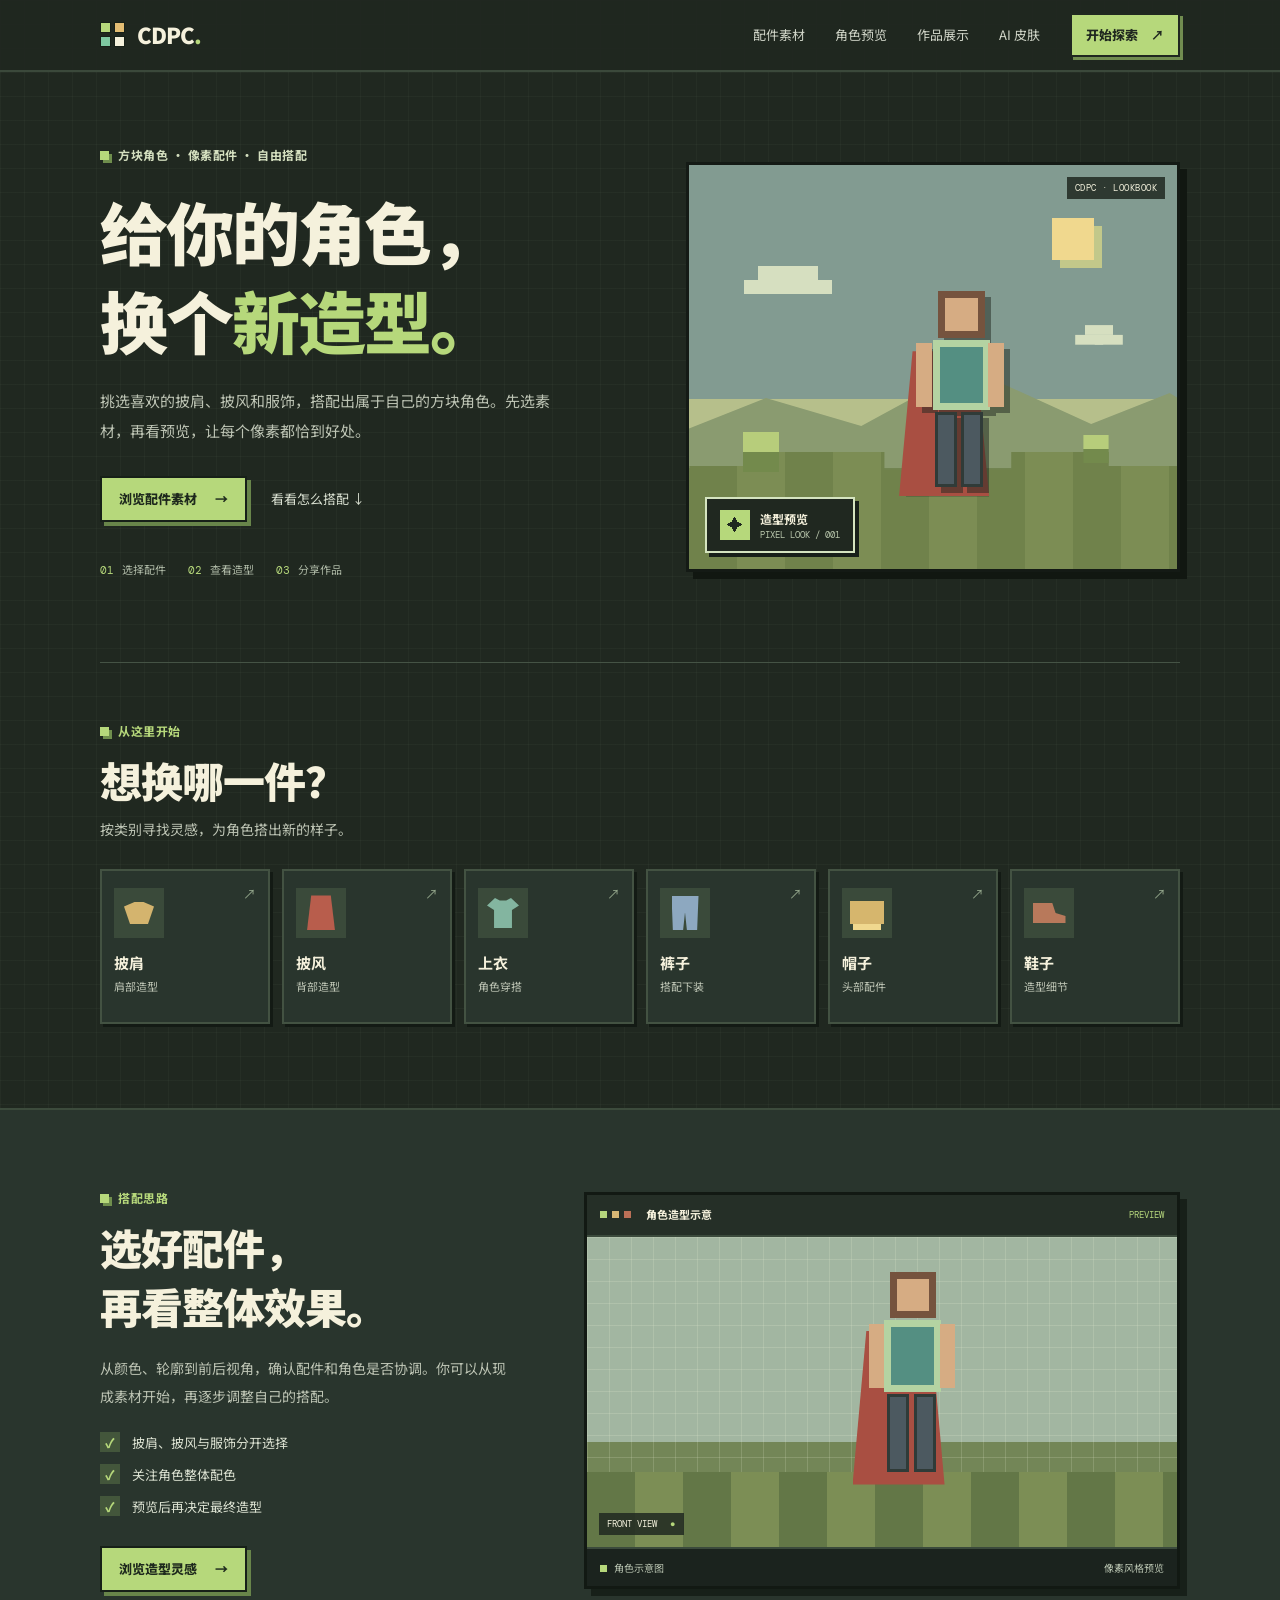
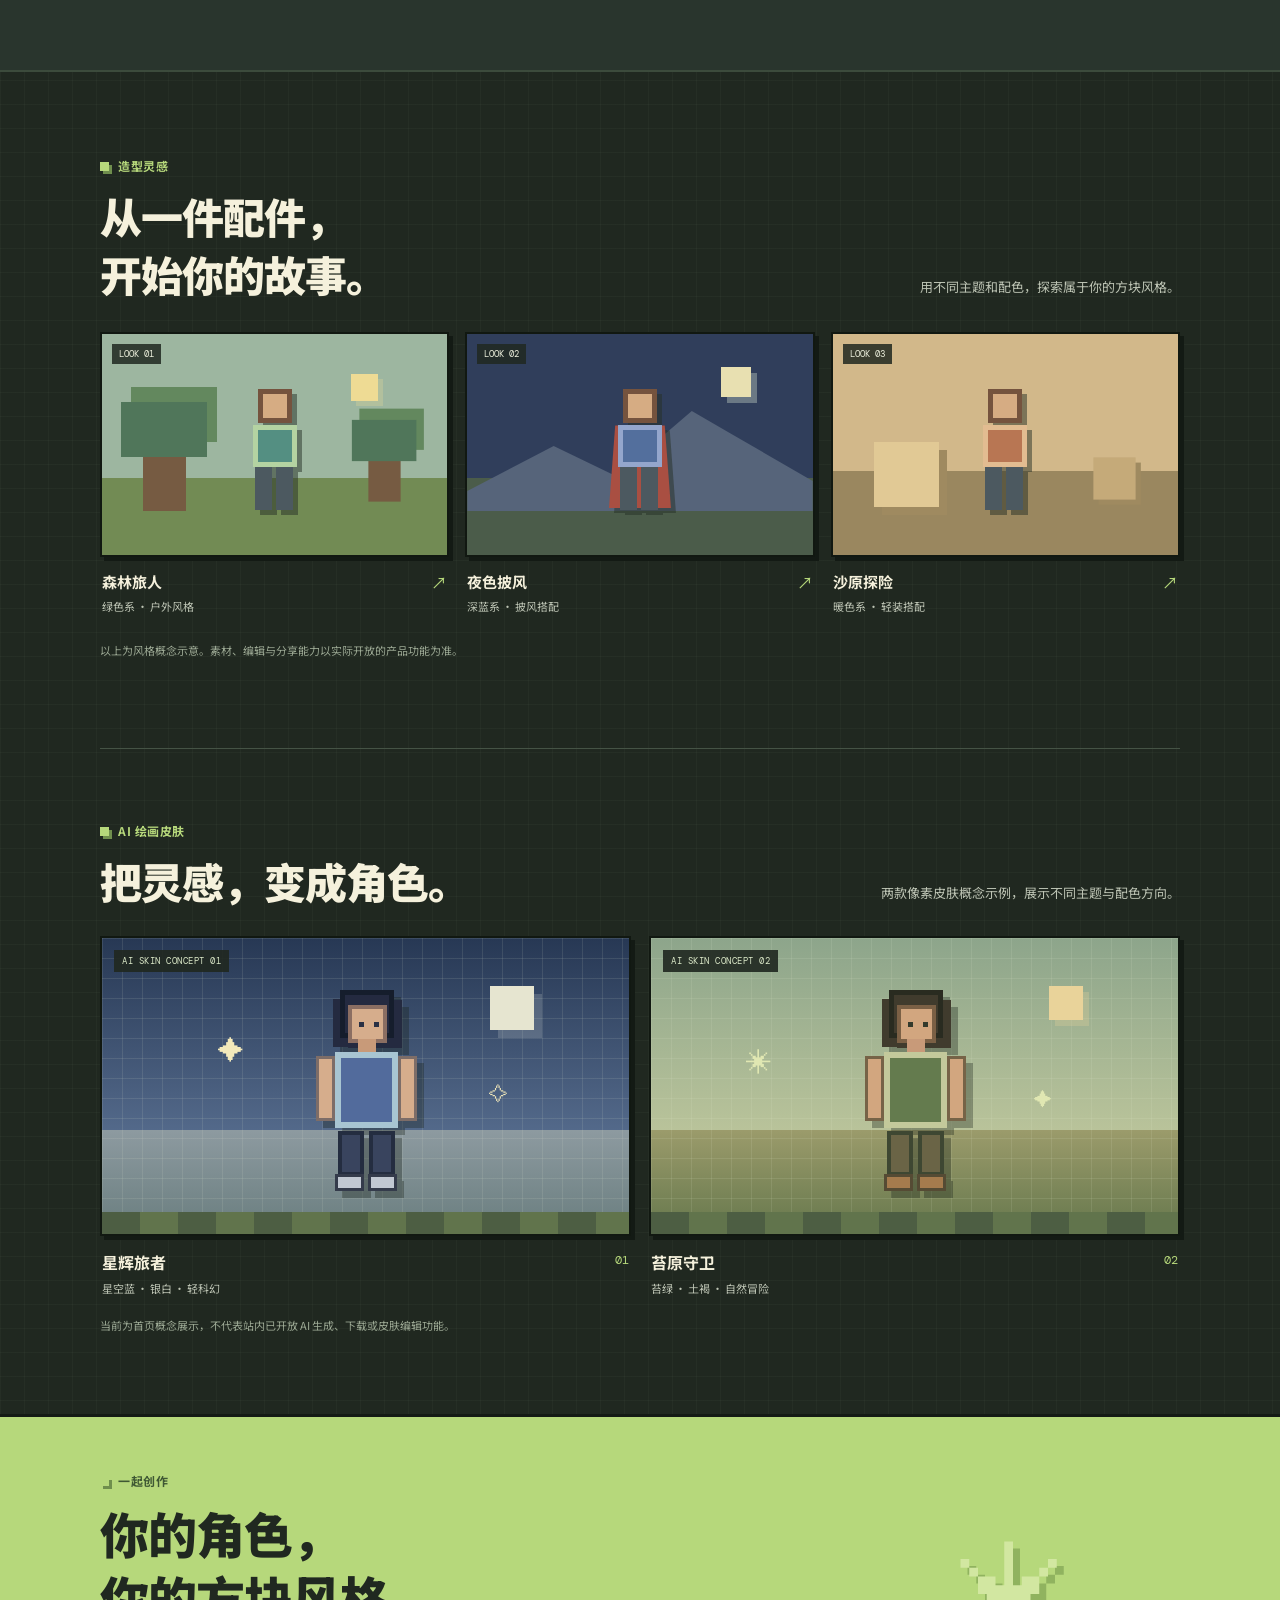
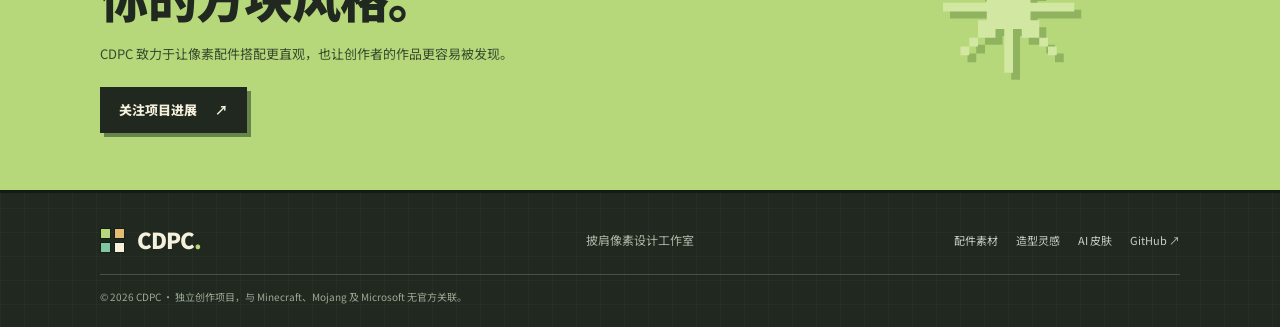
==== commit f4c47913: "Add AI skin showcase links to navigation" ====
--- a/index.html
+++ b/index.html
@@ -12,7 +12,7 @@
 <header class="site-header">
 <a class="brand" href="#top" aria-label="CDPC 首页"><span class="brand-mark" aria-hidden="true"><i></i><i></i><i></i><i></i></span><span>CDPC<span class="brand-dot">.</span></span></a>
 <button class="menu-toggle" type="button" aria-expanded="false" aria-controls="site-nav">菜单 <span>☰</span></button>
-<nav id="site-nav" class="site-nav" aria-label="主导航"><a href="#items">配件素材</a><a href="#preview">角色预览</a><a href="#gallery">作品展示</a><a class="nav-cta" href="#items">开始探索 <span>↗</span></a></nav>
+<nav id="site-nav" class="site-nav" aria-label="主导航"><a href="#items">配件素材</a><a href="#preview">角色预览</a><a href="#gallery">作品展示</a><a href="#ai-skins">AI 皮肤</a><a class="nav-cta" href="#items">开始探索 <span>↗</span></a></nav>
 </header>
 <main id="main">
 <section class="hero section-wrap" id="top">
@@ -78,5 +78,5 @@
 </section>
 <section class="community-section" id="community"><div class="section-wrap community-inner"><div class="community-mark" aria-hidden="true">✳</div><div class="section-label"><span class="pixel-bullet"></span> 一起创作</div><h2>你的角色，<br>你的方块风格。</h2><p>CDPC 致力于让像素配件搭配更直观，也让创作者的作品更容易被发现。</p><a class="button button-dark" href="https://github.com/maoyiren/cdpc-brand" target="_blank" rel="noreferrer">关注项目进展 <span>↗</span></a></div></section>
 </main>
-<footer class="site-footer section-wrap"><a class="brand" href="#top"><span class="brand-mark" aria-hidden="true"><i></i><i></i><i></i><i></i></span><span>CDPC<span class="brand-dot">.</span></span></a><p>披肩像素设计工作室</p><div><a href="#items">配件素材</a><a href="#gallery">造型灵感</a><a href="https://github.com/maoyiren/cdpc-brand" target="_blank" rel="noreferrer">GitHub ↗</a></div><small>© <span id="year">2026</span> CDPC · 独立创作项目，与 Minecraft、Mojang 及 Microsoft 无官方关联。</small></footer>
+<footer class="site-footer section-wrap"><a class="brand" href="#top"><span class="brand-mark" aria-hidden="true"><i></i><i></i><i></i><i></i></span><span>CDPC<span class="brand-dot">.</span></span></a><p>披肩像素设计工作室</p><div><a href="#items">配件素材</a><a href="#gallery">造型灵感</a><a href="#ai-skins">AI 皮肤</a><a href="https://github.com/maoyiren/cdpc-brand" target="_blank" rel="noreferrer">GitHub ↗</a></div><small>© <span id="year">2026</span> CDPC · 独立创作项目，与 Minecraft、Mojang 及 Microsoft 无官方关联。</small></footer>
 </body></html>
--- a/assets/css/site.css
+++ b/assets/css/site.css
@@ -11,3 +11,48 @@
 @media(max-width:850px){.hero{gap:25px}.hero-art{height:360px}.category-grid{grid-template-columns:repeat(3,1fr)}.preview-layout{gap:35px}.look-art{height:190px}.community-mark{right:2%;opacity:.45}}
 @media(max-width:620px){.section-wrap{width:calc(100% - 32px)}.site-header{height:64px;padding:0 16px}.menu-toggle{display:flex;align-items:center;gap:8px;background:none;color:var(--ink);border:2px solid var(--line);padding:6px 10px;font-size:12px}.site-nav{display:none;position:absolute;left:0;right:0;top:62px;padding:12px 16px 18px;background:#202820;border-bottom:2px solid var(--line);flex-direction:column;align-items:stretch;gap:0}.site-nav.is-open{display:flex}.site-nav>a{padding:12px 7px}.site-nav .nav-cta{text-align:center;margin-top:8px}.hero{grid-template-columns:1fr;gap:28px;padding-top:48px;padding-bottom:44px;min-height:0}.hero h1{font-size:clamp(42px,11vw,58px);letter-spacing:-1.5px}.hero-lead{font-size:14px}.hero-art{height:330px;max-width:480px;width:100%;margin:auto}.hero-points{gap:13px;margin-top:26px;font-size:10px}.category-strip{padding-top:43px;padding-bottom:55px}.category-grid{grid-template-columns:repeat(2,1fr);gap:10px}.category-card{min-height:132px;padding:13px}.category-icon{height:42px;width:42px;margin-bottom:8px}.preview-section{padding:53px 0}.preview-layout{grid-template-columns:1fr;gap:30px}.preview-copy>p{font-size:13px}.preview-scene{height:270px}.gallery-section{padding-top:55px;padding-bottom:60px}.gallery-heading{display:block}.gallery-heading>p{margin-top:13px}.gallery-grid{grid-template-columns:1fr;gap:18px}.look-art{height:240px}.community-inner{padding-top:44px;padding-bottom:45px}.community-inner h2{font-size:37px}.community-mark{font-size:90px;right:0;top:30%;opacity:.3}.site-footer{grid-template-columns:1fr auto;gap:12px}.site-footer>p{display:none}.site-footer>div{gap:12px;font-size:10px}.site-footer small{font-size:9px;line-height:1.8}}
 @media(prefers-reduced-motion:reduce){*,*::before,*::after{scroll-behavior:auto!important;transition:none!important;animation:none!important}}
+
+
+/* AI skin concept showcase */
+.ai-skins-section{padding-top:72px;padding-bottom:78px;border-top:1px solid var(--line)}
+.ai-skins-heading{display:flex;align-items:end;justify-content:space-between;gap:28px;margin-bottom:26px}
+.ai-skins-heading>p{max-width:320px;margin:0 0 5px;color:var(--muted);font-size:13px;line-height:1.9}
+.ai-skins-grid{display:grid;grid-template-columns:repeat(2,minmax(0,1fr));gap:18px}
+.ai-skin-card{min-width:0}
+.ai-skin-art{height:300px;position:relative;overflow:hidden;border:2px solid #111811;box-shadow:4px 4px 0 #131a14}
+.ai-skin-celestial{background:linear-gradient(180deg,#273854 0%,#53698a 65%,#8d9aa0 65%,#697d7e 100%)}
+.ai-skin-moss{background:linear-gradient(180deg,#8da58b 0%,#b9c39a 65%,#9b9b6b 65%,#65774c 100%)}
+.ai-skin-art:before,.ai-skin-art:after{content:"";position:absolute;pointer-events:none}
+.ai-skin-art:before{inset:0;background-image:linear-gradient(#e9eed51c 1px,transparent 1px),linear-gradient(90deg,#e9eed51c 1px,transparent 1px);background-size:20px 20px}
+.ai-skin-celestial:after{width:44px;height:44px;top:48px;right:18%;background:#e6e5d0;box-shadow:8px 8px 0 #d4d9d533}
+.ai-skin-moss:after{width:34px;height:34px;top:48px;right:18%;background:#e9d39a;box-shadow:6px 6px 0 #e9d39a44}
+.ai-skin-tag{position:absolute;top:12px;left:12px;z-index:4;padding:5px 8px;background:#202820e8;color:#dbe8c8;font:9px var(--mono);letter-spacing:.5px}
+.skin-figure{position:absolute;z-index:2;left:50%;bottom:34px;width:104px;height:210px;transform:translateX(-50%);filter:drop-shadow(7px 7px 0 #17201955)}
+.skin-figure i{position:absolute;display:block}
+.skin-hair{left:26px;top:0;width:54px;height:48px;background:#242a40;border:5px solid #151d2c;box-shadow:-7px 9px 0 #242a40,8px 10px 0 #242a40}
+.skin-face{left:34px;top:15px;width:39px;height:38px;background:#d6ad8c;border:4px solid #8b6e62}
+.skin-face:after{content:"";position:absolute;right:4px;top:13px;width:5px;height:5px;background:#293044;box-shadow:-15px 0 #293044}
+.skin-neck{left:44px;top:49px;width:18px;height:15px;background:#c89a79}
+.skin-coat{left:21px;top:62px;width:63px;height:76px;background:#526b9c;border:6px solid #a8c5d2}
+.skin-sleeve{top:66px;width:19px;height:65px;background:#d6ad8c;border:3px solid #7d6d68}
+.sleeve-left{left:2px}.sleeve-right{right:1px}
+.skin-leg{top:141px;width:26px;height:45px;background:#39445e;border:4px solid #242d40}
+.leg-left{left:24px}.leg-right{left:55px}
+.skin-boot{top:184px;width:29px;height:17px;background:#c1c8d2;border:3px solid #343b4b}
+.boot-left{left:21px}.boot-right{left:54px}
+.ai-skin-moss .skin-hair{background:#403b2d;border-color:#292b20;box-shadow:-7px 9px 0 #403b2d,8px 10px 0 #403b2d}
+.ai-skin-moss .skin-face{background:#d2a67f;border-color:#7b6045}
+.ai-skin-moss .skin-face:after{background:#343a2c;box-shadow:-15px 0 #343a2c}
+.ai-skin-moss .skin-coat{background:#647b4e;border-color:#c3c99b}
+.ai-skin-moss .skin-sleeve{background:#d2a67f;border-color:#766347}
+.ai-skin-moss .skin-leg{background:#6a6446;border-color:#3e4732}
+.ai-skin-moss .skin-boot{background:#a57b4d;border-color:#554b34}
+.skin-star,.skin-leaf{position:absolute;z-index:1;font-size:26px;color:#f3e9ba}
+.star-one{left:22%;top:30%}.star-two{right:23%;top:47%;font-size:19px}
+.skin-leaf{color:#e0e7b2}.leaf-one{left:18%;top:34%}.leaf-two{right:24%;top:49%;font-size:18px}
+.skin-ground{position:absolute;left:0;right:0;bottom:0;height:22px;background:repeating-linear-gradient(90deg,#4d5e43 0 38px,#61744c 38px 76px);z-index:1}
+.ai-skin-info{display:flex;justify-content:space-between;align-items:start;padding:13px 2px 0}
+.ai-skin-info h3{font-size:16px;margin:0 0 3px}.ai-skin-info p{font-size:11px;color:var(--muted);margin:0}
+.ai-skin-index{font:12px var(--mono);color:var(--green);padding-top:3px}
+.ai-skins-note{font-size:11px;line-height:1.8;color:#9ca994;margin:18px 0 0}
+@media(max-width:620px){.ai-skins-section{padding-top:54px;padding-bottom:58px}.ai-skins-heading{display:block}.ai-skins-heading>p{margin-top:12px}.ai-skins-grid{grid-template-columns:1fr;gap:22px}.ai-skin-art{height:280px}.skin-figure{bottom:30px}}
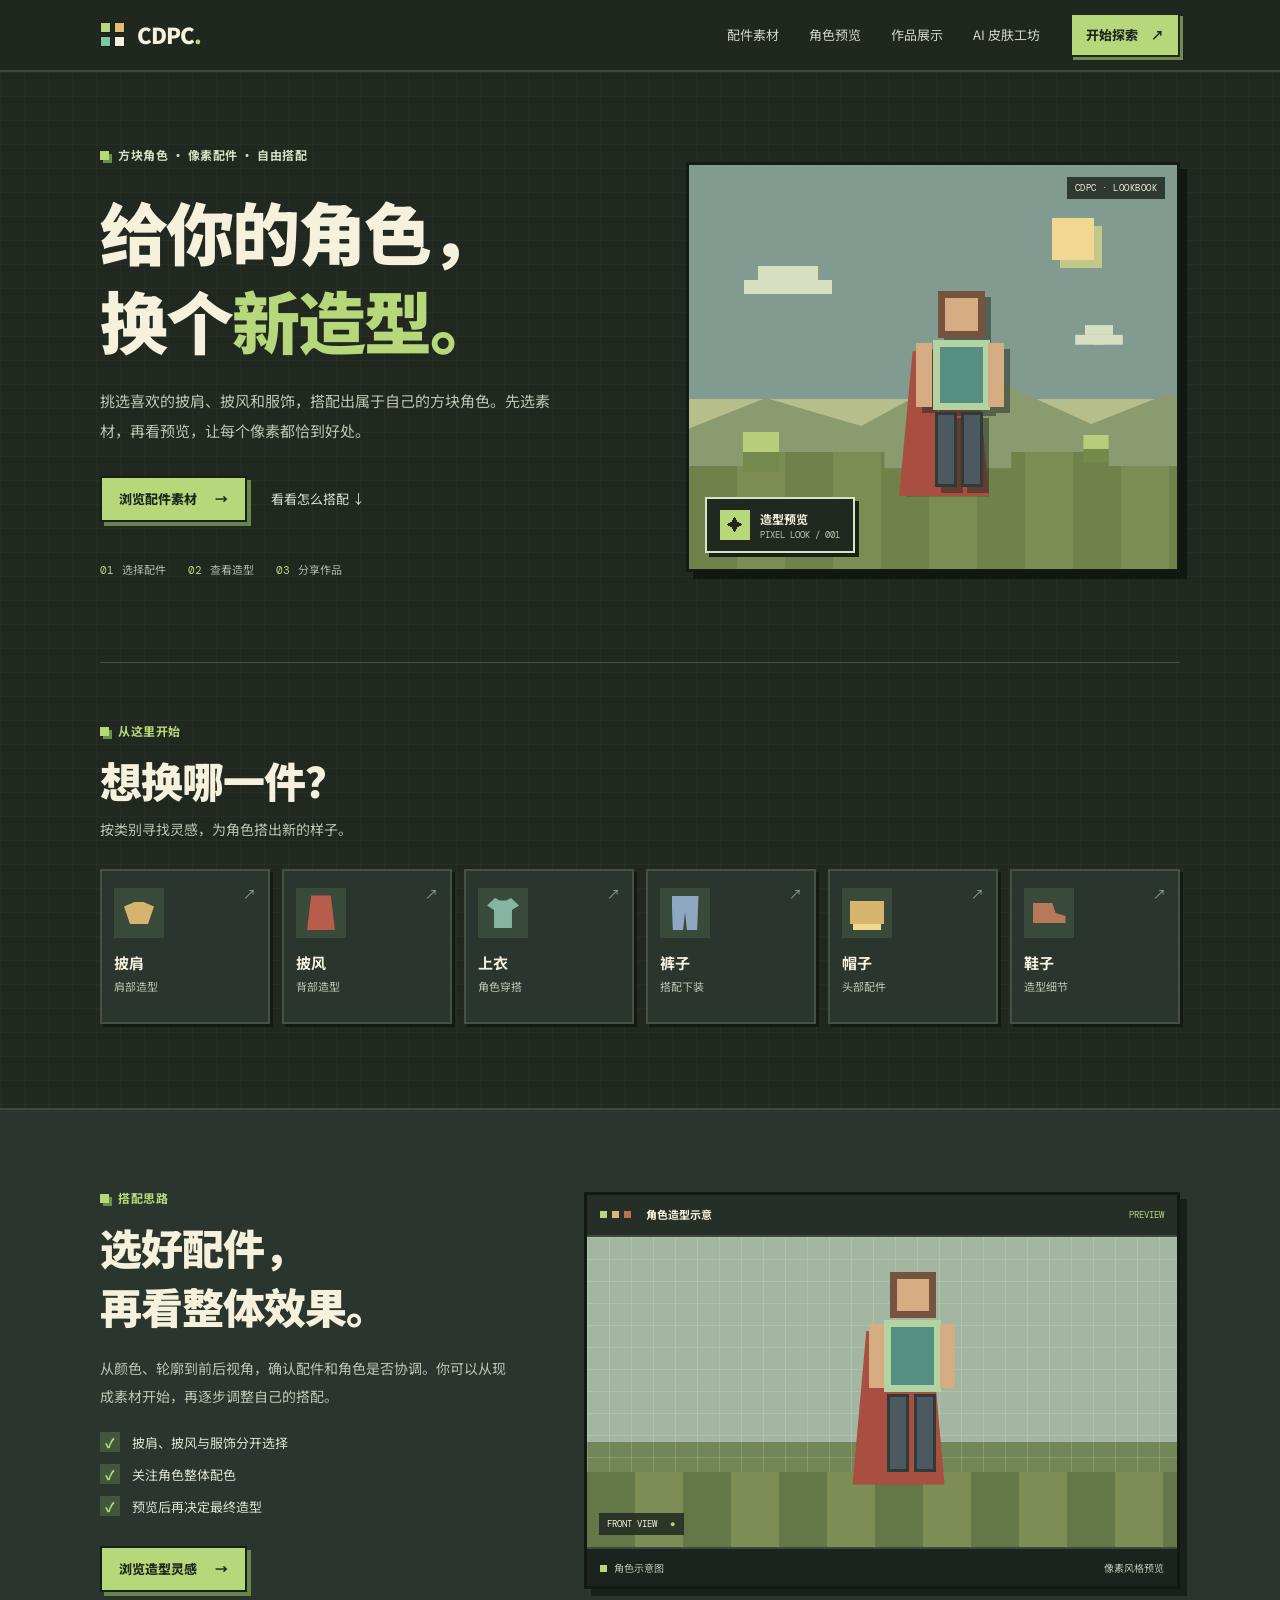
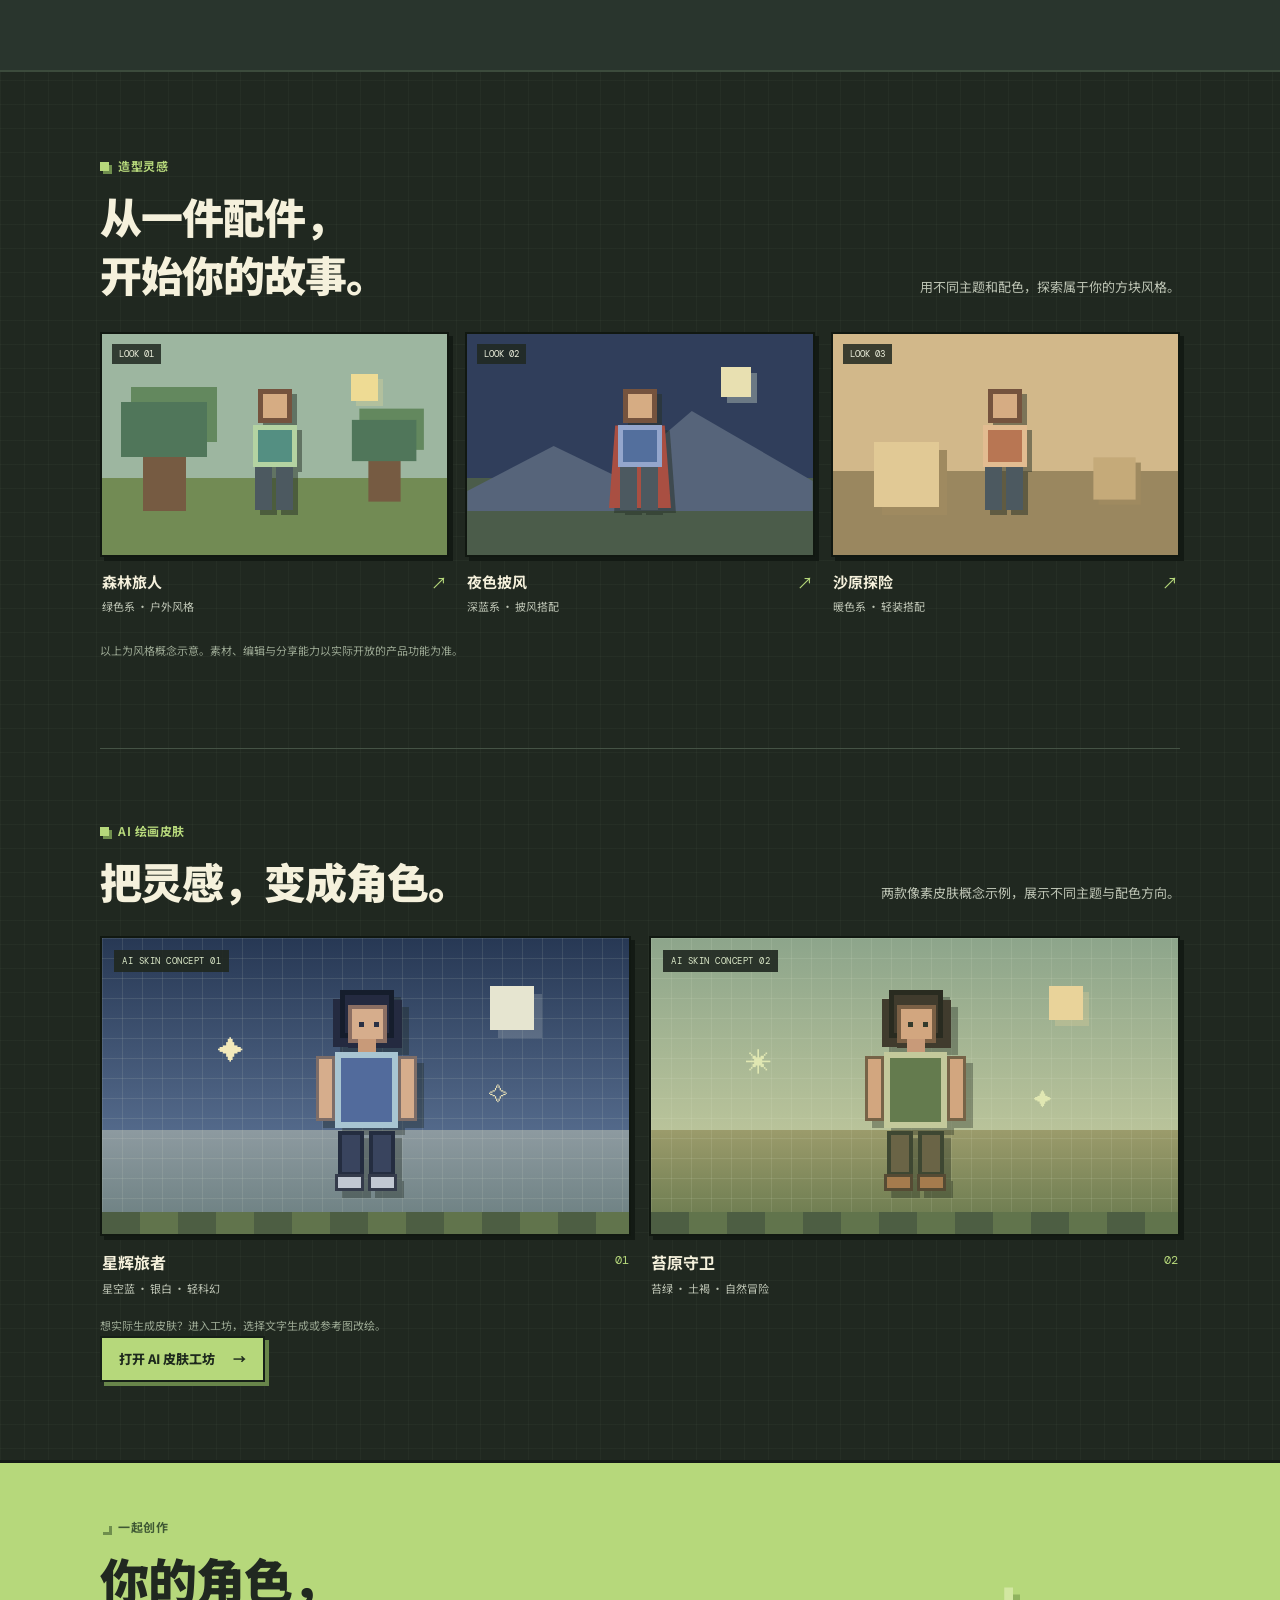
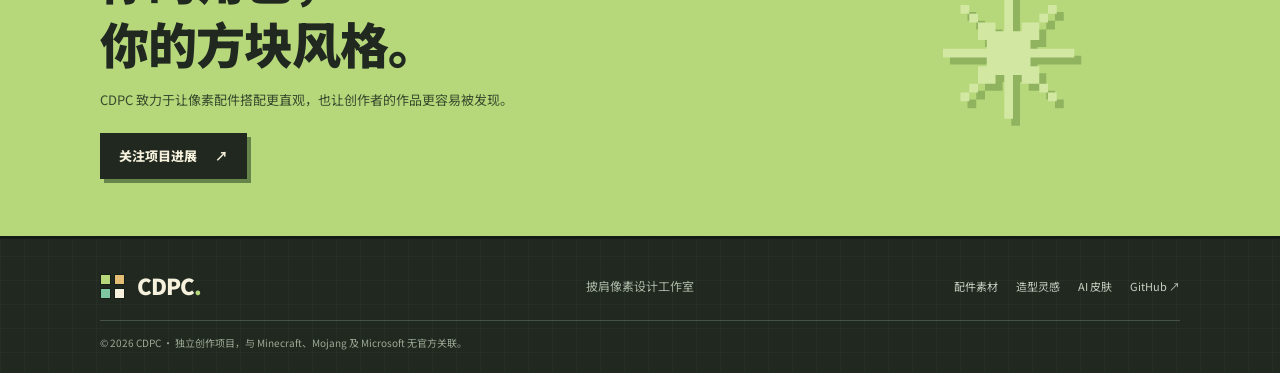
==== commit 0ac5a79f: "Connect homepage AI skin section to working generator" ====
--- a/index.html
+++ b/index.html
@@ -12,7 +12,7 @@
 <header class="site-header">
 <a class="brand" href="#top" aria-label="CDPC 首页"><span class="brand-mark" aria-hidden="true"><i></i><i></i><i></i><i></i></span><span>CDPC<span class="brand-dot">.</span></span></a>
 <button class="menu-toggle" type="button" aria-expanded="false" aria-controls="site-nav">菜单 <span>☰</span></button>
-<nav id="site-nav" class="site-nav" aria-label="主导航"><a href="#items">配件素材</a><a href="#preview">角色预览</a><a href="#gallery">作品展示</a><a href="#ai-skins">AI 皮肤</a><a class="nav-cta" href="#items">开始探索 <span>↗</span></a></nav>
+<nav id="site-nav" class="site-nav" aria-label="主导航"><a href="#items">配件素材</a><a href="#preview">角色预览</a><a href="#gallery">作品展示</a><a href="ai-skins.html">AI 皮肤工坊</a><a class="nav-cta" href="#items">开始探索 <span>↗</span></a></nav>
 </header>
 <main id="main">
 <section class="hero section-wrap" id="top">
@@ -74,7 +74,7 @@
       <div class="ai-skin-info"><div><h3>苔原守卫</h3><p>苔绿 · 土褐 · 自然冒险</p></div><span class="ai-skin-index">02</span></div>
     </article>
   </div>
-  <p class="ai-skins-note">当前为首页概念展示，不代表站内已开放 AI 生成、下载或皮肤编辑功能。</p>
+  <div class="ai-skins-action"><p class="ai-skins-note">想实际生成皮肤？进入工坊，选择文字生成或参考图改绘。</p><a class="button button-primary" href="ai-skins.html">打开 AI 皮肤工坊 <span>→</span></a></div>
 </section>
 <section class="community-section" id="community"><div class="section-wrap community-inner"><div class="community-mark" aria-hidden="true">✳</div><div class="section-label"><span class="pixel-bullet"></span> 一起创作</div><h2>你的角色，<br>你的方块风格。</h2><p>CDPC 致力于让像素配件搭配更直观，也让创作者的作品更容易被发现。</p><a class="button button-dark" href="https://github.com/maoyiren/cdpc-brand" target="_blank" rel="noreferrer">关注项目进展 <span>↗</span></a></div></section>
 </main>
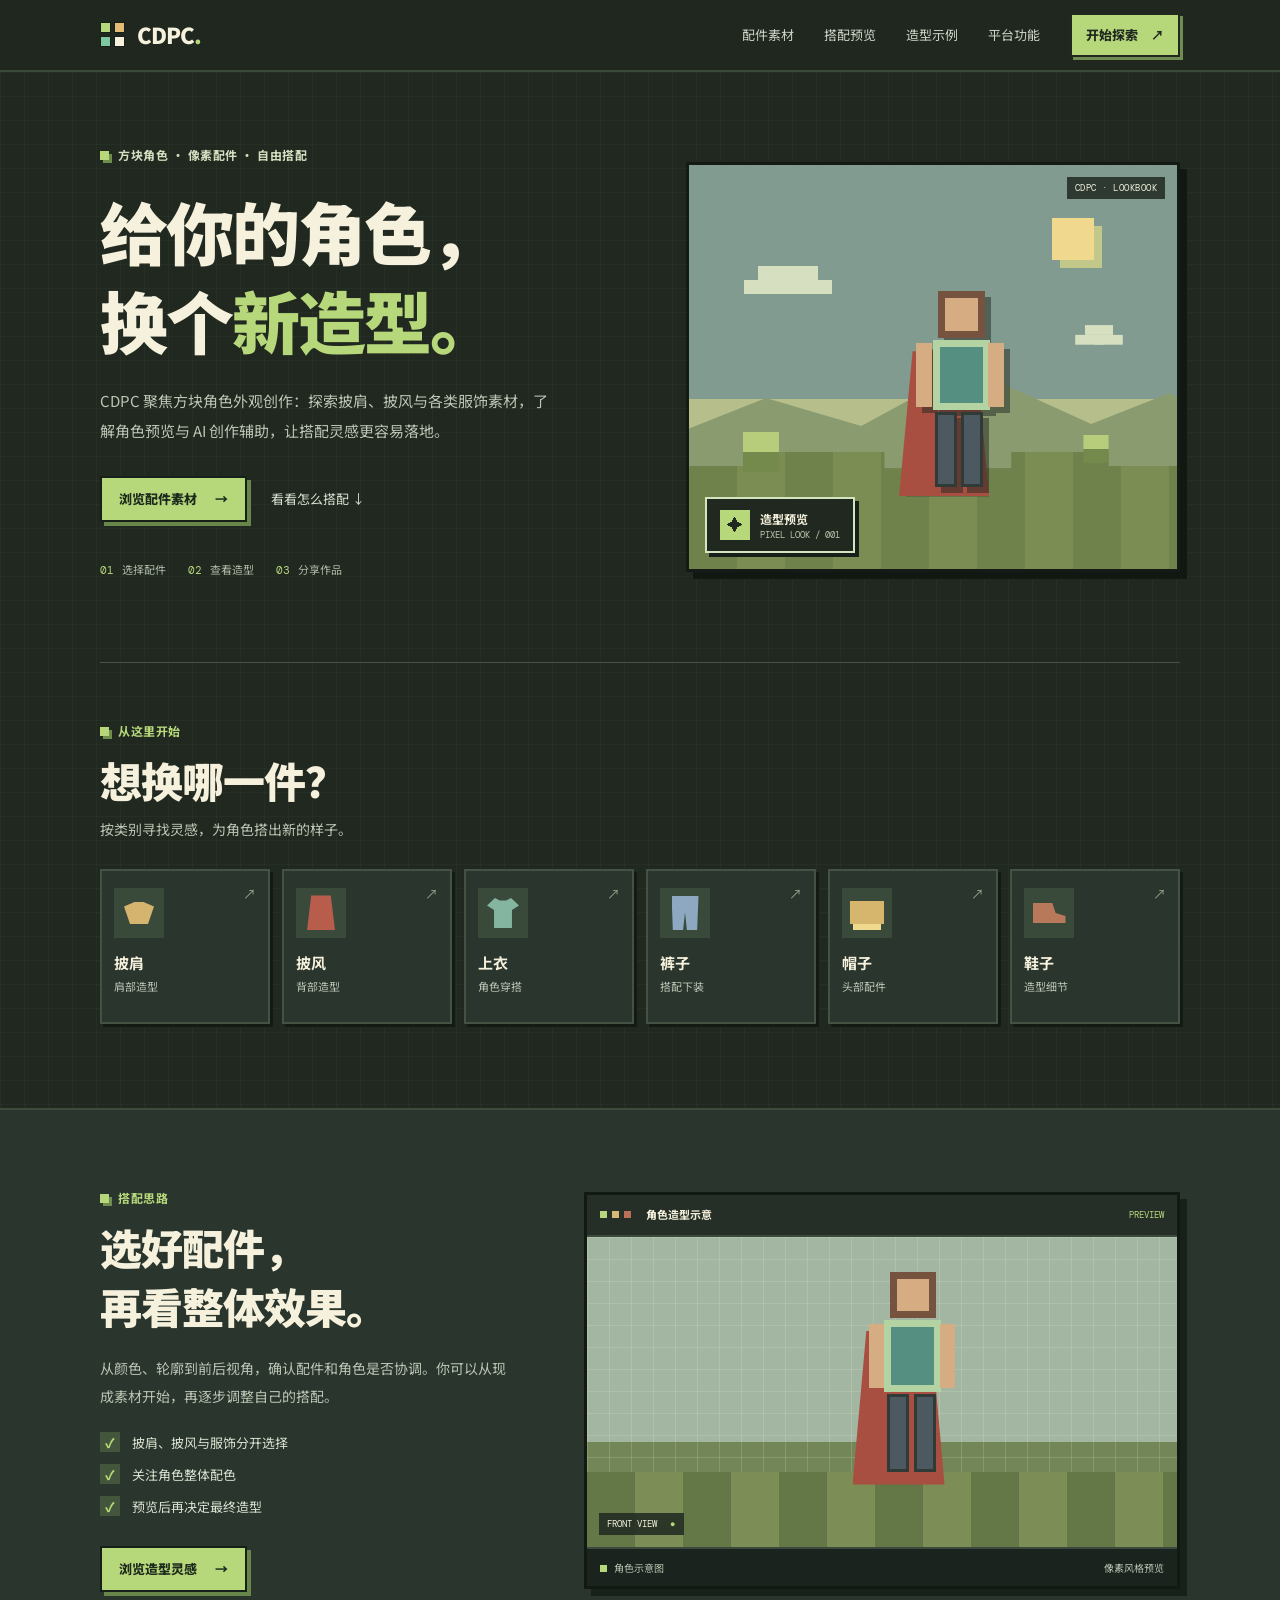
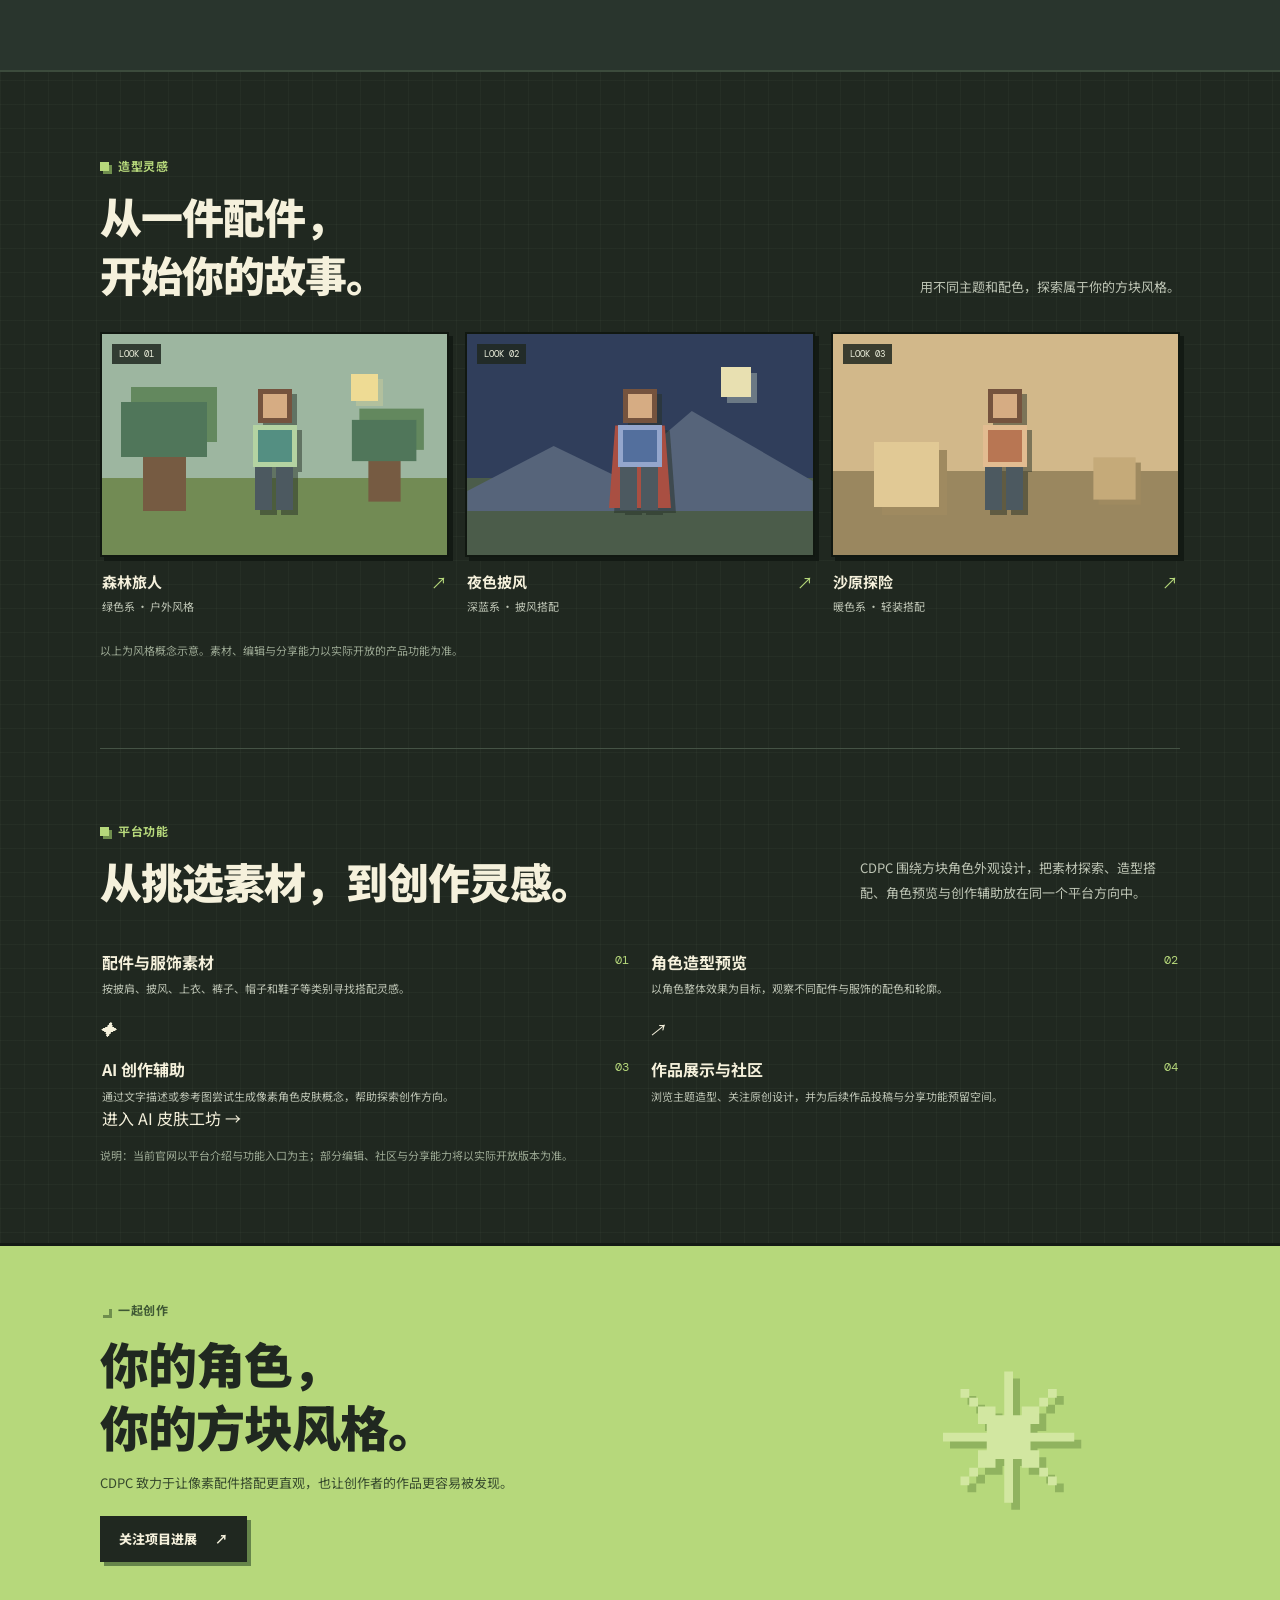
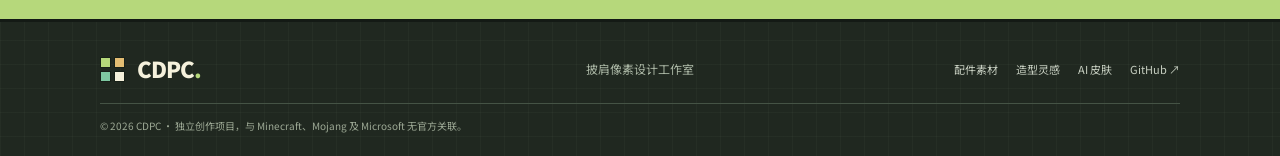
==== commit 0367087d: "Refocus homepage on CDPC platform features" ====
--- a/index.html
+++ b/index.html
@@ -3,7 +3,7 @@
 <head>
 <meta charset="utf-8"><meta name="viewport" content="width=device-width,initial-scale=1">
 <meta name="theme-color" content="#202820">
-<meta name="description" content="CDPC 披肩像素设计工作室：为方块角色挑选披肩、披风和服饰，搭配造型并查看预览。">
+<meta name="description" content="CDPC 是面向方块像素角色的配件与外观设计平台，探索披肩、披风、服饰搭配、角色预览与 AI 创作辅助。">
 <meta property="og:type" content="website"><meta property="og:title" content="CDPC｜披肩像素设计工作室"><meta property="og:description" content="挑选配件，搭配角色，创造自己的方块风格。"><meta property="og:image" content="assets/icons/cdpc-mark.svg">
 <title>CDPC｜披肩像素设计工作室</title><link rel="icon" href="assets/icons/favicon.svg" type="image/svg+xml"><link rel="stylesheet" href="assets/css/site.css"><script src="assets/js/site.js" defer></script>
 </head>
@@ -12,14 +12,14 @@
 <header class="site-header">
 <a class="brand" href="#top" aria-label="CDPC 首页"><span class="brand-mark" aria-hidden="true"><i></i><i></i><i></i><i></i></span><span>CDPC<span class="brand-dot">.</span></span></a>
 <button class="menu-toggle" type="button" aria-expanded="false" aria-controls="site-nav">菜单 <span>☰</span></button>
-<nav id="site-nav" class="site-nav" aria-label="主导航"><a href="#items">配件素材</a><a href="#preview">角色预览</a><a href="#gallery">作品展示</a><a href="ai-skins.html">AI 皮肤工坊</a><a class="nav-cta" href="#items">开始探索 <span>↗</span></a></nav>
+<nav id="site-nav" class="site-nav" aria-label="主导航"><a href="#items">配件素材</a><a href="#preview">搭配预览</a><a href="#gallery">造型示例</a><a href="#ai-skins">平台功能</a><a class="nav-cta" href="#items">开始探索 <span>↗</span></a></nav>
 </header>
 <main id="main">
 <section class="hero section-wrap" id="top">
 <div class="hero-copy">
 <p class="eyebrow"><span class="status-dot"></span> 方块角色 · 像素配件 · 自由搭配</p>
 <h1>给你的角色，<br>换个<span class="gradient-text">新造型。</span></h1>
-<p class="hero-lead">挑选喜欢的披肩、披风和服饰，搭配出属于自己的方块角色。先选素材，再看预览，让每个像素都恰到好处。</p>
+<p class="hero-lead">CDPC 聚焦方块角色外观创作：探索披肩、披风与各类服饰素材，了解角色预览与 AI 创作辅助，让搭配灵感更容易落地。</p>
 <div class="hero-actions"><a class="button button-primary" href="#items">浏览配件素材 <span>→</span></a><a class="text-link" href="#preview">看看怎么搭配 ↓</a></div>
 <div class="hero-points"><span><b>01</b> 选择配件</span><span><b>02</b> 查看造型</span><span><b>03</b> 分享作品</span></div>
 </div>
@@ -51,30 +51,30 @@
 <section class="ai-skins-section section-wrap" id="ai-skins">
   <div class="ai-skins-heading">
     <div>
-      <div class="section-label"><span class="pixel-bullet"></span> AI 绘画皮肤</div>
-      <h2>把灵感，变成角色。</h2>
+      <div class="section-label"><span class="pixel-bullet"></span> 平台功能</div>
+      <h2>从挑选素材，到创作灵感。</h2>
     </div>
-    <p>两款像素皮肤概念示例，展示不同主题与配色方向。</p>
+    <p>CDPC 围绕方块角色外观设计，把素材探索、造型搭配、角色预览与创作辅助放在同一个平台方向中。</p>
   </div>
   <div class="ai-skins-grid">
-    <article class="ai-skin-card">
-      <div class="ai-skin-art ai-skin-celestial" role="img" aria-label="星辉旅者像素皮肤概念图">
-        <span class="ai-skin-tag">AI SKIN CONCEPT 01</span><span class="skin-star star-one">✦</span><span class="skin-star star-two">✧</span>
-        <div class="skin-figure"><i class="skin-hair"></i><i class="skin-face"></i><i class="skin-neck"></i><i class="skin-coat"></i><i class="skin-sleeve sleeve-left"></i><i class="skin-sleeve sleeve-right"></i><i class="skin-leg leg-left"></i><i class="skin-leg leg-right"></i><i class="skin-boot boot-left"></i><i class="skin-boot boot-right"></i></div>
-        <span class="skin-ground"></span>
-      </div>
-      <div class="ai-skin-info"><div><h3>星辉旅者</h3><p>星空蓝 · 银白 · 轻科幻</p></div><span class="ai-skin-index">01</span></div>
+    <article class="ai-skin-card feature-card">
+      <div class="feature-icon feature-parts" aria-hidden="true"><i></i><i></i><i></i><i></i></div>
+      <div class="ai-skin-info"><div><h3>配件与服饰素材</h3><p>按披肩、披风、上衣、裤子、帽子和鞋子等类别寻找搭配灵感。</p></div><span class="ai-skin-index">01</span></div>
     </article>
-    <article class="ai-skin-card">
-      <div class="ai-skin-art ai-skin-moss" role="img" aria-label="苔原守卫像素皮肤概念图">
-        <span class="ai-skin-tag">AI SKIN CONCEPT 02</span><span class="skin-leaf leaf-one">✳</span><span class="skin-leaf leaf-two">✦</span>
-        <div class="skin-figure moss-figure"><i class="skin-hair"></i><i class="skin-face"></i><i class="skin-neck"></i><i class="skin-coat"></i><i class="skin-sleeve sleeve-left"></i><i class="skin-sleeve sleeve-right"></i><i class="skin-leg leg-left"></i><i class="skin-leg leg-right"></i><i class="skin-boot boot-left"></i><i class="skin-boot boot-right"></i></div>
-        <span class="skin-ground"></span>
-      </div>
-      <div class="ai-skin-info"><div><h3>苔原守卫</h3><p>苔绿 · 土褐 · 自然冒险</p></div><span class="ai-skin-index">02</span></div>
+    <article class="ai-skin-card feature-card">
+      <div class="feature-icon feature-preview" aria-hidden="true"><i></i></div>
+      <div class="ai-skin-info"><div><h3>角色造型预览</h3><p>以角色整体效果为目标，观察不同配件与服饰的配色和轮廓。</p></div><span class="ai-skin-index">02</span></div>
+    </article>
+    <article class="ai-skin-card feature-card">
+      <div class="feature-icon feature-create" aria-hidden="true"><i>✦</i></div>
+      <div class="ai-skin-info"><div><h3>AI 创作辅助</h3><p>通过文字描述或参考图尝试生成像素角色皮肤概念，帮助探索创作方向。</p><a class="feature-link" href="ai-skins.html">进入 AI 皮肤工坊 →</a></div><span class="ai-skin-index">03</span></div>
+    </article>
+    <article class="ai-skin-card feature-card">
+      <div class="feature-icon feature-community" aria-hidden="true"><i>↗</i></div>
+      <div class="ai-skin-info"><div><h3>作品展示与社区</h3><p>浏览主题造型、关注原创设计，并为后续作品投稿与分享功能预留空间。</p></div><span class="ai-skin-index">04</span></div>
     </article>
   </div>
-  <div class="ai-skins-action"><p class="ai-skins-note">想实际生成皮肤？进入工坊，选择文字生成或参考图改绘。</p><a class="button button-primary" href="ai-skins.html">打开 AI 皮肤工坊 <span>→</span></a></div>
+  <p class="gallery-note">说明：当前官网以平台介绍与功能入口为主；部分编辑、社区与分享能力将以实际开放版本为准。</p>
 </section>
 <section class="community-section" id="community"><div class="section-wrap community-inner"><div class="community-mark" aria-hidden="true">✳</div><div class="section-label"><span class="pixel-bullet"></span> 一起创作</div><h2>你的角色，<br>你的方块风格。</h2><p>CDPC 致力于让像素配件搭配更直观，也让创作者的作品更容易被发现。</p><a class="button button-dark" href="https://github.com/maoyiren/cdpc-brand" target="_blank" rel="noreferrer">关注项目进展 <span>↗</span></a></div></section>
 </main>
--- a/assets/css/site.css
+++ b/assets/css/site.css
@@ -56,3 +56,5 @@
 .ai-skin-index{font:12px var(--mono);color:var(--green);padding-top:3px}
 .ai-skins-note{font-size:11px;line-height:1.8;color:#9ca994;margin:18px 0 0}
 @media(max-width:620px){.ai-skins-section{padding-top:54px;padding-bottom:58px}.ai-skins-heading{display:block}.ai-skins-heading>p{margin-top:12px}.ai-skins-grid{grid-template-columns:1fr;gap:22px}.ai-skin-art{height:280px}.skin-figure{bottom:30px}}
+
+.ai-skins-action{display:flex;align-items:center;justify-content:space-between;gap:18px;flex-wrap:wrap;margin-top:18px}.ai-skins-action .ai-skins-note{margin:0}.ai-skins-action .button{flex-shrink:0}@media(max-width:620px){.ai-skins-action{align-items:stretch;flex-direction:column}.ai-skins-action .button{align-self:flex-start}}
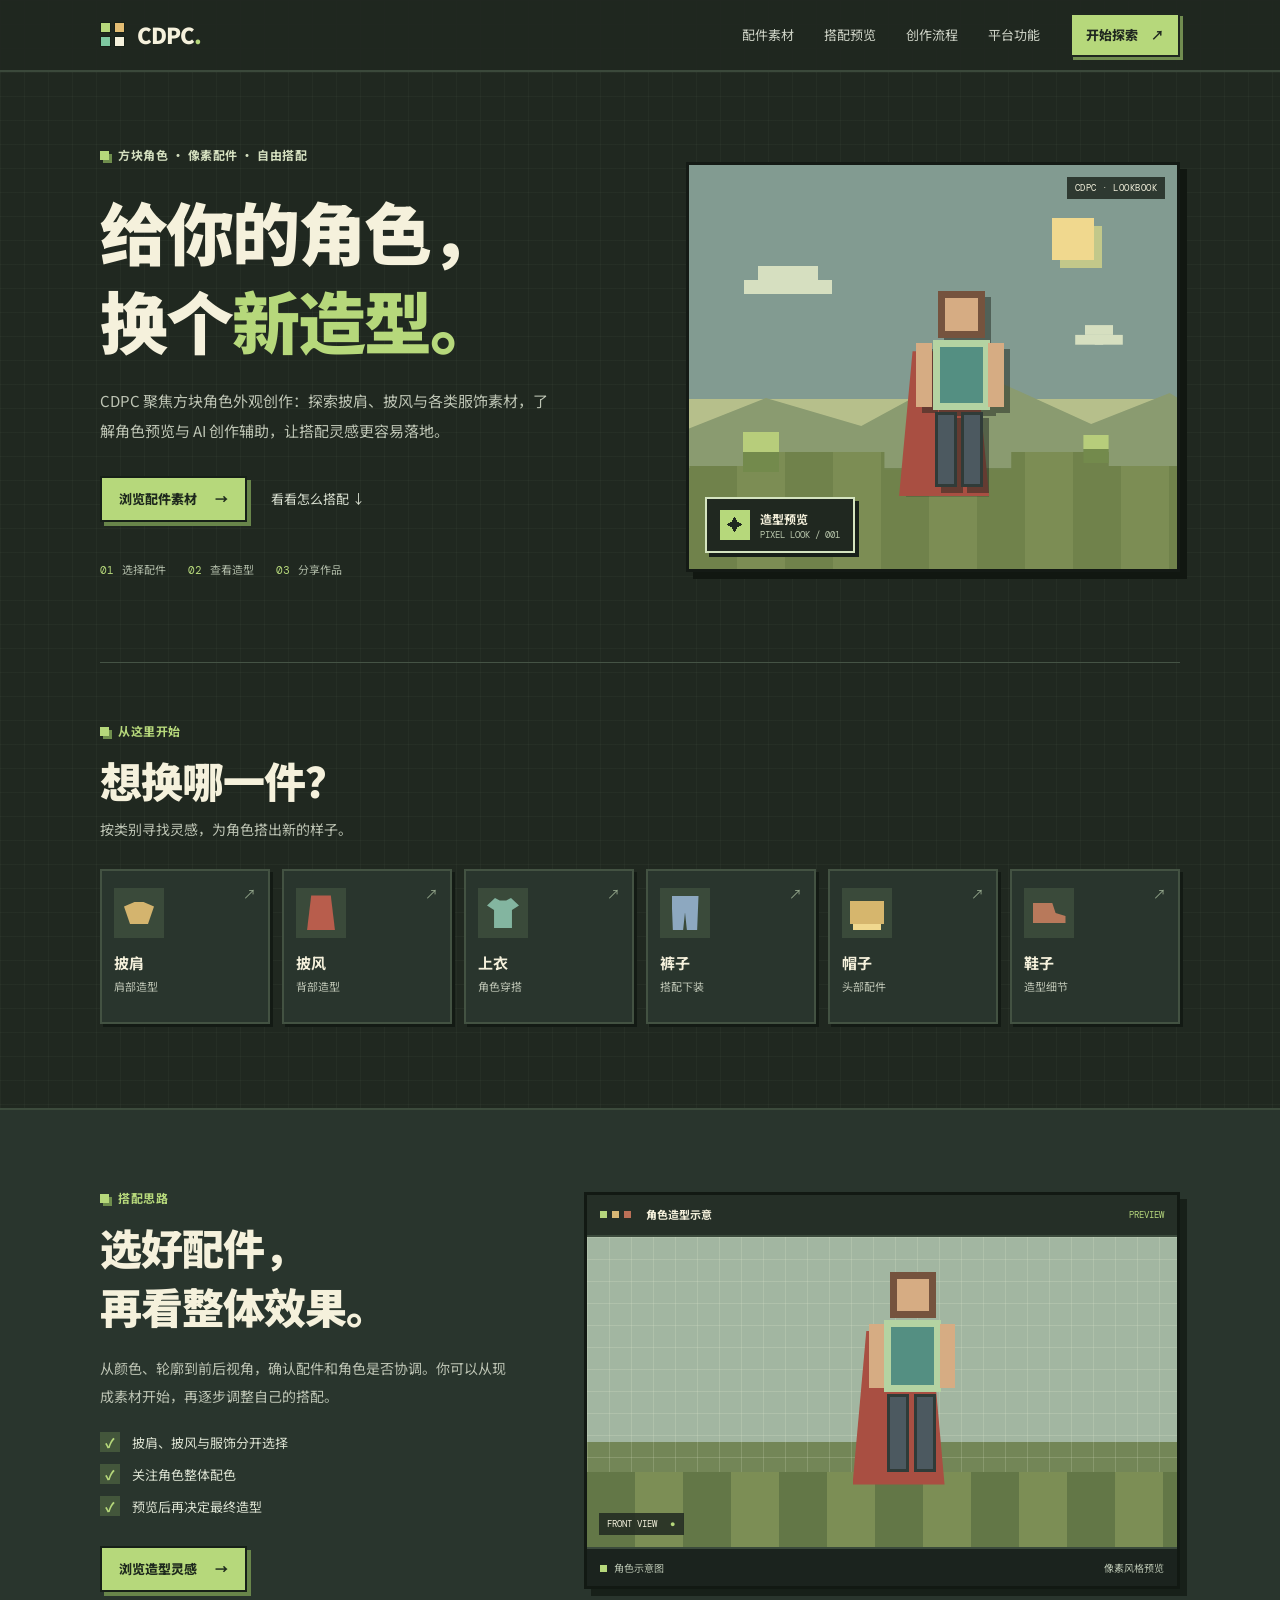
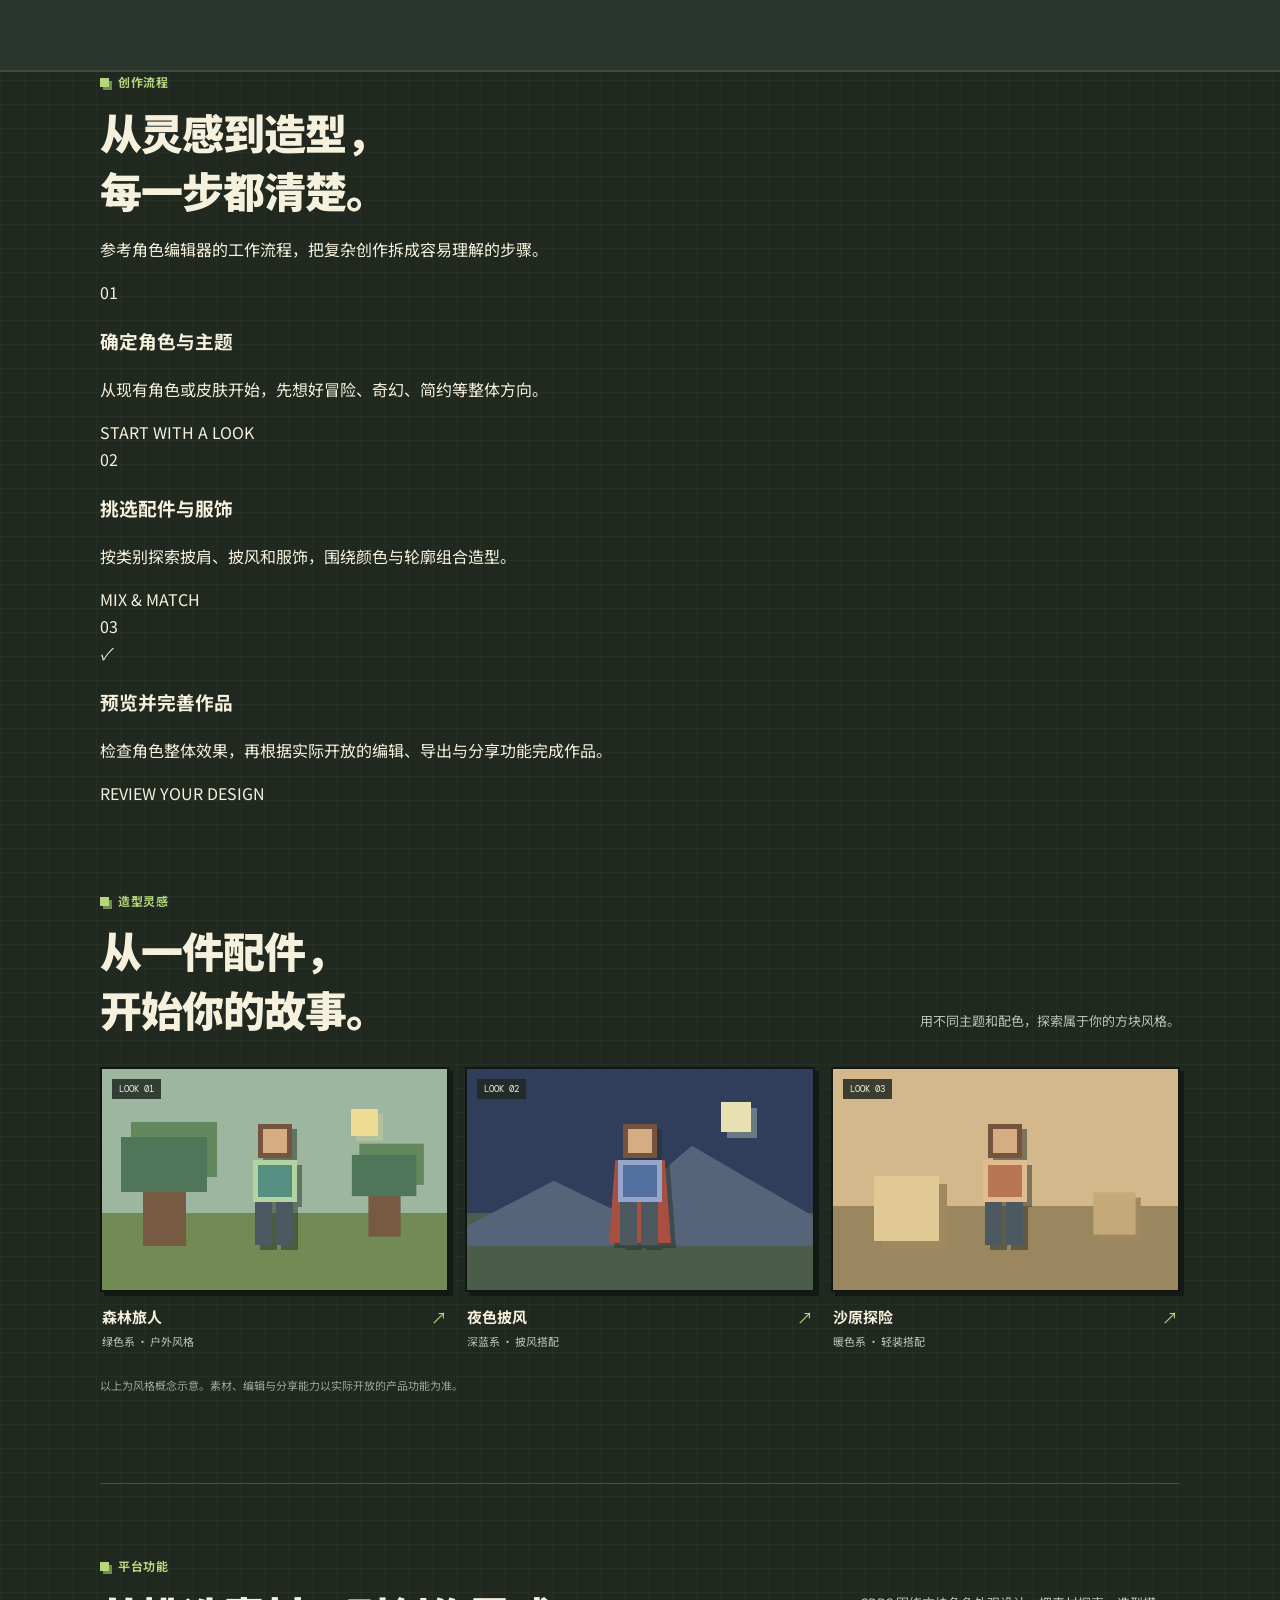
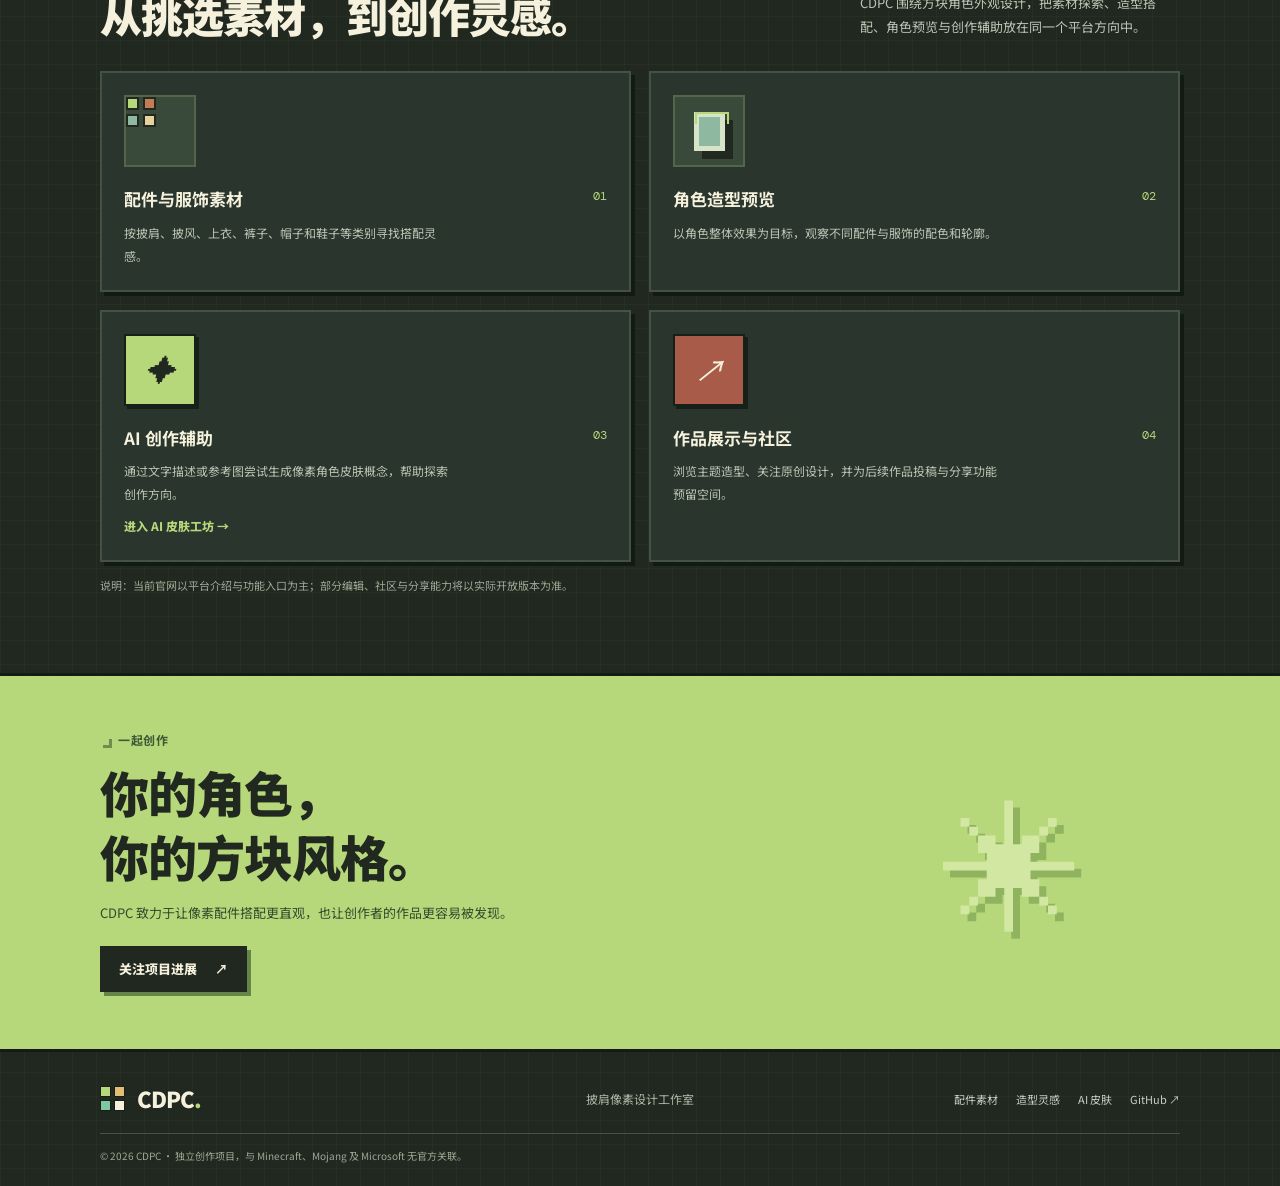
==== commit 11620a75: "Add clear platform creation workflow inspired by skin editor UX" ====
--- a/index.html
+++ b/index.html
@@ -12,7 +12,7 @@
 <header class="site-header">
 <a class="brand" href="#top" aria-label="CDPC 首页"><span class="brand-mark" aria-hidden="true"><i></i><i></i><i></i><i></i></span><span>CDPC<span class="brand-dot">.</span></span></a>
 <button class="menu-toggle" type="button" aria-expanded="false" aria-controls="site-nav">菜单 <span>☰</span></button>
-<nav id="site-nav" class="site-nav" aria-label="主导航"><a href="#items">配件素材</a><a href="#preview">搭配预览</a><a href="#gallery">造型示例</a><a href="#ai-skins">平台功能</a><a class="nav-cta" href="#items">开始探索 <span>↗</span></a></nav>
+<nav id="site-nav" class="site-nav" aria-label="主导航"><a href="#items">配件素材</a><a href="#preview">搭配预览</a><a href="#workflow">创作流程</a><a href="#ai-skins">平台功能</a><a class="nav-cta" href="#items">开始探索 <span>↗</span></a></nav>
 </header>
 <main id="main">
 <section class="hero section-wrap" id="top">
@@ -41,6 +41,17 @@
 </div></section>
 <section class="preview-section" id="preview"><div class="section-wrap preview-layout"><div class="preview-copy"><div class="section-label"><span class="pixel-bullet"></span> 搭配思路</div><h2>选好配件，<br>再看整体效果。</h2><p>从颜色、轮廓到前后视角，确认配件和角色是否协调。你可以从现成素材开始，再逐步调整自己的搭配。</p><ul class="check-list"><li><span>✓</span> 披肩、披风与服饰分开选择</li><li><span>✓</span> 关注角色整体配色</li><li><span>✓</span> 预览后再决定最终造型</li></ul><a class="button button-primary" href="#gallery">浏览造型灵感 <span>→</span></a></div>
 <div class="preview-window"><div class="window-bar"><span class="window-lights"><i></i><i></i><i></i></span><b>角色造型示意</b><span class="window-tag">PREVIEW</span></div><div class="preview-scene"><div class="scene-grid"></div><div class="scene-platform"></div><div class="preview-cape"></div><div class="preview-avatar"><i class="p-head"></i><i class="p-body"></i><i class="p-arm p-arm-a"></i><i class="p-arm p-arm-b"></i><i class="p-leg p-leg-a"></i><i class="p-leg p-leg-b"></i></div><div class="view-label">FRONT VIEW <span>●</span></div></div><div class="window-footer"><span><i></i> 角色示意图</span><span>像素风格预览</span></div></div></div></section>
+<section class="workflow-section section-wrap" id="workflow">
+  <div class="workflow-heading">
+    <div><div class="section-label"><span class="pixel-bullet"></span> 创作流程</div><h2>从灵感到造型，<br>每一步都清楚。</h2></div>
+    <p>参考角色编辑器的工作流程，把复杂创作拆成容易理解的步骤。</p>
+  </div>
+  <div class="workflow-grid">
+    <article class="workflow-card"><span class="workflow-number">01</span><div class="workflow-symbol symbol-skin"><i></i></div><h3>确定角色与主题</h3><p>从现有角色或皮肤开始，先想好冒险、奇幻、简约等整体方向。</p><span class="workflow-caption">START WITH A LOOK</span></article>
+    <article class="workflow-card"><span class="workflow-number">02</span><div class="workflow-symbol symbol-accessory"><i></i><b></b></div><h3>挑选配件与服饰</h3><p>按类别探索披肩、披风和服饰，围绕颜色与轮廓组合造型。</p><span class="workflow-caption">MIX & MATCH</span></article>
+    <article class="workflow-card"><span class="workflow-number">03</span><div class="workflow-symbol symbol-finish"><i>✓</i></div><h3>预览并完善作品</h3><p>检查角色整体效果，再根据实际开放的编辑、导出与分享功能完成作品。</p><span class="workflow-caption">REVIEW YOUR DESIGN</span></article>
+  </div>
+</section>
 <section class="gallery-section section-wrap" id="gallery"><div class="gallery-heading"><div><div class="section-label"><span class="pixel-bullet"></span> 造型灵感</div><h2>从一件配件，<br>开始你的故事。</h2></div><p>用不同主题和配色，探索属于你的方块风格。</p></div>
 <div class="gallery-grid">
 <article class="look-card"><div class="look-art look-forest"><span class="look-sun"></span><div class="look-tree tree-a"></div><div class="look-tree tree-b"></div><div class="look-person"><i></i><b></b><em></em></div><span class="look-number">LOOK 01</span></div><div class="look-info"><div><h3>森林旅人</h3><p>绿色系 · 户外风格</p></div><span>↗</span></div></article>
--- a/assets/css/site.css
+++ b/assets/css/site.css
@@ -58,3 +58,22 @@
 @media(max-width:620px){.ai-skins-section{padding-top:54px;padding-bottom:58px}.ai-skins-heading{display:block}.ai-skins-heading>p{margin-top:12px}.ai-skins-grid{grid-template-columns:1fr;gap:22px}.ai-skin-art{height:280px}.skin-figure{bottom:30px}}
 
 .ai-skins-action{display:flex;align-items:center;justify-content:space-between;gap:18px;flex-wrap:wrap;margin-top:18px}.ai-skins-action .ai-skins-note{margin:0}.ai-skins-action .button{flex-shrink:0}@media(max-width:620px){.ai-skins-action{align-items:stretch;flex-direction:column}.ai-skins-action .button{align-self:flex-start}}
+
+
+/* Platform feature overview */
+.feature-card{padding:22px;background:var(--panel);border:2px solid #435242;box-shadow:4px 4px 0 #131a14;min-height:205px}
+.feature-card .ai-skin-info{padding:18px 0 0;gap:12px}
+.feature-card .ai-skin-info h3{font-size:17px;margin-bottom:8px}
+.feature-card .ai-skin-info p{font-size:12px;line-height:1.9;max-width:330px}
+.feature-icon{height:72px;width:72px;display:grid;place-items:center;position:relative;background:#3a4a3a;border:2px solid #52674a}
+.feature-parts{grid-template-columns:repeat(2,13px);grid-template-rows:repeat(2,13px);gap:4px}
+.feature-parts i{display:block;width:13px;height:13px;background:#b6d87b;border:2px solid #202820}
+.feature-parts i:nth-child(2){background:#c47c58}.feature-parts i:nth-child(3){background:#8fb8a1}.feature-parts i:nth-child(4){background:#e4d49c}
+.feature-preview i{width:31px;height:39px;background:#8fb8a1;border:5px solid #d8e4c8;box-shadow:8px 8px 0 #202820}
+.feature-preview:after{content:"";position:absolute;left:20px;top:15px;width:30px;height:10px;border:2px solid #b6d87b;border-bottom:0}
+.feature-create{color:#202820;background:#b6d87b;font-size:30px;border-color:#172018;box-shadow:3px 3px 0 #172018}
+.feature-community{color:#f5f1dc;background:#a85b48;font-size:30px;border-color:#172018;box-shadow:3px 3px 0 #172018}
+.feature-link{display:inline-block;margin-top:10px;font-size:12px;color:var(--green);font-weight:800}
+.feature-link:hover{text-decoration:underline}
+.feature-card:hover{border-color:var(--green)}
+@media(max-width:620px){.feature-card{padding:17px;min-height:0}.feature-card .ai-skin-info{padding-top:15px}.feature-icon{height:62px;width:62px}}
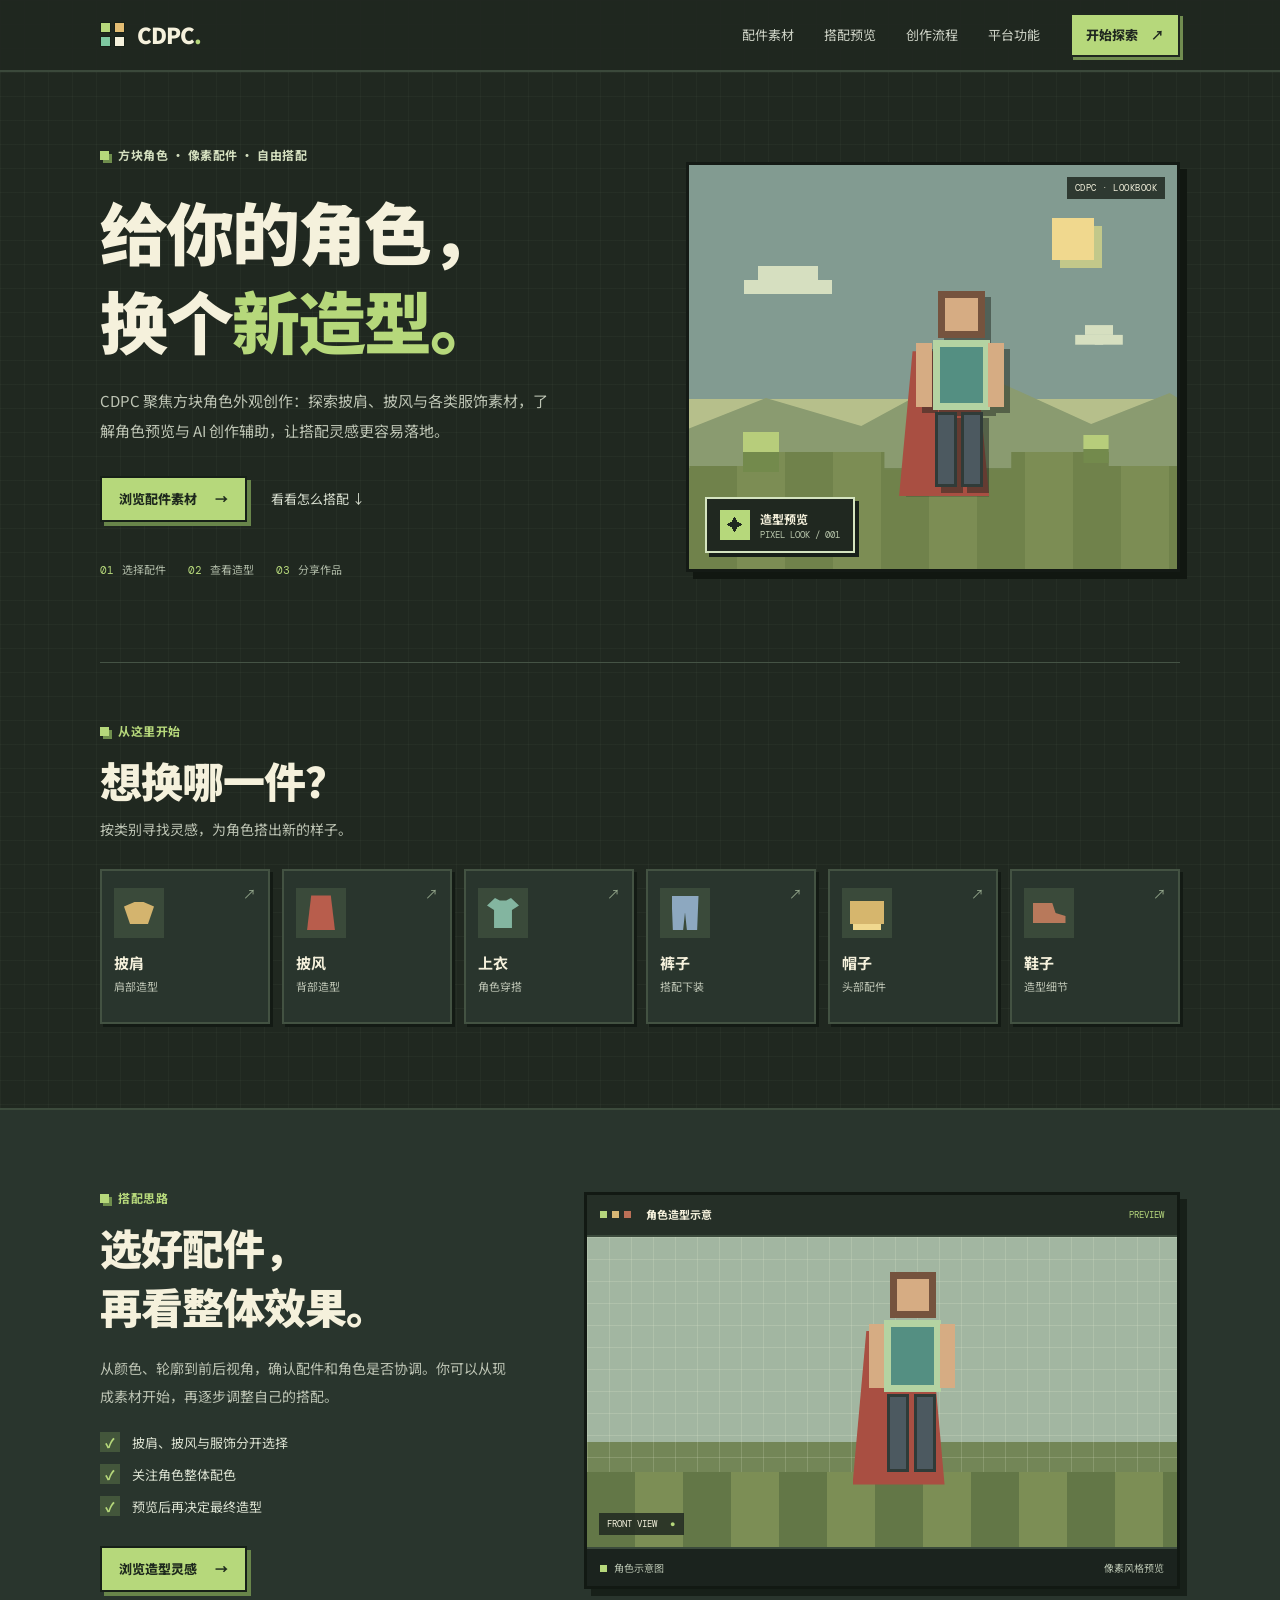
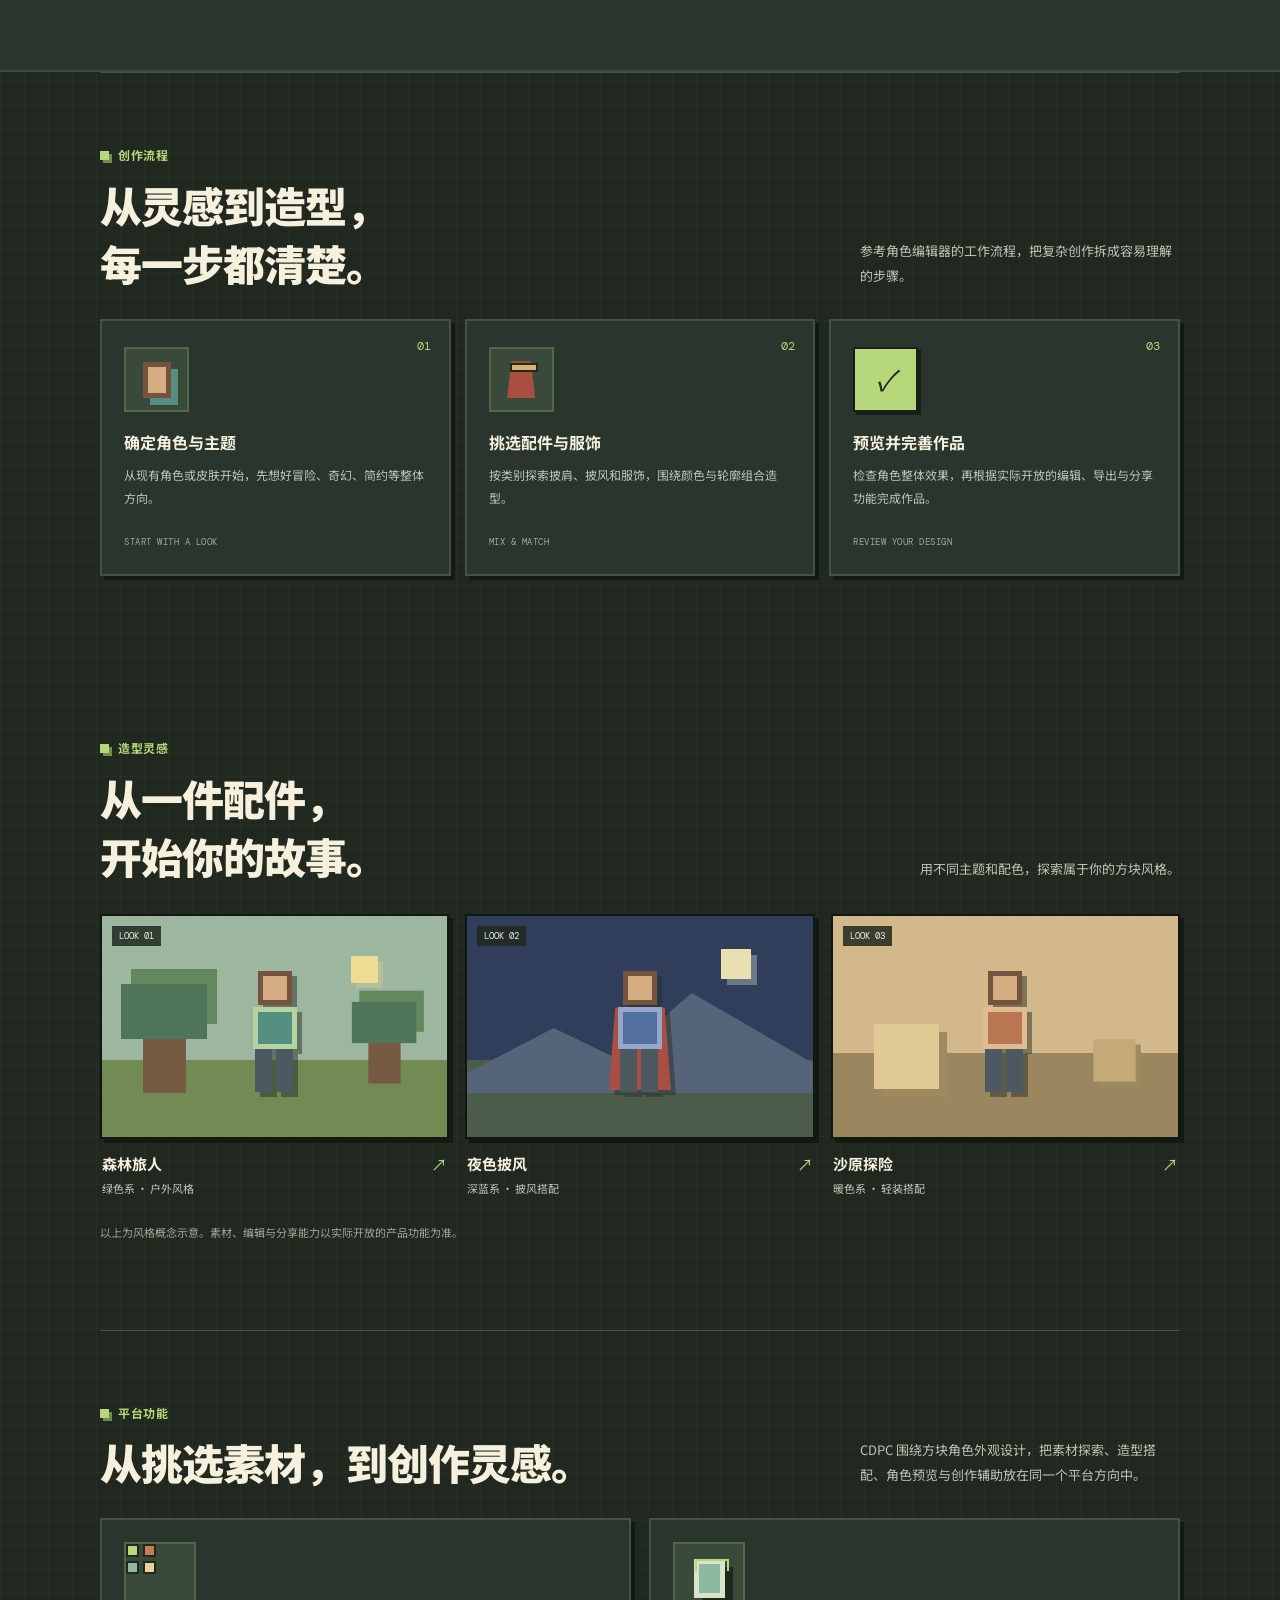
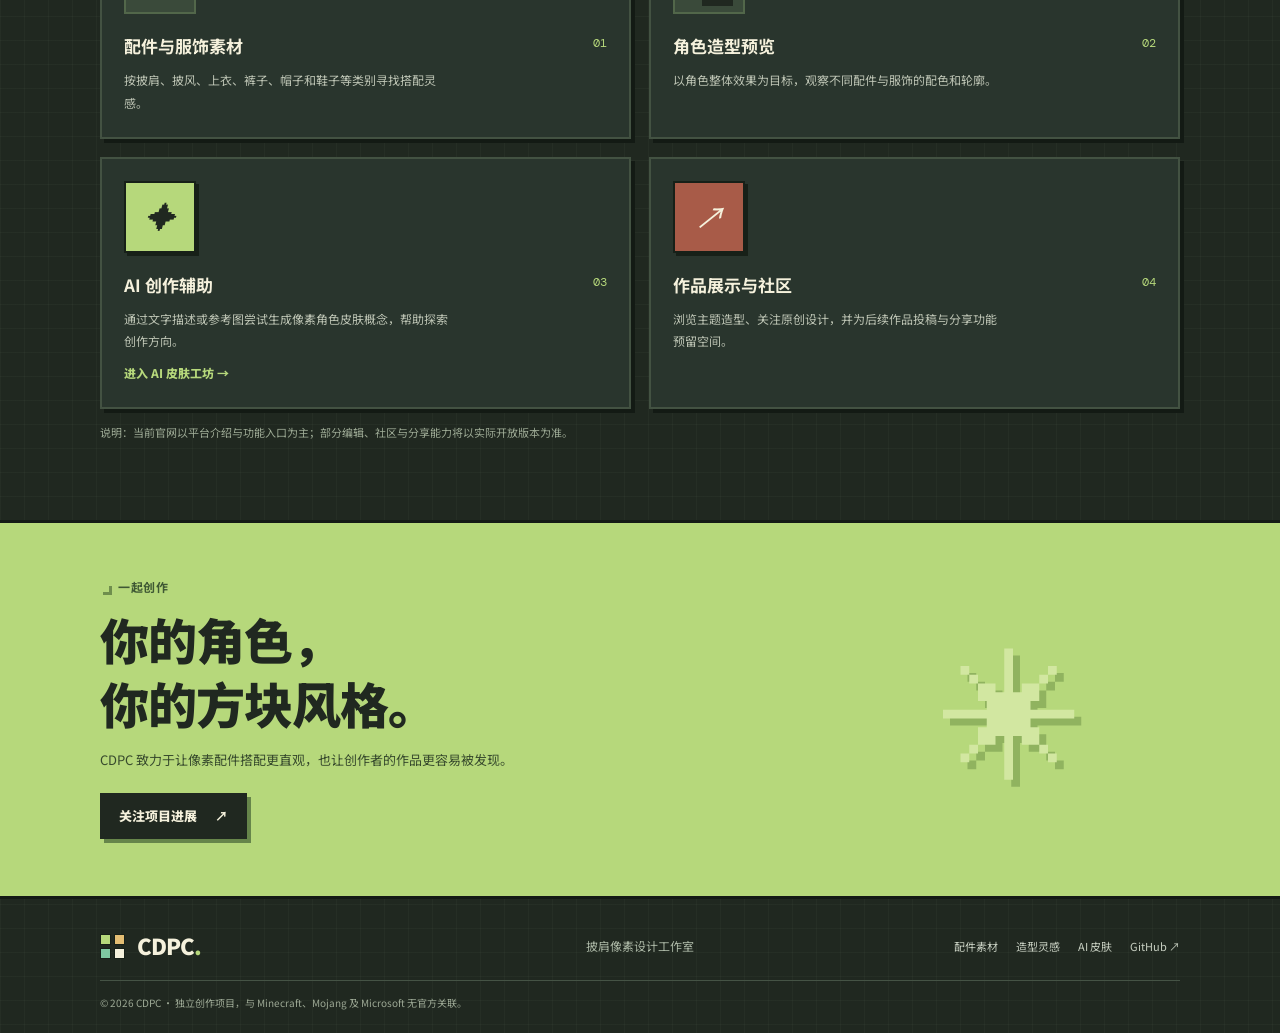
==== commit 2e363a62: "Bust cached homepage assets and redeploy Pages" ====
--- a/index.html
+++ b/index.html
@@ -5,7 +5,7 @@
 <meta name="theme-color" content="#202820">
 <meta name="description" content="CDPC 是面向方块像素角色的配件与外观设计平台，探索披肩、披风、服饰搭配、角色预览与 AI 创作辅助。">
 <meta property="og:type" content="website"><meta property="og:title" content="CDPC｜披肩像素设计工作室"><meta property="og:description" content="挑选配件，搭配角色，创造自己的方块风格。"><meta property="og:image" content="assets/icons/cdpc-mark.svg">
-<title>CDPC｜披肩像素设计工作室</title><link rel="icon" href="assets/icons/favicon.svg" type="image/svg+xml"><link rel="stylesheet" href="assets/css/site.css"><script src="assets/js/site.js" defer></script>
+<title>CDPC｜披肩像素设计工作室</title><link rel="icon" href="assets/icons/favicon.svg" type="image/svg+xml"><link rel="stylesheet" href="assets/css/site.css?v=20261018-0812"><script src="assets/js/site.js?v=20261018-0812" defer></script>
 </head>
 <body>
 <a class="skip-link" href="#main">跳到主要内容</a>
--- a/assets/css/site.css
+++ b/assets/css/site.css
@@ -77,3 +77,22 @@
 .feature-link:hover{text-decoration:underline}
 .feature-card:hover{border-color:var(--green)}
 @media(max-width:620px){.feature-card{padding:17px;min-height:0}.feature-card .ai-skin-info{padding-top:15px}.feature-icon{height:62px;width:62px}}
+
+
+/* Clear, product-led creation workflow */
+.workflow-section{padding-top:72px;padding-bottom:78px;border-top:1px solid var(--line)}
+.workflow-heading{display:flex;align-items:end;justify-content:space-between;gap:28px;margin-bottom:26px}
+.workflow-heading>p{max-width:320px;margin:0 0 5px;color:var(--muted);font-size:13px;line-height:1.9}
+.workflow-grid{display:grid;grid-template-columns:repeat(3,minmax(0,1fr));gap:14px}
+.workflow-card{position:relative;min-height:240px;padding:22px;background:var(--panel);border:2px solid #435242;box-shadow:4px 4px 0 #131a14}
+.workflow-number{position:absolute;top:17px;right:18px;font:12px var(--mono);color:var(--green)}
+.workflow-symbol{width:65px;height:65px;margin:4px 0 17px;display:grid;place-items:center;background:#3a4a3a;border:2px solid #52674a;position:relative}
+.symbol-skin i{width:28px;height:36px;background:#d6ac83;border:5px solid #75533e;box-shadow:7px 7px 0 #548f82}
+.symbol-accessory i{width:28px;height:37px;background:#a94f42;clip-path:polygon(15% 0,85% 0,100% 100%,0 100%)}
+.symbol-accessory b{position:absolute;top:14px;left:19px;width:28px;height:9px;background:#d4b46e;border:2px solid #202820}
+.symbol-finish{background:var(--green);color:#202820;font-size:28px;border-color:#172018;box-shadow:3px 3px 0 #172018}
+.workflow-card h3{font-size:16px;margin:0 0 8px}
+.workflow-card p{font-size:12px;line-height:1.9;color:var(--muted);margin:0 0 15px}
+.workflow-caption{font:9px var(--mono);letter-spacing:.5px;color:#9cad91}
+.workflow-card:hover{border-color:var(--green)}
+@media(max-width:620px){.workflow-section{padding-top:54px;padding-bottom:58px}.workflow-heading{display:block}.workflow-heading>p{margin-top:12px}.workflow-grid{grid-template-columns:1fr;gap:12px}.workflow-card{min-height:0;padding:18px}.workflow-symbol{margin-bottom:13px}}
